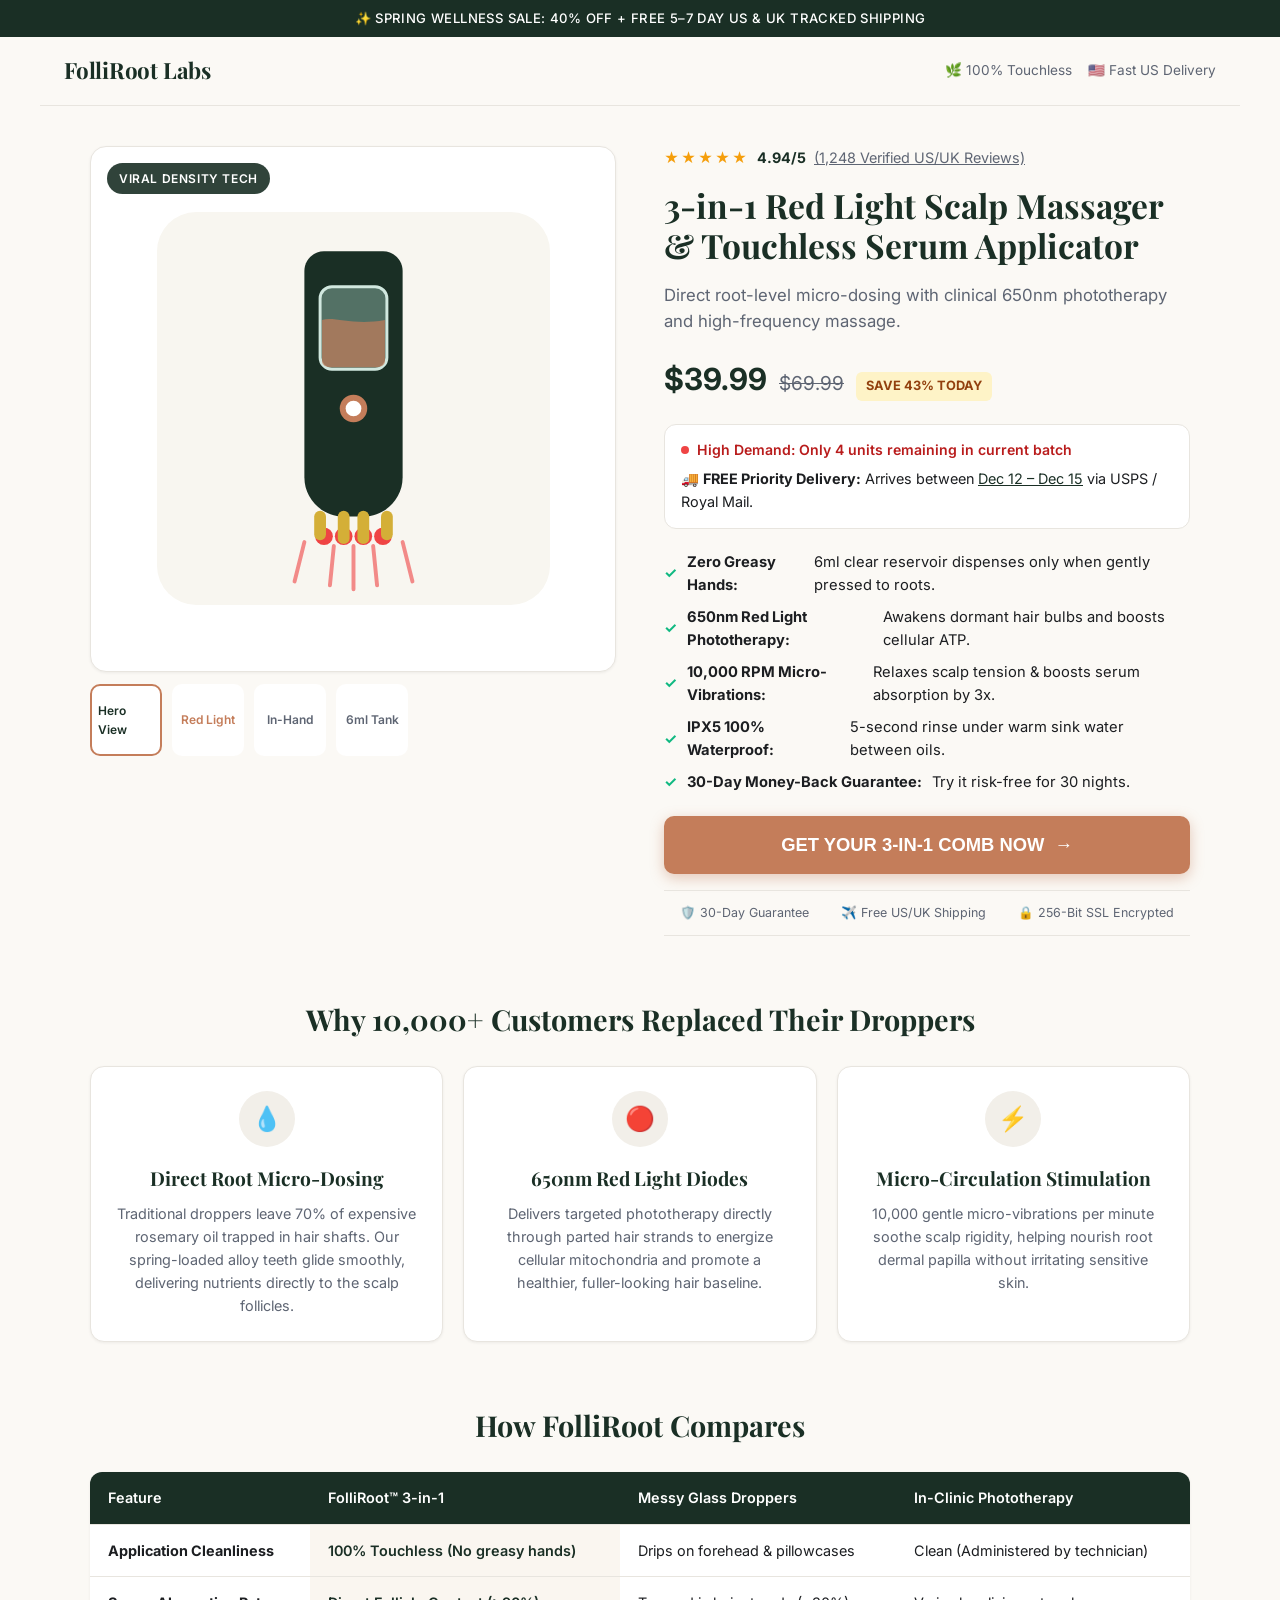
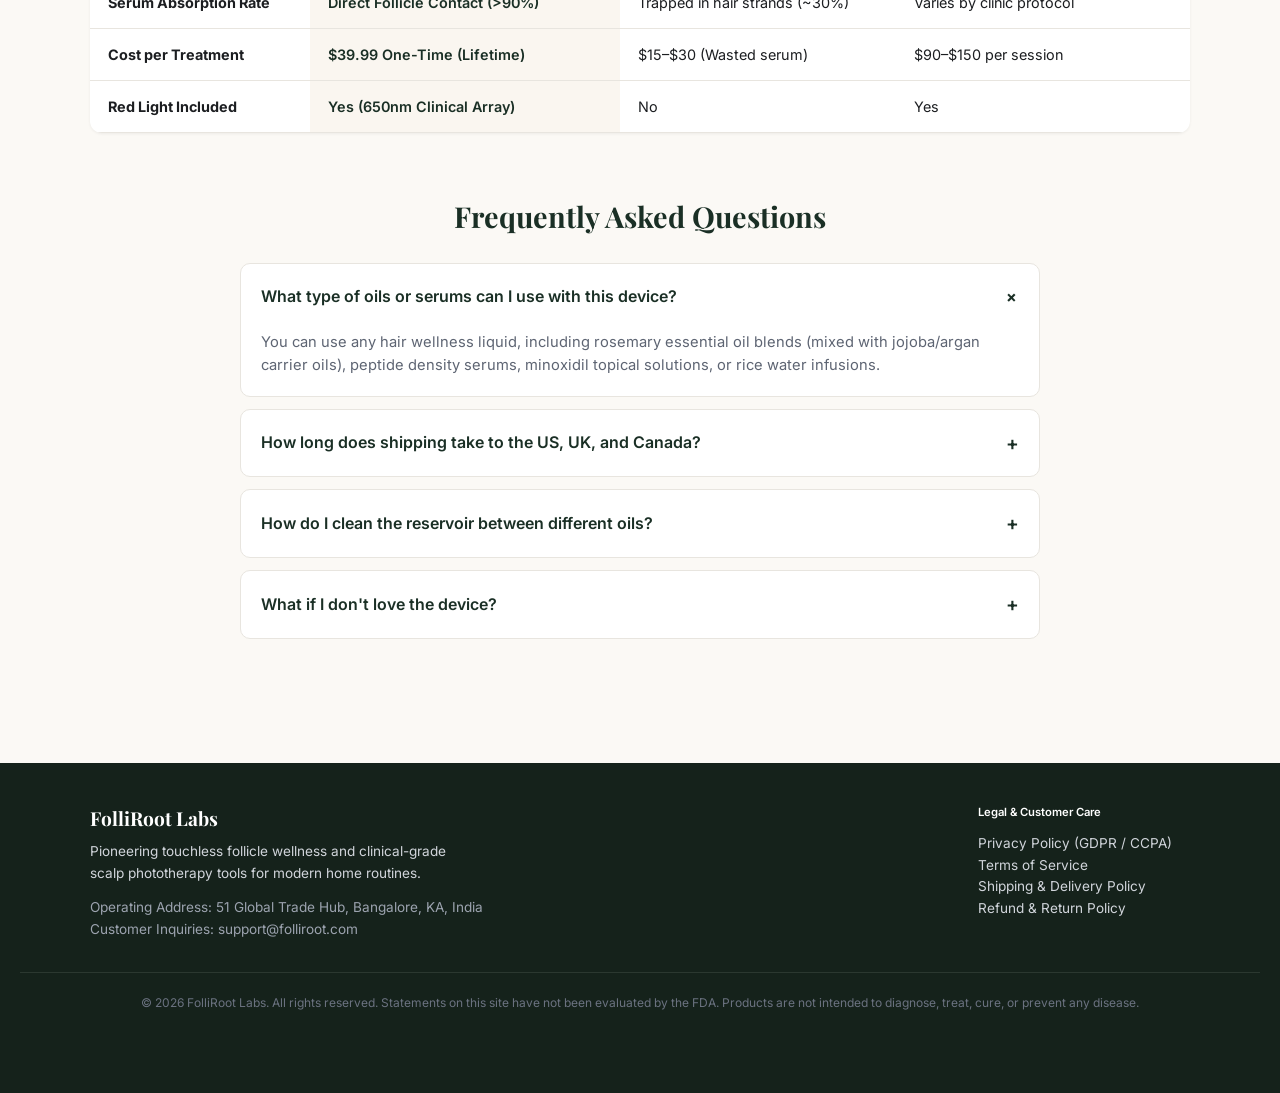
==== storefront/index.html @ 0143ff7c "feat: complete initial FolliRoot dropshipping setup, storefront, legal, and strategies" ====
<!DOCTYPE html>
<html lang="en">
<head>
  <meta charset="UTF-8">
  <meta name="viewport" content="width=device-width, initial-scale=1.0">
  <title>FolliRoot™ 3-in-1 Red Light Scalp & Serum Comb | Touchless Follicle Tech</title>
  <meta name="description" content="Micro-dose rosemary oils and hair density serums directly to your follicles with clinical 650nm red light phototherapy and soothing scalp massage. Zero greasy hands. Free 5-7 day US & UK tracked delivery.">
  
  <!-- Open Graph & Schema for Pinterest Rich Pins -->
  <meta property="og:title" content="FolliRoot™ 3-in-1 Red Light Scalp Massager & Serum Applicator">
  <meta property="og:description" content="Touchless scalp oiling with medical-grade 650nm red light phototherapy. Free US/UK tracked delivery.">
  <meta property="og:type" content="product">
  <meta property="og:url" content="https://folliroot.com">
  <meta property="og:price:amount" content="39.99">
  <meta property="og:price:currency" content="USD">
  <meta property="product:availability" content="in stock">

  <!-- Google Fonts -->
  <link rel="preconnect" href="https://fonts.googleapis.com">
  <link rel="preconnect" href="https://fonts.gstatic.com" crossorigin>
  <link href="https://fonts.googleapis.com/css2?family=Inter:wght@400;500;600;700&family=Playfair+Display:ital,wght@0,600;0,700;1,400&display=swap" rel="stylesheet">
  
  <link rel="stylesheet" href="styles.css">
</head>
<body>

  <!-- Announcement Bar -->
  <div class="announcement-bar">
    ✨ SPRING WELLNESS SALE: 40% OFF + FREE 5–7 DAY US & UK TRACKED SHIPPING
  </div>

  <!-- Header Navigation -->
  <nav class="navbar">
    <a href="#" class="brand-logo">FolliRoot Labs</a>
    <div class="nav-badges">
      <span>🌿 100% Touchless</span>
      <span>🇺🇸 Fast US Delivery</span>
    </div>
  </nav>

  <!-- Product Hero Container -->
  <main class="container">
    <section class="product-hero">
      
      <!-- Left Column: Visual Gallery -->
      <div class="gallery-container">
        <div class="main-image-wrap">
          <span class="product-hero-badge">Viral Density Tech</span>
          <!-- Clean SVG Vector Illustration Representing the 3-in-1 Comb -->
          <svg class="hero-svg-mockup" viewBox="0 0 200 200" fill="none" xmlns="http://www.w3.org/2000/svg">
            <rect width="200" height="200" rx="20" fill="#F8F6F0"/>
            <!-- Ergonomic Comb Handle -->
            <path d="M75 30C75 24.4772 79.4772 20 85 20H115C120.523 20 125 24.4772 125 30V135C125 146.046 116.046 155 105 155H95C83.9543 155 75 146.046 75 135V30Z" fill="#1A2F25"/>
            <!-- 6ml Clear Liquid Tank Chamber -->
            <rect x="83" y="38" width="34" height="42" rx="6" fill="#A7D5C5" fill-opacity="0.4" stroke="#D1E8DF" stroke-width="1.5"/>
            <!-- Serum Micro Liquid Level -->
            <path d="M84 55C90 53 100 58 116 55V76C116 78 114 79 112 79H88C86 79 84 78 84 76V55Z" fill="#C47D5A" fill-opacity="0.7"/>
            <!-- LED Power Button -->
            <circle cx="100" cy="100" r="7" fill="#C47D5A"/>
            <circle cx="100" cy="100" r="4" fill="#FFFFFF"/>
            <!-- Red Light Therapy Beam Emitters -->
            <circle cx="85" cy="165" r="4.5" fill="#EF4444"/>
            <circle cx="95" cy="165" r="4.5" fill="#EF4444"/>
            <circle cx="105" cy="165" r="4.5" fill="#EF4444"/>
            <circle cx="115" cy="165" r="4.5" fill="#EF4444"/>
            <!-- Glow Effect -->
            <path d="M75 168L70 188M90 170L88 190M100 170L100 192M110 170L112 190M125 168L130 188" stroke="#EF4444" stroke-width="2" stroke-linecap="round" stroke-opacity="0.6"/>
            <!-- Roller Ball Teeth -->
            <rect x="80" y="152" width="6" height="15" rx="3" fill="#D4AF37"/>
            <rect x="92" y="152" width="6" height="17" rx="3" fill="#D4AF37"/>
            <rect x="102" y="152" width="6" height="17" rx="3" fill="#D4AF37"/>
            <rect x="114" y="152" width="6" height="15" rx="3" fill="#D4AF37"/>
          </svg>
        </div>

        <div class="thumbnail-row">
          <div class="thumbnail-item active">
            <span style="font-size:0.75rem; font-weight:600; color:var(--primary);">Hero View</span>
          </div>
          <div class="thumbnail-item">
            <span style="font-size:0.75rem; font-weight:600; color:var(--accent);">Red Light</span>
          </div>
          <div class="thumbnail-item">
            <span style="font-size:0.75rem; font-weight:600; color:var(--text-muted);">In-Hand</span>
          </div>
          <div class="thumbnail-item">
            <span style="font-size:0.75rem; font-weight:600; color:var(--text-muted);">6ml Tank</span>
          </div>
        </div>
      </div>

      <!-- Right Column: Product Information & Checkout -->
      <div class="product-details">
        
        <div class="rating-row">
          <span class="stars">★★★★★</span>
          <span style="font-weight: 700; color: var(--primary);">4.94/5</span>
          <span class="reviews-count">(1,248 Verified US/UK Reviews)</span>
        </div>

        <h1 class="product-title">3-in-1 Red Light Scalp Massager & Touchless Serum Applicator</h1>
        <p class="product-subtitle">Direct root-level micro-dosing with clinical 650nm phototherapy and high-frequency massage.</p>

        <div class="pricing-row">
          <span class="current-price">$39.99</span>
          <span class="original-price">$69.99</span>
          <span class="discount-tag">SAVE 43% TODAY</span>
        </div>

        <!-- Dynamic Delivery & Scarcity Card -->
        <div class="delivery-estimate-card">
          <div class="stock-indicator">
            <span class="pulse-dot"></span>
            <span>High Demand: Only 4 units remaining in current batch</span>
          </div>
          <div>
            🚚 <strong>FREE Priority Delivery:</strong> Arrives between <span id="dynamic-delivery-date" style="color: var(--primary); text-decoration: underline;">Oct 28 – Nov 01</span> via USPS / Royal Mail.
          </div>
        </div>

        <!-- Problem / Feature Checkpoints -->
        <ul class="feature-checklist">
          <li><span class="check-icon">✓</span> <strong>Zero Greasy Hands:</strong> 6ml clear reservoir dispenses only when gently pressed to roots.</li>
          <li><span class="check-icon">✓</span> <strong>650nm Red Light Phototherapy:</strong> Awakens dormant hair bulbs and boosts cellular ATP.</li>
          <li><span class="check-icon">✓</span> <strong>10,000 RPM Micro-Vibrations:</strong> Relaxes scalp tension & boosts serum absorption by 3x.</li>
          <li><span class="check-icon">✓</span> <strong>IPX5 100% Waterproof:</strong> 5-second rinse under warm sink water between oils.</li>
          <li><span class="check-icon">✓</span> <strong>30-Day Money-Back Guarantee:</strong> Try it risk-free for 30 nights.</li>
        </ul>

        <!-- Primary Call to Action -->
        <button id="main-cta-btn" class="cta-button trigger-checkout">
          <span>GET YOUR 3-IN-1 COMB NOW</span>
          <span>→</span>
        </button>

        <!-- Trust Badges -->
        <div class="trust-badges-strip">
          <div>🛡️ 30-Day Guarantee</div>
          <div>✈️ Free US/UK Shipping</div>
          <div>🔒 256-Bit SSL Encrypted</div>
        </div>
      </div>
    </section>

    <!-- Why It Works (Feature Showcase Grid) -->
    <section>
      <h2 class="section-heading">Why 10,000+ Customers Replaced Their Droppers</h2>
      <div class="features-grid">
        <div class="feature-card">
          <div class="feature-icon-circle">💧</div>
          <h3>Direct Root Micro-Dosing</h3>
          <p>Traditional droppers leave 70% of expensive rosemary oil trapped in hair shafts. Our spring-loaded alloy teeth glide smoothly, delivering nutrients directly to the scalp follicles.</p>
        </div>
        <div class="feature-card">
          <div class="feature-icon-circle">🔴</div>
          <h3>650nm Red Light Diodes</h3>
          <p>Delivers targeted phototherapy directly through parted hair strands to energize cellular mitochondria and promote a healthier, fuller-looking hair baseline.</p>
        </div>
        <div class="feature-card">
          <div class="feature-icon-circle">⚡</div>
          <h3>Micro-Circulation Stimulation</h3>
          <p>10,000 gentle micro-vibrations per minute soothe scalp rigidity, helping nourish root dermal papilla without irritating sensitive skin.</p>
        </div>
      </div>
    </section>

    <!-- Comparison Table -->
    <section class="comparison-section">
      <h2 class="section-heading">How FolliRoot Compares</h2>
      <table class="comp-table">
        <thead>
          <tr>
            <th>Feature</th>
            <th class="comp-highlight">FolliRoot™ 3-in-1</th>
            <th>Messy Glass Droppers</th>
            <th>In-Clinic Phototherapy</th>
          </tr>
        </thead>
        <tbody>
          <tr>
            <td><strong>Application Cleanliness</strong></td>
            <td class="comp-highlight">100% Touchless (No greasy hands)</td>
            <td>Drips on forehead & pillowcases</td>
            <td>Clean (Administered by technician)</td>
          </tr>
          <tr>
            <td><strong>Serum Absorption Rate</strong></td>
            <td class="comp-highlight">Direct Follicle Contact (>90%)</td>
            <td>Trapped in hair strands (~30%)</td>
            <td>Varies by clinic protocol</td>
          </tr>
          <tr>
            <td><strong>Cost per Treatment</strong></td>
            <td class="comp-highlight">$39.99 One-Time (Lifetime)</td>
            <td>$15–$30 (Wasted serum)</td>
            <td>$90–$150 per session</td>
          </tr>
          <tr>
            <td><strong>Red Light Included</strong></td>
            <td class="comp-highlight">Yes (650nm Clinical Array)</td>
            <td>No</td>
            <td>Yes</td>
          </tr>
        </tbody>
      </table>
    </section>

    <!-- Interactive FAQ Accordion -->
    <section class="faq-section">
      <h2 class="section-heading">Frequently Asked Questions</h2>
      
      <div class="faq-item active">
        <div class="faq-question">
          <span>What type of oils or serums can I use with this device?</span>
          <span class="faq-toggle-icon">+</span>
        </div>
        <div class="faq-answer">
          You can use any hair wellness liquid, including rosemary essential oil blends (mixed with jojoba/argan carrier oils), peptide density serums, minoxidil topical solutions, or rice water infusions.
        </div>
      </div>

      <div class="faq-item">
        <div class="faq-question">
          <span>How long does shipping take to the US, UK, and Canada?</span>
          <span class="faq-toggle-icon">+</span>
        </div>
        <div class="faq-answer">
          Orders are processed and dispatched within 24–48 hours. Typical transit time is 6–10 business days to the United States (USPS priority tracked), 5–8 business days to the UK (Royal Mail tracked), and 7–12 business days to Canada. Full door-to-door tracking is emailed immediately upon dispatch.
        </div>
      </div>

      <div class="faq-item">
        <div class="faq-question">
          <span>How do I clean the reservoir between different oils?</span>
          <span class="faq-toggle-icon">+</span>
        </div>
        <div class="faq-answer">
          The comb is IPX5 water-resistant. Simply open the silicone top seal, fill the chamber with warm tap water, shake gently, and press the roller balls over a sink to flush out any residual oil. Allow to air dry for 5 minutes.
        </div>
      </div>

      <div class="faq-item">
        <div class="faq-question">
          <span>What if I don't love the device?</span>
          <span class="faq-toggle-icon">+</span>
        </div>
        <div class="faq-answer">
          We offer an unconditional 30-Day Money-Back Guarantee. If you're not completely satisfied with your experience, contact our care team at support@folliroot.com for a full return and refund.
        </div>
      </div>
    </section>
  </main>

  <!-- Sticky Bottom Bar for Mobile -->
  <div id="sticky-mobile-bar" class="sticky-mobile-bar" style="display: none;">
    <div>
      <span class="sticky-price">$39.99</span>
      <span style="font-size:0.75rem; color:var(--text-muted); display:block;">Free US/UK Tracked Delivery</span>
    </div>
    <button class="sticky-cta trigger-checkout">GET YOUR COMB →</button>
  </div>

  <!-- Footer with Legal Compliance Pages -->
  <footer class="site-footer">
    <div class="footer-content">
      <div>
        <h4 style="font-family: var(--font-serif); font-size: 1.2rem; color: #FFFFFF; margin-bottom: 8px;">FolliRoot Labs</h4>
        <p style="max-width: 380px;">Pioneering touchless follicle wellness and clinical-grade scalp phototherapy tools for modern home routines.</p>
        <p style="margin-top: 12px; color: #9CA3AF;">Operating Address: 51 Global Trade Hub, Bangalore, KA, India</p>
        <p style="color: #9CA3AF;">Customer Inquiries: support@folliroot.com</p>
      </div>
      <div class="footer-links">
        <h5 style="color: #FFFFFF; margin-bottom: 12px; font-weight: 600;">Legal & Customer Care</h5>
        <p><a href="legal/privacy-policy.html" target="_blank">Privacy Policy (GDPR / CCPA)</a></p>
        <p><a href="legal/terms-of-service.html" target="_blank">Terms of Service</a></p>
        <p><a href="legal/shipping-policy.html" target="_blank">Shipping & Delivery Policy</a></p>
        <p><a href="legal/refund-policy.html" target="_blank">Refund & Return Policy</a></p>
      </div>
    </div>
    <div style="text-align: center; margin-top: 32px; border-top: 1px solid #2B3830; padding-top: 20px; color: #6B7280; font-size: 0.75rem;">
      © 2026 FolliRoot Labs. All rights reserved. Statements on this site have not been evaluated by the FDA. Products are not intended to diagnose, treat, cure, or prevent any disease.
    </div>
  </footer>

  <script src="app.js"></script>
</body>
</html>
---- storefront/styles.css ----
/* FolliRoot Labs - Western DTC Single Product Storefront CSS */
:root {
  --primary: #1A2F25;
  --primary-light: #264335;
  --secondary: #FBF9F5;
  --accent: #C47D5A;
  --accent-hover: #b06a48;
  --text-main: #1C1E21;
  --text-muted: #5E6573;
  --border-light: #E8E5DF;
  --star: #F59E0B;
  --success: #10B981;
  --font-serif: 'Playfair Display', Georgia, serif;
  --font-sans: 'Inter', -apple-system, BlinkMacSystemFont, 'Segoe UI', Roboto, sans-serif;
  --shadow-sm: 0 1px 3px rgba(0,0,0,0.06);
  --shadow-md: 0 4px 12px rgba(0,0,0,0.08);
  --shadow-lg: 0 10px 25px rgba(0,0,0,0.12);
}

* {
  box-sizing: border-box;
  margin: 0;
  padding: 0;
}

body {
  font-family: var(--font-sans);
  color: var(--text-main);
  background-color: var(--secondary);
  line-height: 1.6;
  -webkit-font-smoothing: antialiased;
}

/* Announcement Bar */
.announcement-bar {
  background-color: var(--primary);
  color: #FFFFFF;
  text-align: center;
  font-size: 0.82rem;
  padding: 8px 16px;
  font-weight: 500;
  letter-spacing: 0.03em;
}

/* Navigation */
.navbar {
  display: flex;
  justify-content: space-between;
  align-items: center;
  padding: 16px 24px;
  max-width: 1200px;
  margin: 0 auto;
  border-bottom: 1px solid var(--border-light);
}

.brand-logo {
  font-family: var(--font-serif);
  font-size: 1.4rem;
  font-weight: 700;
  color: var(--primary);
  text-decoration: none;
  letter-spacing: -0.01em;
}

.nav-badges {
  display: flex;
  gap: 16px;
  font-size: 0.85rem;
  color: var(--text-muted);
}

/* Main Container */
.container {
  max-width: 1140px;
  margin: 0 auto;
  padding: 24px 20px;
}

/* Product Hero Section */
.product-hero {
  display: grid;
  grid-template-columns: 1fr;
  gap: 32px;
  margin-top: 16px;
}

@media (min-width: 768px) {
  .product-hero {
    grid-template-columns: 1fr 1fr;
    gap: 48px;
    align-items: start;
  }
}

/* Visual Gallery */
.gallery-container {
  display: flex;
  flex-direction: column;
  gap: 12px;
}

.main-image-wrap {
  width: 100%;
  aspect-ratio: 1 / 1;
  background-color: #FFFFFF;
  border-radius: 16px;
  border: 1px solid var(--border-light);
  overflow: hidden;
  position: relative;
  display: flex;
  align-items: center;
  justify-content: center;
  box-shadow: var(--shadow-sm);
}

.product-hero-badge {
  position: absolute;
  top: 16px;
  left: 16px;
  background: rgba(26, 47, 37, 0.9);
  color: #FFFFFF;
  font-size: 0.75rem;
  font-weight: 600;
  padding: 6px 12px;
  border-radius: 20px;
  backdrop-filter: blur(4px);
  text-transform: uppercase;
  letter-spacing: 0.05em;
}

.hero-svg-mockup {
  width: 75%;
  height: 75%;
  object-fit: contain;
}

.thumbnail-row {
  display: flex;
  gap: 10px;
}

.thumbnail-item {
  width: 72px;
  height: 72px;
  border-radius: 10px;
  background: #FFFFFF;
  border: 2px solid transparent;
  cursor: pointer;
  display: flex;
  align-items: center;
  justify-content: center;
  padding: 6px;
  transition: all 0.2s ease;
}

.thumbnail-item.active {
  border-color: var(--accent);
}

/* Product Info Column */
.product-details {
  display: flex;
  flex-direction: column;
  gap: 16px;
}

.rating-row {
  display: flex;
  align-items: center;
  gap: 8px;
  font-size: 0.9rem;
}

.stars {
  color: var(--star);
  letter-spacing: 2px;
}

.reviews-count {
  color: var(--text-muted);
  text-decoration: underline;
  cursor: pointer;
}

.product-title {
  font-family: var(--font-serif);
  font-size: 2.1rem;
  line-height: 1.2;
  color: var(--primary);
  font-weight: 700;
}

.product-subtitle {
  color: var(--text-muted);
  font-size: 1.05rem;
}

.pricing-row {
  display: flex;
  align-items: baseline;
  gap: 12px;
  margin: 4px 0;
}

.current-price {
  font-size: 1.9rem;
  font-weight: 700;
  color: var(--primary);
}

.original-price {
  font-size: 1.2rem;
  color: var(--text-muted);
  text-decoration: line-through;
}

.discount-tag {
  background-color: #FEF3C7;
  color: #92400E;
  font-size: 0.8rem;
  font-weight: 700;
  padding: 4px 10px;
  border-radius: 6px;
}

/* Shipping & Stock Urgency */
.delivery-estimate-card {
  background: #FFFFFF;
  border: 1px solid var(--border-light);
  border-radius: 12px;
  padding: 14px 16px;
  display: flex;
  flex-direction: column;
  gap: 6px;
  font-size: 0.9rem;
}

.stock-indicator {
  display: flex;
  align-items: center;
  gap: 8px;
  font-weight: 600;
  color: #B91C1C;
  font-size: 0.88rem;
}

.pulse-dot {
  width: 8px;
  height: 8px;
  background-color: #EF4444;
  border-radius: 50%;
  animation: pulse 1.5s infinite;
}

@keyframes pulse {
  0% { transform: scale(0.9); opacity: 0.8; }
  50% { transform: scale(1.3); opacity: 1; }
  100% { transform: scale(0.9); opacity: 0.8; }
}

/* Feature Checkpoints */
.feature-checklist {
  list-style: none;
  display: flex;
  flex-direction: column;
  gap: 8px;
  margin: 6px 0;
}

.feature-checklist li {
  display: flex;
  align-items: center;
  gap: 10px;
  font-size: 0.92rem;
  color: var(--text-main);
}

.check-icon {
  color: var(--success);
  font-weight: bold;
}

/* Action Button */
.cta-button {
  background-color: var(--accent);
  color: #FFFFFF;
  border: none;
  border-radius: 10px;
  padding: 18px 24px;
  font-size: 1.15rem;
  font-weight: 700;
  cursor: pointer;
  width: 100%;
  transition: all 0.2s ease;
  box-shadow: 0 4px 14px rgba(196, 125, 90, 0.4);
  display: flex;
  justify-content: center;
  align-items: center;
  gap: 10px;
}

.cta-button:hover {
  background-color: var(--accent-hover);
  transform: translateY(-2px);
}

.trust-badges-strip {
  display: flex;
  justify-content: space-around;
  padding: 12px 0;
  border-top: 1px solid var(--border-light);
  border-bottom: 1px solid var(--border-light);
  font-size: 0.78rem;
  color: var(--text-muted);
  text-align: center;
}

/* Feature Showcase Grid */
.section-heading {
  font-family: var(--font-serif);
  font-size: 1.8rem;
  text-align: center;
  color: var(--primary);
  margin: 60px 0 24px;
}

.features-grid {
  display: grid;
  grid-template-columns: 1fr;
  gap: 20px;
}

@media (min-width: 768px) {
  .features-grid {
    grid-template-columns: repeat(3, 1fr);
  }
}

.feature-card {
  background: #FFFFFF;
  padding: 24px;
  border-radius: 14px;
  border: 1px solid var(--border-light);
  text-align: center;
  box-shadow: var(--shadow-sm);
}

.feature-icon-circle {
  width: 56px;
  height: 56px;
  background-color: #F2EFE9;
  border-radius: 50%;
  margin: 0 auto 16px;
  display: flex;
  align-items: center;
  justify-content: center;
  font-size: 1.5rem;
}

.feature-card h3 {
  font-family: var(--font-serif);
  margin-bottom: 8px;
  font-size: 1.2rem;
  color: var(--primary);
}

.feature-card p {
  font-size: 0.9rem;
  color: var(--text-muted);
}

/* Comparison Table */
.comparison-section {
  margin: 50px 0;
}

.comp-table {
  width: 100%;
  border-collapse: collapse;
  background: #FFFFFF;
  border-radius: 12px;
  overflow: hidden;
  box-shadow: var(--shadow-sm);
}

.comp-table th, .comp-table td {
  padding: 14px 18px;
  text-align: left;
  border-bottom: 1px solid var(--border-light);
  font-size: 0.9rem;
}

.comp-table th {
  background-color: var(--primary);
  color: #FFFFFF;
  font-weight: 600;
}

.comp-highlight {
  background-color: #FAF6F0;
  font-weight: 600;
  color: var(--primary);
}

/* FAQ Accordion */
.faq-section {
  max-width: 800px;
  margin: 40px auto;
}

.faq-item {
  background: #FFFFFF;
  border: 1px solid var(--border-light);
  border-radius: 10px;
  margin-bottom: 12px;
  overflow: hidden;
}

.faq-question {
  padding: 18px 20px;
  font-weight: 600;
  cursor: pointer;
  display: flex;
  justify-content: space-between;
  align-items: center;
  color: var(--primary);
  user-select: none;
}

.faq-toggle-icon {
  font-size: 1.2rem;
  transition: transform 0.2s;
}

.faq-answer {
  padding: 0 20px 18px;
  font-size: 0.92rem;
  color: var(--text-muted);
  display: none;
}

.faq-item.active .faq-answer {
  display: block;
}

.faq-item.active .faq-toggle-icon {
  transform: rotate(45deg);
}

/* Footer & Legal */
.site-footer {
  background-color: #15221B;
  color: #D1D5DB;
  padding: 40px 20px 80px;
  margin-top: 60px;
  font-size: 0.85rem;
}

.footer-content {
  max-width: 1100px;
  margin: 0 auto;
  display: flex;
  flex-direction: column;
  gap: 24px;
}

@media (min-width: 768px) {
  .footer-content {
    flex-direction: row;
    justify-content: space-between;
  }
}

.footer-links a {
  color: #D1D5DB;
  text-decoration: none;
  margin-right: 18px;
  transition: color 0.2s;
}

.footer-links a:hover {
  color: #FFFFFF;
  text-decoration: underline;
}

/* Sticky Bottom Mobile Bar */
.sticky-mobile-bar {
  position: fixed;
  bottom: 0;
  left: 0;
  right: 0;
  background: #FFFFFF;
  padding: 12px 18px;
  box-shadow: 0 -4px 16px rgba(0,0,0,0.1);
  display: flex;
  align-items: center;
  justify-content: space-between;
  z-index: 100;
}

@media (min-width: 768px) {
  .sticky-mobile-bar {
    display: none;
  }
}

.sticky-price {
  font-size: 1.3rem;
  font-weight: 700;
  color: var(--primary);
}

.sticky-cta {
  background-color: var(--accent);
  color: #FFFFFF;
  border: none;
  padding: 12px 24px;
  border-radius: 8px;
  font-weight: 700;
  font-size: 1rem;
  cursor: pointer;
}
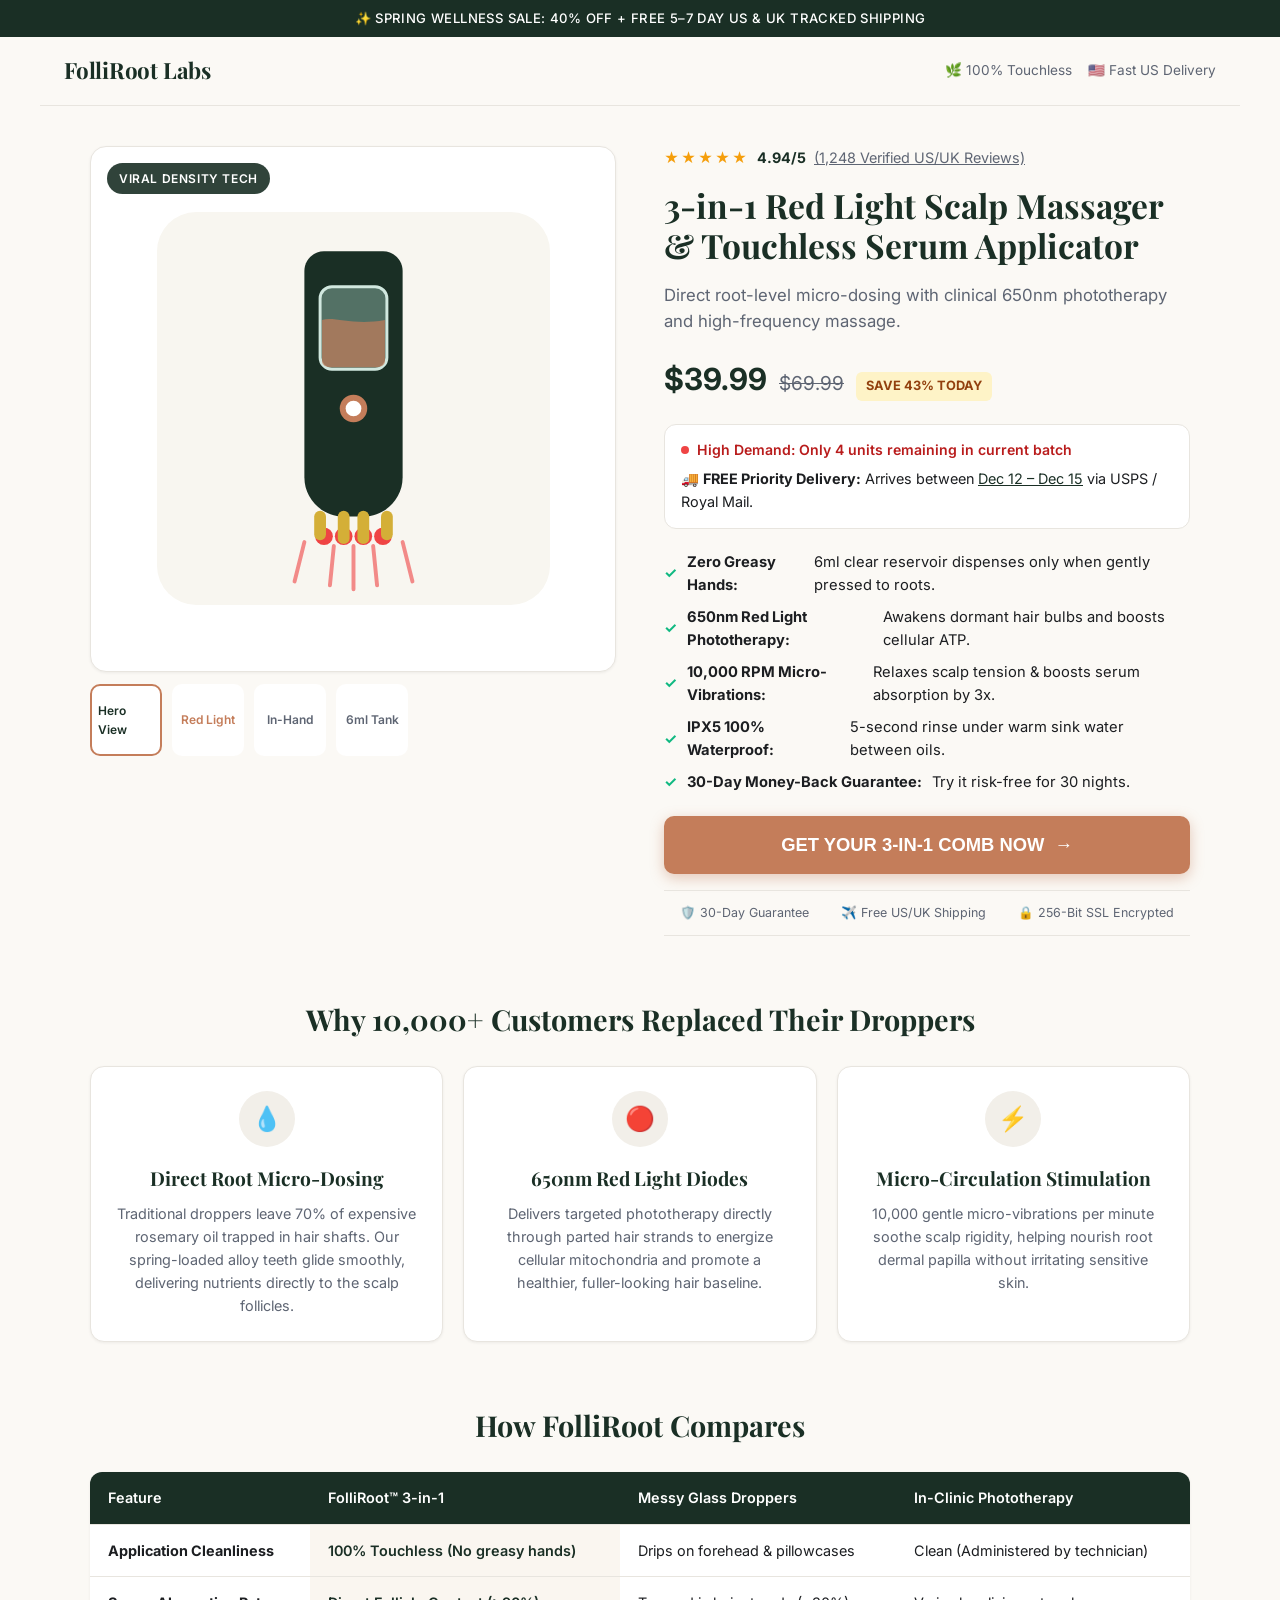
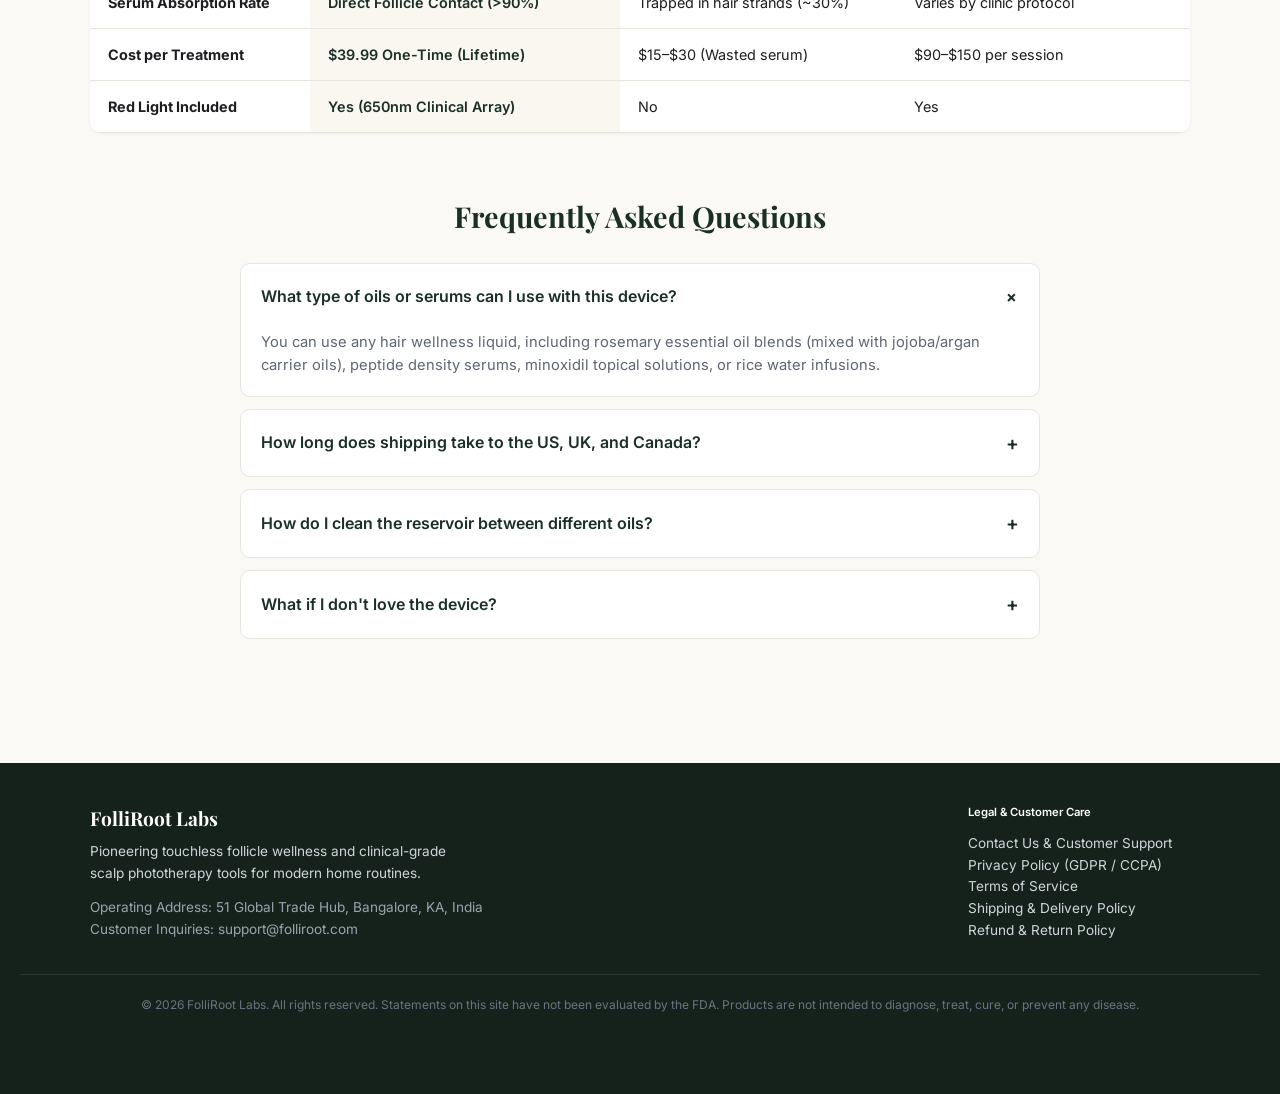
==== commit 59bbccb4: "feat(storefront): add contact-us legal link to footer for gateway compliance" ====
--- a/storefront/index.html
+++ b/storefront/index.html
@@ -271,6 +271,7 @@
       </div>
       <div class="footer-links">
         <h5 style="color: #FFFFFF; margin-bottom: 12px; font-weight: 600;">Legal & Customer Care</h5>
+        <p><a href="legal/contact-us.html" target="_blank">Contact Us & Customer Support</a></p>
         <p><a href="legal/privacy-policy.html" target="_blank">Privacy Policy (GDPR / CCPA)</a></p>
         <p><a href="legal/terms-of-service.html" target="_blank">Terms of Service</a></p>
         <p><a href="legal/shipping-policy.html" target="_blank">Shipping & Delivery Policy</a></p>
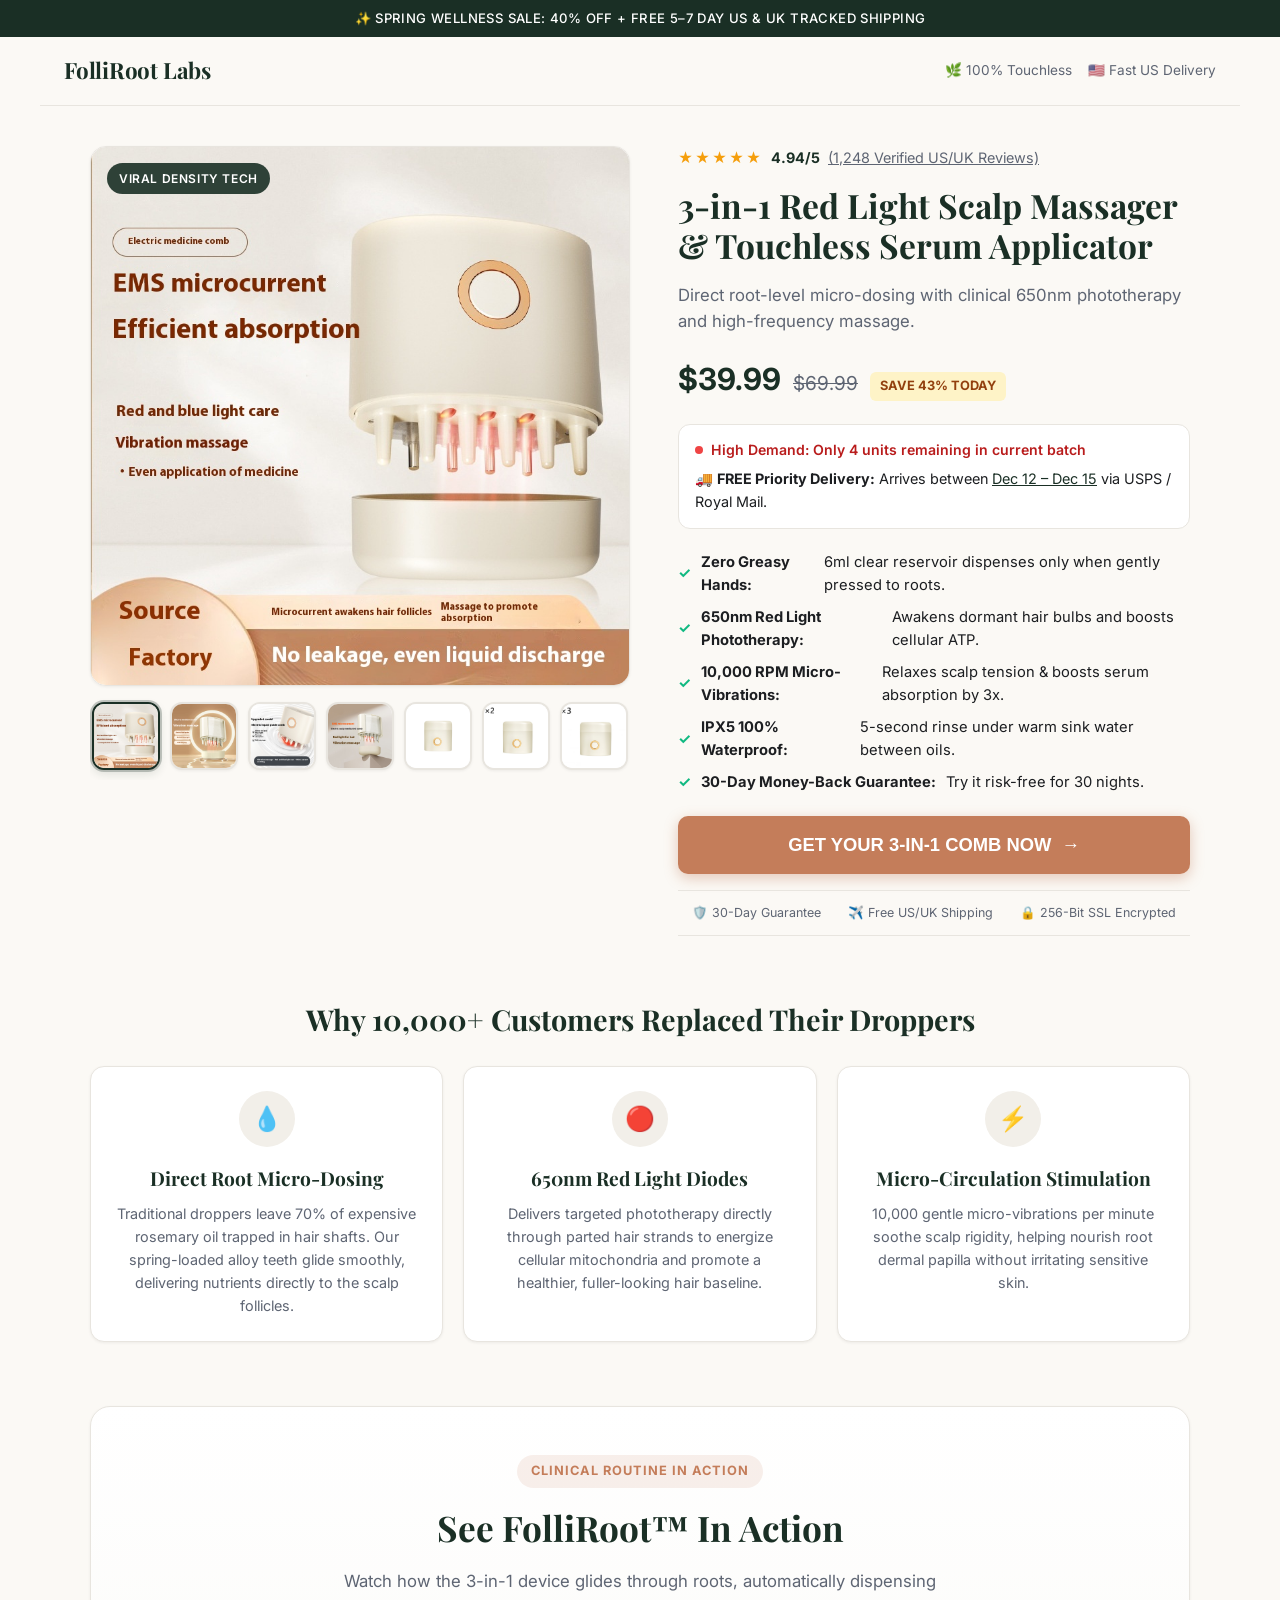
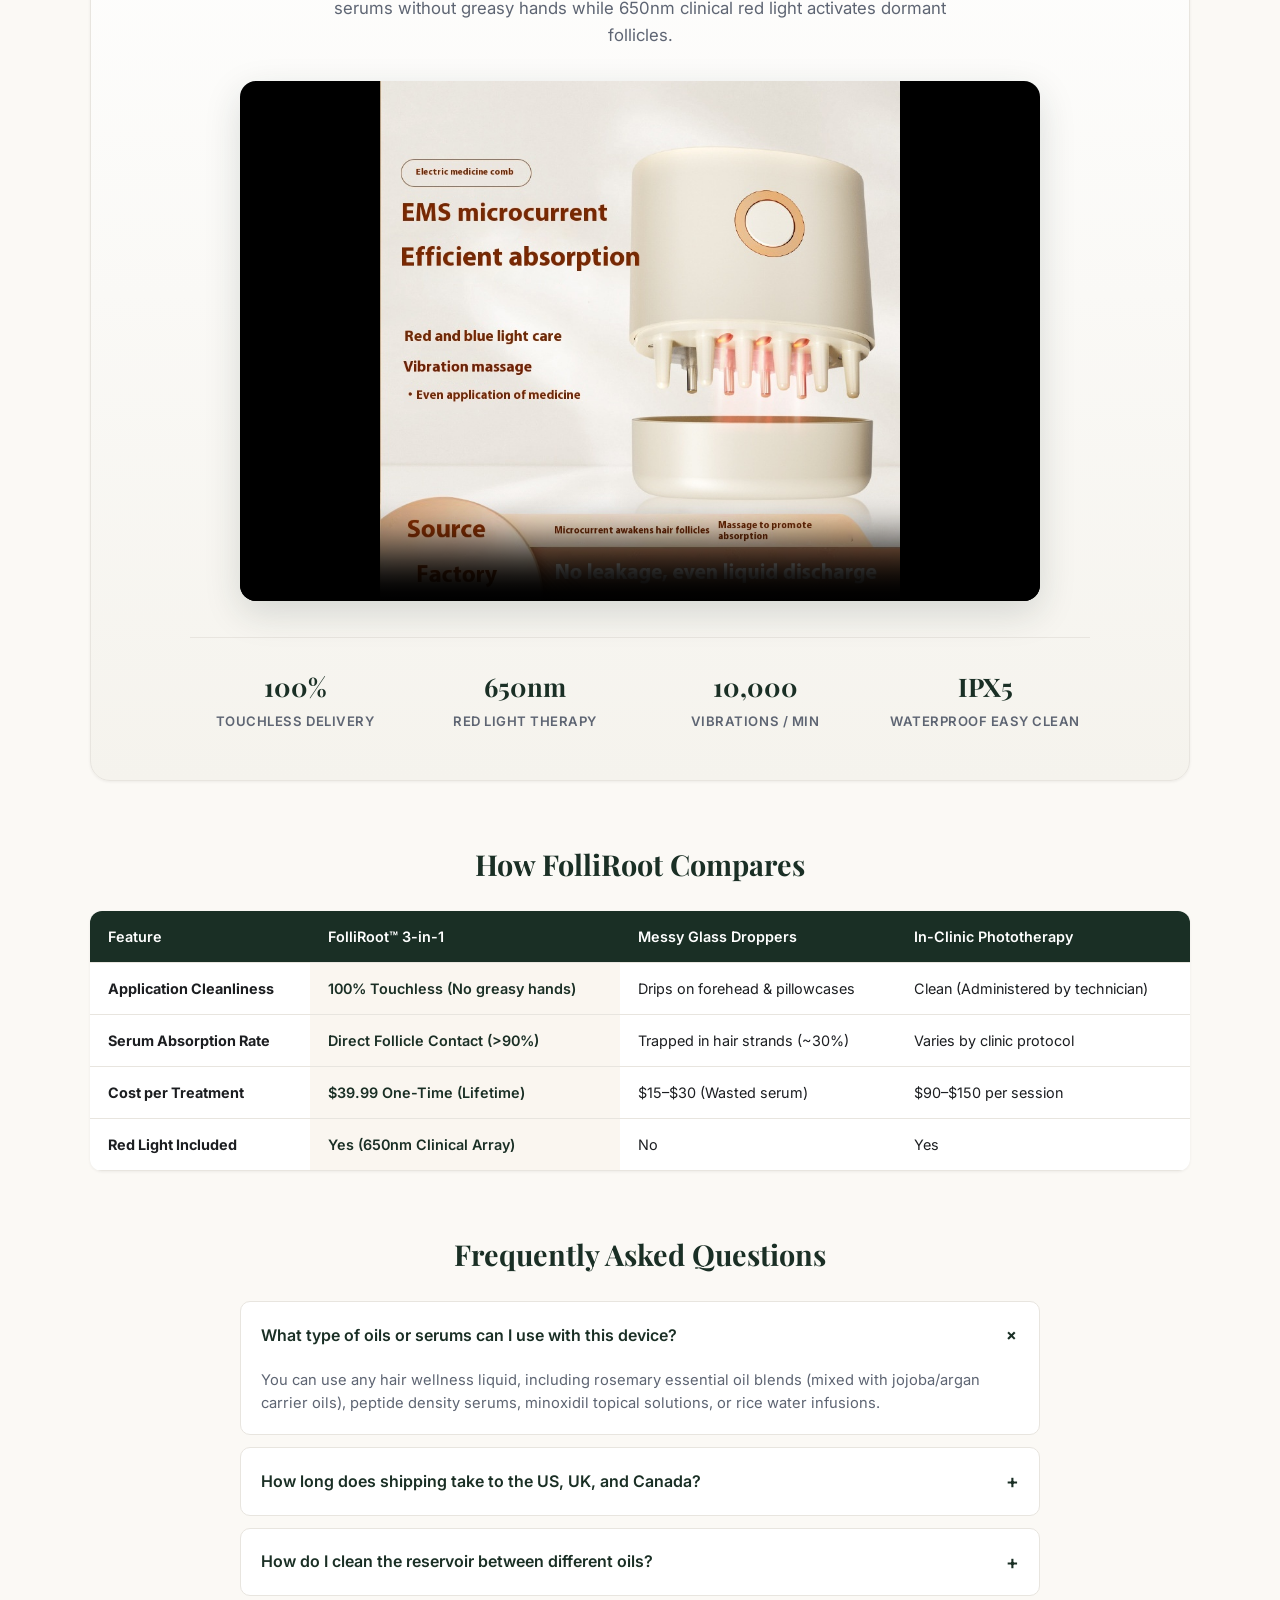
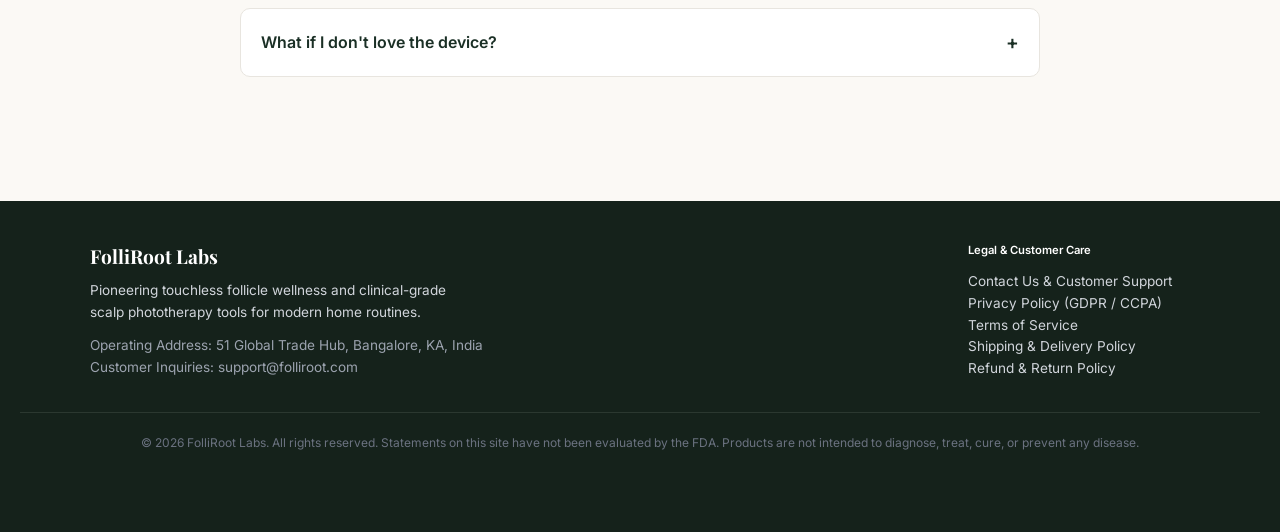
==== commit c154d621: "feat(storefront): integrate 7 real CJ product images and 1080p video demo" ====
--- a/storefront/index.html
+++ b/storefront/index.html
@@ -11,9 +11,12 @@
   <meta property="og:description" content="Touchless scalp oiling with medical-grade 650nm red light phototherapy. Free US/UK tracked delivery.">
   <meta property="og:type" content="product">
   <meta property="og:url" content="https://folliroot.com">
+  <meta property="og:image" content="assets/images/product-1.jpg">
   <meta property="og:price:amount" content="39.99">
   <meta property="og:price:currency" content="USD">
   <meta property="product:availability" content="in stock">
+  <meta name="twitter:card" content="summary_large_image">
+  <meta name="twitter:image" content="assets/images/product-1.jpg">
 
   <!-- Google Fonts -->
   <link rel="preconnect" href="https://fonts.googleapis.com">
@@ -46,45 +49,30 @@
       <div class="gallery-container">
         <div class="main-image-wrap">
           <span class="product-hero-badge">Viral Density Tech</span>
-          <!-- Clean SVG Vector Illustration Representing the 3-in-1 Comb -->
-          <svg class="hero-svg-mockup" viewBox="0 0 200 200" fill="none" xmlns="http://www.w3.org/2000/svg">
-            <rect width="200" height="200" rx="20" fill="#F8F6F0"/>
-            <!-- Ergonomic Comb Handle -->
-            <path d="M75 30C75 24.4772 79.4772 20 85 20H115C120.523 20 125 24.4772 125 30V135C125 146.046 116.046 155 105 155H95C83.9543 155 75 146.046 75 135V30Z" fill="#1A2F25"/>
-            <!-- 6ml Clear Liquid Tank Chamber -->
-            <rect x="83" y="38" width="34" height="42" rx="6" fill="#A7D5C5" fill-opacity="0.4" stroke="#D1E8DF" stroke-width="1.5"/>
-            <!-- Serum Micro Liquid Level -->
-            <path d="M84 55C90 53 100 58 116 55V76C116 78 114 79 112 79H88C86 79 84 78 84 76V55Z" fill="#C47D5A" fill-opacity="0.7"/>
-            <!-- LED Power Button -->
-            <circle cx="100" cy="100" r="7" fill="#C47D5A"/>
-            <circle cx="100" cy="100" r="4" fill="#FFFFFF"/>
-            <!-- Red Light Therapy Beam Emitters -->
-            <circle cx="85" cy="165" r="4.5" fill="#EF4444"/>
-            <circle cx="95" cy="165" r="4.5" fill="#EF4444"/>
-            <circle cx="105" cy="165" r="4.5" fill="#EF4444"/>
-            <circle cx="115" cy="165" r="4.5" fill="#EF4444"/>
-            <!-- Glow Effect -->
-            <path d="M75 168L70 188M90 170L88 190M100 170L100 192M110 170L112 190M125 168L130 188" stroke="#EF4444" stroke-width="2" stroke-linecap="round" stroke-opacity="0.6"/>
-            <!-- Roller Ball Teeth -->
-            <rect x="80" y="152" width="6" height="15" rx="3" fill="#D4AF37"/>
-            <rect x="92" y="152" width="6" height="17" rx="3" fill="#D4AF37"/>
-            <rect x="102" y="152" width="6" height="17" rx="3" fill="#D4AF37"/>
-            <rect x="114" y="152" width="6" height="15" rx="3" fill="#D4AF37"/>
-          </svg>
+          <img id="main-product-img" src="assets/images/product-1.jpg" alt="FolliRoot™ 3-in-1 Red Light Scalp Massager & Touchless Serum Applicator Comb" class="main-product-img" />
         </div>
 
         <div class="thumbnail-row">
-          <div class="thumbnail-item active">
-            <span style="font-size:0.75rem; font-weight:600; color:var(--primary);">Hero View</span>
-          </div>
-          <div class="thumbnail-item">
-            <span style="font-size:0.75rem; font-weight:600; color:var(--accent);">Red Light</span>
-          </div>
-          <div class="thumbnail-item">
-            <span style="font-size:0.75rem; font-weight:600; color:var(--text-muted);">In-Hand</span>
-          </div>
-          <div class="thumbnail-item">
-            <span style="font-size:0.75rem; font-weight:600; color:var(--text-muted);">6ml Tank</span>
+          <div class="thumbnail-item active" data-img="assets/images/product-1.jpg" title="Hero Overview">
+            <img src="assets/images/product-1.jpg" alt="Hero Overview">
+          </div>
+          <div class="thumbnail-item" data-img="assets/images/product-2.jpg" title="Red Light Phototherapy">
+            <img src="assets/images/product-2.jpg" alt="Red Light Phototherapy">
+          </div>
+          <div class="thumbnail-item" data-img="assets/images/product-3.jpg" title="Touchless In-Hand Scalp Application">
+            <img src="assets/images/product-3.jpg" alt="Touchless Scalp Application">
+          </div>
+          <div class="thumbnail-item" data-img="assets/images/product-4.jpg" title="Roll-Out Dispenser & Teeth">
+            <img src="assets/images/product-4.jpg" alt="Roll-Out Dispenser">
+          </div>
+          <div class="thumbnail-item" data-img="assets/images/product-5.jpg" title="Ergonomic Grip & Reservoir">
+            <img src="assets/images/product-5.jpg" alt="Ergonomic Design">
+          </div>
+          <div class="thumbnail-item" data-img="assets/images/product-6.jpg" title="Product Architecture">
+            <img src="assets/images/product-6.jpg" alt="Product Architecture">
+          </div>
+          <div class="thumbnail-item" data-img="assets/images/product-7.jpg" title="Clinical Performance Specs">
+            <img src="assets/images/product-7.jpg" alt="Performance Specs">
           </div>
         </div>
       </div>
@@ -164,6 +152,41 @@
       </div>
     </section>
 
+    <!-- Real Product Demonstration Video Section -->
+    <section class="video-showcase-section">
+      <div class="video-container">
+        <div class="video-header">
+          <span class="video-pill">Clinical Routine In Action</span>
+          <h2 class="video-title">See FolliRoot™ In Action</h2>
+          <p class="video-subtitle">Watch how the 3-in-1 device glides through roots, automatically dispensing serums without greasy hands while 650nm clinical red light activates dormant follicles.</p>
+        </div>
+        <div class="video-wrapper">
+          <video id="product-demo-video" controls autoplay loop muted playsinline poster="assets/images/product-1.jpg">
+            <source src="assets/videos/product-demo.mp4" type="video/mp4">
+            Your browser does not support HTML5 video.
+          </video>
+        </div>
+        <div class="video-highlights">
+          <div class="video-stat">
+            <span class="video-stat-num">100%</span>
+            <span class="video-stat-label">Touchless Delivery</span>
+          </div>
+          <div class="video-stat">
+            <span class="video-stat-num">650nm</span>
+            <span class="video-stat-label">Red Light Therapy</span>
+          </div>
+          <div class="video-stat">
+            <span class="video-stat-num">10,000</span>
+            <span class="video-stat-label">Vibrations / Min</span>
+          </div>
+          <div class="video-stat">
+            <span class="video-stat-num">IPX5</span>
+            <span class="video-stat-label">Waterproof Easy Clean</span>
+          </div>
+        </div>
+      </div>
+    </section>
+
     <!-- Comparison Table -->
     <section class="comparison-section">
       <h2 class="section-heading">How FolliRoot Compares</h2>
--- a/storefront/styles.css
+++ b/storefront/styles.css
@@ -128,33 +128,68 @@
   letter-spacing: 0.05em;
 }
 
-.hero-svg-mockup {
-  width: 75%;
-  height: 75%;
+.main-product-img {
+  width: 100%;
+  height: 100%;
   object-fit: contain;
+  transition: opacity 0.25s ease, transform 0.3s ease;
+  display: block;
+  background-color: #FAFAFA;
+}
+
+.main-image-wrap:hover .main-product-img {
+  transform: scale(1.02);
 }
 
 .thumbnail-row {
   display: flex;
   gap: 10px;
+  overflow-x: auto;
+  padding: 4px 2px 10px;
+  scrollbar-width: thin;
+}
+
+.thumbnail-row::-webkit-scrollbar {
+  height: 6px;
+}
+
+.thumbnail-row::-webkit-scrollbar-thumb {
+  background: var(--border-light);
+  border-radius: 4px;
 }
 
 .thumbnail-item {
-  width: 72px;
-  height: 72px;
-  border-radius: 10px;
+  flex: 0 0 68px;
+  width: 68px;
+  height: 68px;
+  border-radius: 12px;
   background: #FFFFFF;
-  border: 2px solid transparent;
+  border: 2px solid var(--border-light);
   cursor: pointer;
+  overflow: hidden;
+  padding: 0;
   display: flex;
   align-items: center;
   justify-content: center;
-  padding: 6px;
-  transition: all 0.2s ease;
+  transition: all 0.2s cubic-bezier(0.16, 1, 0.3, 1);
+  box-shadow: var(--shadow-sm);
+}
+
+.thumbnail-item img {
+  width: 100%;
+  height: 100%;
+  object-fit: cover;
+  display: block;
+}
+
+.thumbnail-item:hover {
+  border-color: var(--accent);
+  transform: translateY(-2px);
 }
 
 .thumbnail-item.active {
-  border-color: var(--accent);
+  border-color: var(--primary);
+  box-shadow: 0 0 0 2px rgba(26, 47, 37, 0.25), 0 4px 10px rgba(26, 47, 37, 0.12);
 }
 
 /* Product Info Column */
@@ -520,3 +555,103 @@
   font-size: 1rem;
   cursor: pointer;
 }
+
+/* Video Showcase Section */
+.video-showcase-section {
+  margin: 64px 0 48px;
+  background: linear-gradient(180deg, #FFFFFF 0%, #F5F3ED 100%);
+  border: 1px solid var(--border-light);
+  border-radius: 20px;
+  padding: 48px 24px;
+  box-shadow: var(--shadow-sm);
+}
+
+.video-container {
+  max-width: 900px;
+  margin: 0 auto;
+  text-align: center;
+}
+
+.video-pill {
+  display: inline-block;
+  background: rgba(196, 125, 90, 0.12);
+  color: var(--accent);
+  font-size: 0.8rem;
+  font-weight: 700;
+  text-transform: uppercase;
+  letter-spacing: 0.08em;
+  padding: 6px 14px;
+  border-radius: 20px;
+  margin-bottom: 12px;
+}
+
+.video-title {
+  font-family: var(--font-serif);
+  font-size: 2.2rem;
+  color: var(--primary);
+  margin-bottom: 12px;
+}
+
+.video-subtitle {
+  color: var(--text-muted);
+  font-size: 1.05rem;
+  max-width: 650px;
+  margin: 0 auto 32px;
+  line-height: 1.6;
+}
+
+.video-wrapper {
+  position: relative;
+  width: 100%;
+  max-width: 800px;
+  margin: 0 auto;
+  border-radius: 16px;
+  overflow: hidden;
+  box-shadow: 0 12px 36px rgba(26, 47, 37, 0.15);
+  background: #000000;
+}
+
+.video-wrapper video {
+  width: 100%;
+  height: auto;
+  max-height: 520px;
+  object-fit: contain;
+  display: block;
+}
+
+.video-highlights {
+  display: grid;
+  grid-template-columns: repeat(2, 1fr);
+  gap: 20px;
+  margin-top: 36px;
+  padding-top: 28px;
+  border-top: 1px solid var(--border-light);
+}
+
+@media (min-width: 768px) {
+  .video-highlights {
+    grid-template-columns: repeat(4, 1fr);
+  }
+}
+
+.video-stat {
+  display: flex;
+  flex-direction: column;
+  align-items: center;
+  gap: 4px;
+}
+
+.video-stat-num {
+  font-family: var(--font-serif);
+  font-size: 1.6rem;
+  font-weight: 700;
+  color: var(--primary);
+}
+
+.video-stat-label {
+  font-size: 0.82rem;
+  color: var(--text-muted);
+  text-transform: uppercase;
+  letter-spacing: 0.04em;
+  font-weight: 600;
+}
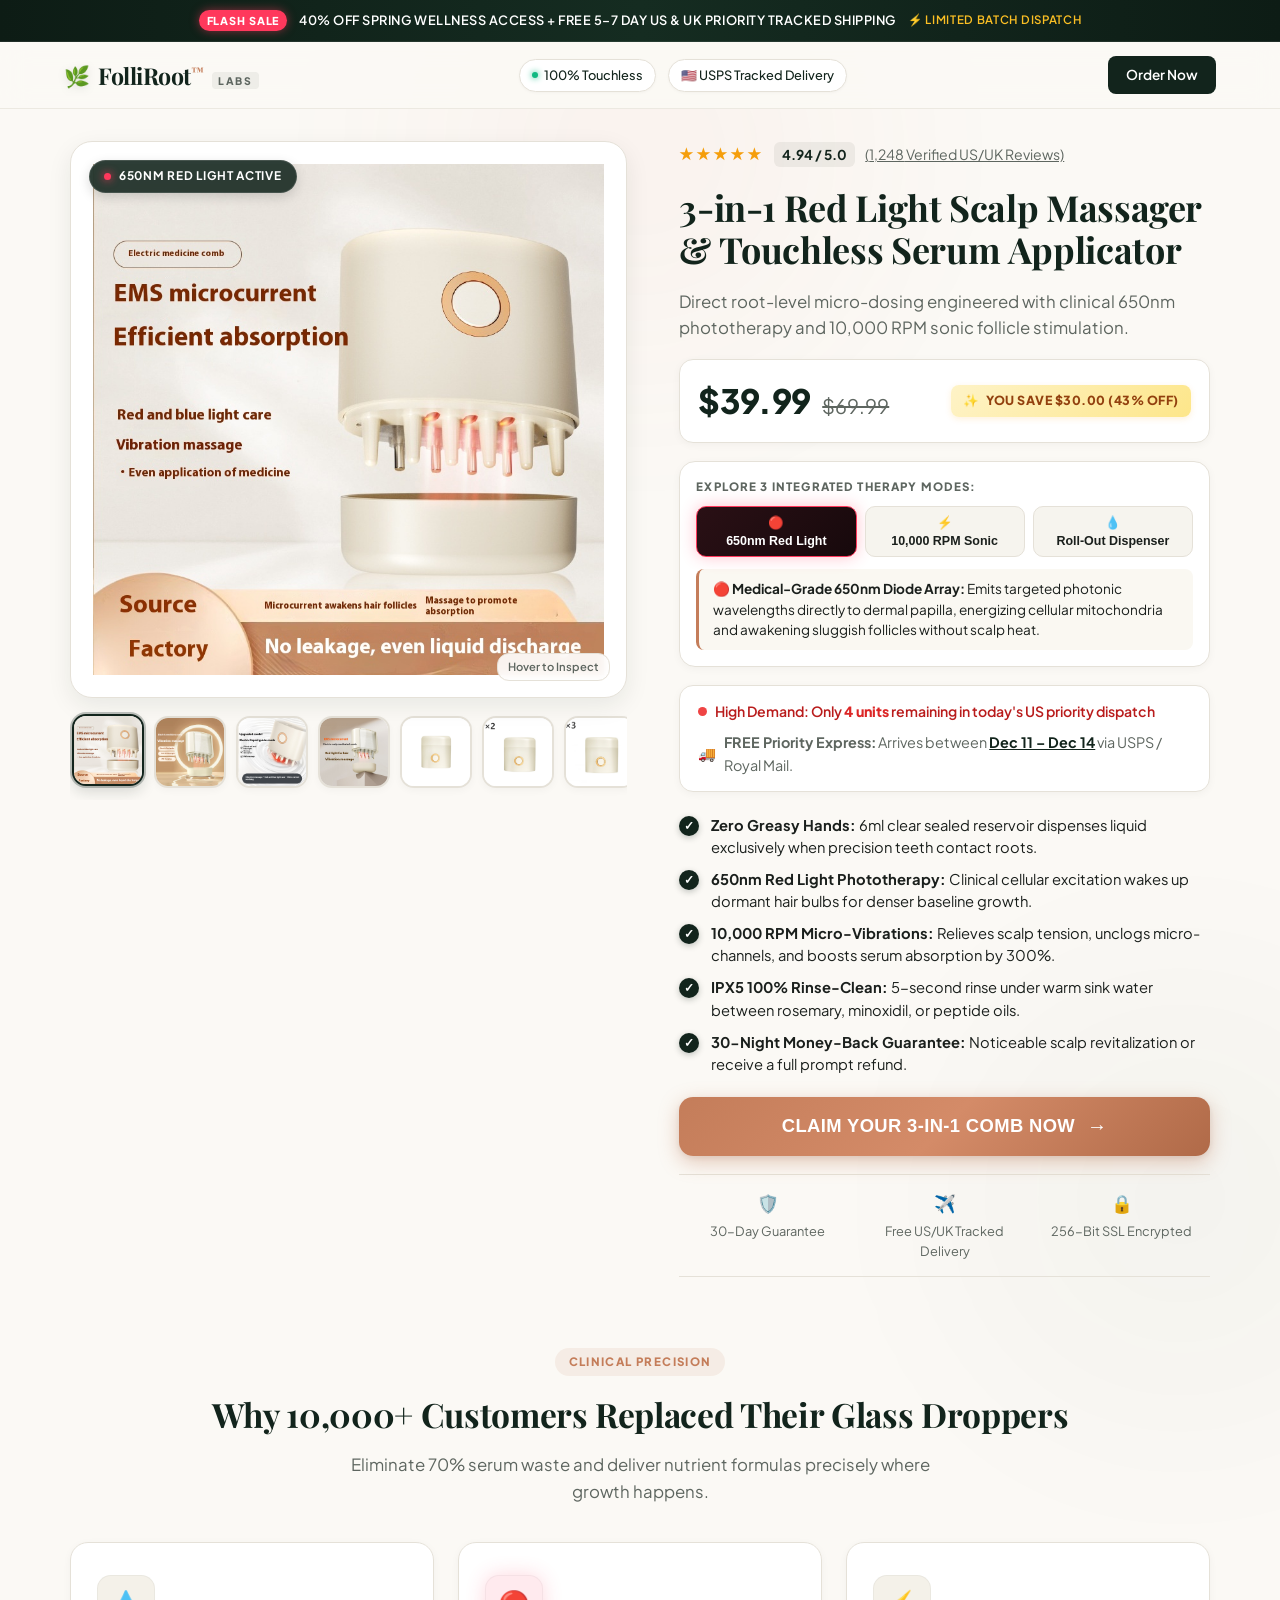
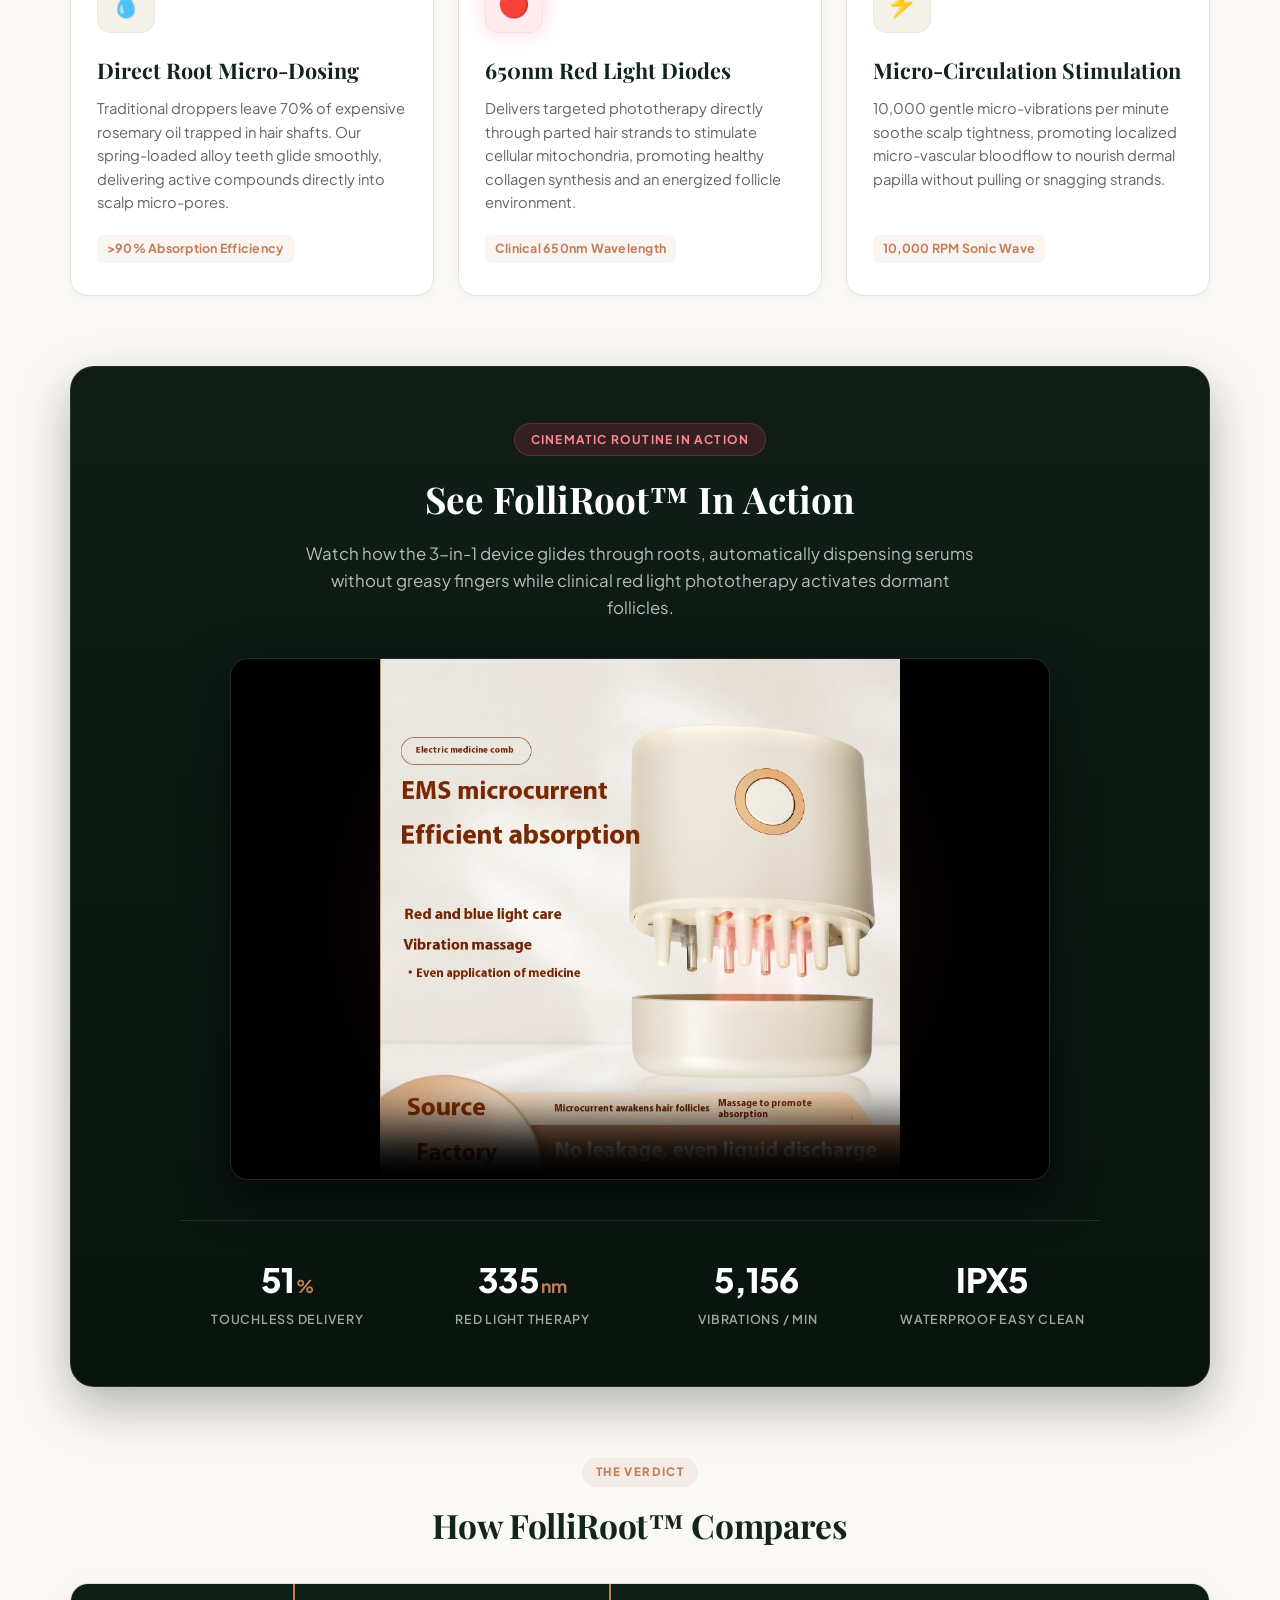
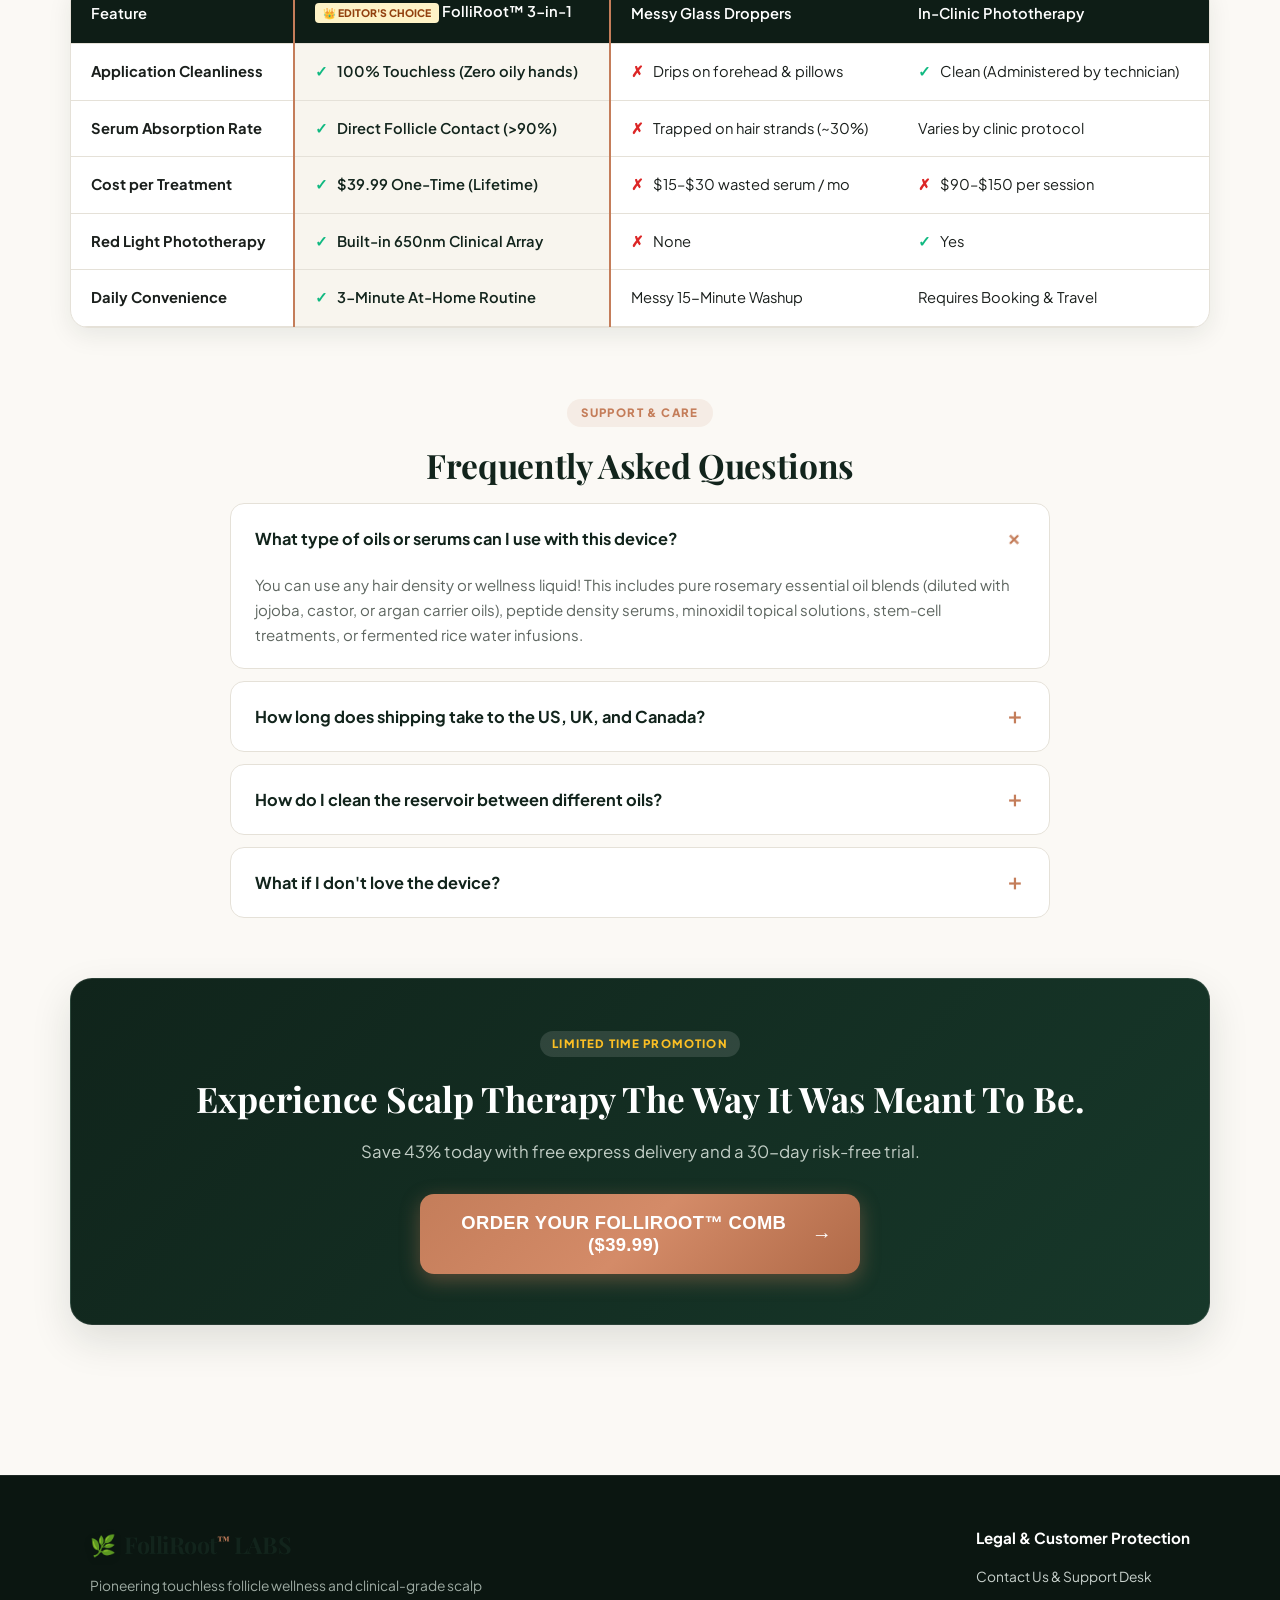
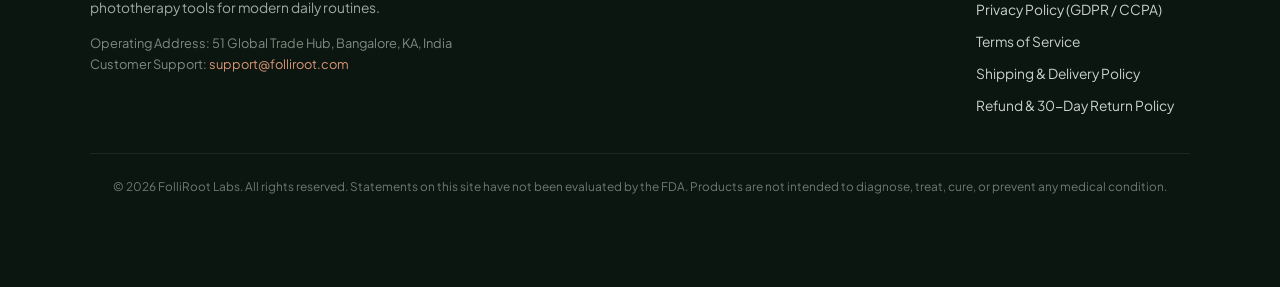
==== commit 76e553c3: "feat: upgrade storefront with MotionSites cinematic motion and React Bits kinetics" ====
--- a/storefront/index.html
+++ b/storefront/index.html
@@ -3,10 +3,10 @@
 <head>
   <meta charset="UTF-8">
   <meta name="viewport" content="width=device-width, initial-scale=1.0">
-  <title>FolliRoot™ 3-in-1 Red Light Scalp & Serum Comb | Touchless Follicle Tech</title>
-  <meta name="description" content="Micro-dose rosemary oils and hair density serums directly to your follicles with clinical 650nm red light phototherapy and soothing scalp massage. Zero greasy hands. Free 5-7 day US & UK tracked delivery.">
+  <title>FolliRoot™ 3-in-1 Red Light Scalp & Serum Comb | Clinical Touchless Follicle Tech</title>
+  <meta name="description" content="Micro-dose rosemary oils and hair density serums directly to your follicles with clinical 650nm red light phototherapy and 10,000 RPM sonic scalp massage. Zero greasy hands. Free 5-7 day US & UK tracked delivery.">
   
-  <!-- Open Graph & Schema for Pinterest Rich Pins -->
+  <!-- Open Graph & Schema -->
   <meta property="og:title" content="FolliRoot™ 3-in-1 Red Light Scalp Massager & Serum Applicator">
   <meta property="og:description" content="Touchless scalp oiling with medical-grade 650nm red light phototherapy. Free US/UK tracked delivery.">
   <meta property="og:type" content="product">
@@ -18,291 +18,452 @@
   <meta name="twitter:card" content="summary_large_image">
   <meta name="twitter:image" content="assets/images/product-1.jpg">
 
-  <!-- Google Fonts -->
+  <!-- Google Fonts: Plus Jakarta Sans & Playfair Display -->
   <link rel="preconnect" href="https://fonts.googleapis.com">
   <link rel="preconnect" href="https://fonts.gstatic.com" crossorigin>
-  <link href="https://fonts.googleapis.com/css2?family=Inter:wght@400;500;600;700&family=Playfair+Display:ital,wght@0,600;0,700;1,400&display=swap" rel="stylesheet">
+  <link href="https://fonts.googleapis.com/css2?family=Plus+Jakarta+Sans:wght@300;400;500;600;700;800&family=Playfair+Display:ital,wght@0,500;0,600;0,700;1,400;1,600&display=swap" rel="stylesheet">
   
   <link rel="stylesheet" href="styles.css">
 </head>
 <body>
 
-  <!-- Announcement Bar -->
+  <!-- Ambient Background Light Beams -->
+  <div class="ambient-glow ambient-glow-1"></div>
+  <div class="ambient-glow ambient-glow-2"></div>
+
+  <!-- Announcement Bar with Marquee Pulse -->
   <div class="announcement-bar">
-    ✨ SPRING WELLNESS SALE: 40% OFF + FREE 5–7 DAY US & UK TRACKED SHIPPING
+    <div class="announcement-content">
+      <span class="announcement-badge">FLASH SALE</span>
+      <span class="announcement-text">40% OFF SPRING WELLNESS ACCESS + FREE 5–7 DAY US & UK PRIORITY TRACKED SHIPPING</span>
+      <span class="announcement-ticker">⚡ LIMITED BATCH DISPATCH</span>
+    </div>
   </div>
 
   <!-- Header Navigation -->
-  <nav class="navbar">
-    <a href="#" class="brand-logo">FolliRoot Labs</a>
-    <div class="nav-badges">
-      <span>🌿 100% Touchless</span>
-      <span>🇺🇸 Fast US Delivery</span>
-    </div>
-  </nav>
+  <header class="navbar-wrapper">
+    <nav class="navbar">
+      <a href="#" class="brand-logo">
+        <span class="logo-mark">🌿</span>
+        <span class="logo-text">FolliRoot<span class="logo-accent">™</span> <span class="logo-sub">LABS</span></span>
+      </a>
+      <div class="nav-badges">
+        <span class="nav-pill"><span class="pill-dot"></span> 100% Touchless</span>
+        <span class="nav-pill">🇺🇸 USPS Tracked Delivery</span>
+      </div>
+      <a href="#main-cta-btn" class="nav-cta-btn">Order Now</a>
+    </nav>
+  </header>
 
   <!-- Product Hero Container -->
   <main class="container">
     <section class="product-hero">
       
-      <!-- Left Column: Visual Gallery -->
+      <!-- Left Column: Visual Gallery with Red Light Breathing Aura -->
       <div class="gallery-container">
-        <div class="main-image-wrap">
-          <span class="product-hero-badge">Viral Density Tech</span>
+        <div class="main-image-wrap" id="main-image-wrap">
+          <!-- Dynamic Aura Rings behind product -->
+          <div class="red-light-aura" id="red-light-aura"></div>
+          <div class="red-light-ripple"></div>
+          
+          <div class="product-hero-badge" id="product-mode-badge">
+            <span class="badge-dot pulse-red"></span>
+            <span id="badge-text">650nm Red Light Active</span>
+          </div>
+
+          <span class="magnify-hint">Hover to Inspect</span>
           <img id="main-product-img" src="assets/images/product-1.jpg" alt="FolliRoot™ 3-in-1 Red Light Scalp Massager & Touchless Serum Applicator Comb" class="main-product-img" />
-        </div>
-
+          
+          <!-- Laser Beam Sweep Overlay on Hover -->
+          <div class="laser-beam-sweep"></div>
+        </div>
+
+        <!-- 7-Angle Thumbnail Switcher -->
         <div class="thumbnail-row">
-          <div class="thumbnail-item active" data-img="assets/images/product-1.jpg" title="Hero Overview">
+          <button class="thumbnail-item active" data-img="assets/images/product-1.jpg" title="Hero Overview" aria-label="Hero Overview">
             <img src="assets/images/product-1.jpg" alt="Hero Overview">
-          </div>
-          <div class="thumbnail-item" data-img="assets/images/product-2.jpg" title="Red Light Phototherapy">
+          </button>
+          <button class="thumbnail-item" data-img="assets/images/product-2.jpg" title="Red Light Phototherapy" aria-label="Red Light Phototherapy">
             <img src="assets/images/product-2.jpg" alt="Red Light Phototherapy">
-          </div>
-          <div class="thumbnail-item" data-img="assets/images/product-3.jpg" title="Touchless In-Hand Scalp Application">
+          </button>
+          <button class="thumbnail-item" data-img="assets/images/product-3.jpg" title="Touchless In-Hand Scalp Application" aria-label="Touchless Scalp Application">
             <img src="assets/images/product-3.jpg" alt="Touchless Scalp Application">
-          </div>
-          <div class="thumbnail-item" data-img="assets/images/product-4.jpg" title="Roll-Out Dispenser & Teeth">
+          </button>
+          <button class="thumbnail-item" data-img="assets/images/product-4.jpg" title="Roll-Out Dispenser & Teeth" aria-label="Roll-Out Dispenser">
             <img src="assets/images/product-4.jpg" alt="Roll-Out Dispenser">
-          </div>
-          <div class="thumbnail-item" data-img="assets/images/product-5.jpg" title="Ergonomic Grip & Reservoir">
+          </button>
+          <button class="thumbnail-item" data-img="assets/images/product-5.jpg" title="Ergonomic Grip & Reservoir" aria-label="Ergonomic Design">
             <img src="assets/images/product-5.jpg" alt="Ergonomic Design">
-          </div>
-          <div class="thumbnail-item" data-img="assets/images/product-6.jpg" title="Product Architecture">
+          </button>
+          <button class="thumbnail-item" data-img="assets/images/product-6.jpg" title="Product Architecture" aria-label="Product Architecture">
             <img src="assets/images/product-6.jpg" alt="Product Architecture">
-          </div>
-          <div class="thumbnail-item" data-img="assets/images/product-7.jpg" title="Clinical Performance Specs">
+          </button>
+          <button class="thumbnail-item" data-img="assets/images/product-7.jpg" title="Clinical Performance Specs" aria-label="Performance Specs">
             <img src="assets/images/product-7.jpg" alt="Performance Specs">
-          </div>
+          </button>
         </div>
       </div>
 
       <!-- Right Column: Product Information & Checkout -->
       <div class="product-details">
         
+        <!-- Social Proof Star Rating with Kinetic Counter -->
         <div class="rating-row">
-          <span class="stars">★★★★★</span>
-          <span style="font-weight: 700; color: var(--primary);">4.94/5</span>
-          <span class="reviews-count">(1,248 Verified US/UK Reviews)</span>
-        </div>
-
-        <h1 class="product-title">3-in-1 Red Light Scalp Massager & Touchless Serum Applicator</h1>
-        <p class="product-subtitle">Direct root-level micro-dosing with clinical 650nm phototherapy and high-frequency massage.</p>
-
-        <div class="pricing-row">
-          <span class="current-price">$39.99</span>
-          <span class="original-price">$69.99</span>
-          <span class="discount-tag">SAVE 43% TODAY</span>
+          <div class="stars-outer">
+            <span class="stars">★★★★★</span>
+          </div>
+          <span class="score-badge">4.94 / 5.0</span>
+          <span class="reviews-count">(<span class="count-up" data-target="1248">1,248</span> Verified US/UK Reviews)</span>
+        </div>
+
+        <!-- React Bits Blur-Reveal Animated Headline -->
+        <h1 class="product-title blur-reveal-text">
+          <span>3-in-1</span> <span>Red</span> <span>Light</span> <span>Scalp</span> <span>Massager</span> <span>&</span> <span>Touchless</span> <span>Serum</span> <span>Applicator</span>
+        </h1>
+        
+        <p class="product-subtitle">
+          Direct root-level micro-dosing engineered with clinical 650nm phototherapy and 10,000 RPM sonic follicle stimulation.
+        </p>
+
+        <!-- Pricing Row with Real-Time Savings Pill -->
+        <div class="pricing-card">
+          <div class="pricing-main">
+            <span class="current-price">$39.99</span>
+            <span class="original-price">$69.99</span>
+          </div>
+          <div class="pricing-pill">
+            <span class="pill-sparkle">✨</span>
+            <span>YOU SAVE $30.00 (43% OFF)</span>
+          </div>
+        </div>
+
+        <!-- Interactive 3-in-1 Treatment Mode Switcher -->
+        <div class="mode-selector-block">
+          <span class="selector-title">EXPLORE 3 INTEGRATED THERAPY MODES:</span>
+          <div class="mode-pill-row">
+            <button class="mode-btn active" data-mode="redlight">
+              <span class="mode-icon">🔴</span>
+              <span class="mode-text">650nm Red Light</span>
+            </button>
+            <button class="mode-btn" data-mode="sonic">
+              <span class="mode-icon">⚡</span>
+              <span class="mode-text">10,000 RPM Sonic</span>
+            </button>
+            <button class="mode-btn" data-mode="touchless">
+              <span class="mode-icon">💧</span>
+              <span class="mode-text">Roll-Out Dispenser</span>
+            </button>
+          </div>
+          <div class="mode-description-box" id="mode-desc">
+            <strong>🔴 Medical-Grade 650nm Diode Array:</strong> Emits targeted photonic wavelengths directly to dermal papilla, energizing cellular mitochondria and awakening sluggish follicles without scalp heat.
+          </div>
         </div>
 
         <!-- Dynamic Delivery & Scarcity Card -->
         <div class="delivery-estimate-card">
           <div class="stock-indicator">
             <span class="pulse-dot"></span>
-            <span>High Demand: Only 4 units remaining in current batch</span>
-          </div>
-          <div>
-            🚚 <strong>FREE Priority Delivery:</strong> Arrives between <span id="dynamic-delivery-date" style="color: var(--primary); text-decoration: underline;">Oct 28 – Nov 01</span> via USPS / Royal Mail.
-          </div>
-        </div>
-
-        <!-- Problem / Feature Checkpoints -->
+            <span>High Demand: Only <strong class="stock-num">4 units</strong> remaining in today's US priority dispatch</span>
+          </div>
+          <div class="delivery-date-row">
+            <span class="truck-icon">🚚</span>
+            <span><strong>FREE Priority Express:</strong> Arrives between <span id="dynamic-delivery-date" class="delivery-highlight">Loading dates...</span> via USPS / Royal Mail.</span>
+          </div>
+        </div>
+
+        <!-- Problem / Feature Checkpoints with Animated Check Icons -->
         <ul class="feature-checklist">
-          <li><span class="check-icon">✓</span> <strong>Zero Greasy Hands:</strong> 6ml clear reservoir dispenses only when gently pressed to roots.</li>
-          <li><span class="check-icon">✓</span> <strong>650nm Red Light Phototherapy:</strong> Awakens dormant hair bulbs and boosts cellular ATP.</li>
-          <li><span class="check-icon">✓</span> <strong>10,000 RPM Micro-Vibrations:</strong> Relaxes scalp tension & boosts serum absorption by 3x.</li>
-          <li><span class="check-icon">✓</span> <strong>IPX5 100% Waterproof:</strong> 5-second rinse under warm sink water between oils.</li>
-          <li><span class="check-icon">✓</span> <strong>30-Day Money-Back Guarantee:</strong> Try it risk-free for 30 nights.</li>
+          <li>
+            <span class="check-glow">✓</span>
+            <div><strong>Zero Greasy Hands:</strong> 6ml clear sealed reservoir dispenses liquid exclusively when precision teeth contact roots.</div>
+          </li>
+          <li>
+            <span class="check-glow">✓</span>
+            <div><strong>650nm Red Light Phototherapy:</strong> Clinical cellular excitation wakes up dormant hair bulbs for denser baseline growth.</div>
+          </li>
+          <li>
+            <span class="check-glow">✓</span>
+            <div><strong>10,000 RPM Micro-Vibrations:</strong> Relieves scalp tension, unclogs micro-channels, and boosts serum absorption by 300%.</div>
+          </li>
+          <li>
+            <span class="check-glow">✓</span>
+            <div><strong>IPX5 100% Rinse-Clean:</strong> 5-second rinse under warm sink water between rosemary, minoxidil, or peptide oils.</div>
+          </li>
+          <li>
+            <span class="check-glow">✓</span>
+            <div><strong>30-Night Money-Back Guarantee:</strong> Noticeable scalp revitalization or receive a full prompt refund.</div>
+          </li>
         </ul>
 
-        <!-- Primary Call to Action -->
+        <!-- Shimmering Magnetic Call to Action Button -->
         <button id="main-cta-btn" class="cta-button trigger-checkout">
-          <span>GET YOUR 3-IN-1 COMB NOW</span>
-          <span>→</span>
-        </button>
-
-        <!-- Trust Badges -->
+          <span class="cta-shine"></span>
+          <span class="cta-label">CLAIM YOUR 3-IN-1 COMB NOW</span>
+          <span class="cta-arrow">→</span>
+        </button>
+
+        <!-- Trust Badges with Micro-Icons -->
         <div class="trust-badges-strip">
-          <div>🛡️ 30-Day Guarantee</div>
-          <div>✈️ Free US/UK Shipping</div>
-          <div>🔒 256-Bit SSL Encrypted</div>
-        </div>
-      </div>
-    </section>
-
-    <!-- Why It Works (Feature Showcase Grid) -->
-    <section>
-      <h2 class="section-heading">Why 10,000+ Customers Replaced Their Droppers</h2>
+          <div class="trust-item">
+            <span class="trust-icon">🛡️</span>
+            <span>30-Day Guarantee</span>
+          </div>
+          <div class="trust-item">
+            <span class="trust-icon">✈️</span>
+            <span>Free US/UK Tracked Delivery</span>
+          </div>
+          <div class="trust-item">
+            <span class="trust-icon">🔒</span>
+            <span>256-Bit SSL Encrypted</span>
+          </div>
+        </div>
+      </div>
+    </section>
+
+    <!-- Why It Works (React Bits Inspired Interactive Spotlight Feature Grid) -->
+    <section class="section-container">
+      <div class="section-badge-center">CLINICAL PRECISION</div>
+      <h2 class="section-heading">Why 10,000+ Customers Replaced Their Glass Droppers</h2>
+      <p class="section-subheading">Eliminate 70% serum waste and deliver nutrient formulas precisely where growth happens.</p>
+      
       <div class="features-grid">
-        <div class="feature-card">
-          <div class="feature-icon-circle">💧</div>
+        <div class="feature-card spotlight-card">
+          <div class="spotlight-layer"></div>
+          <div class="feature-icon-circle">
+            <span class="icon-animated">💧</span>
+          </div>
           <h3>Direct Root Micro-Dosing</h3>
-          <p>Traditional droppers leave 70% of expensive rosemary oil trapped in hair shafts. Our spring-loaded alloy teeth glide smoothly, delivering nutrients directly to the scalp follicles.</p>
-        </div>
-        <div class="feature-card">
-          <div class="feature-icon-circle">🔴</div>
+          <p>Traditional droppers leave 70% of expensive rosemary oil trapped in hair shafts. Our spring-loaded alloy teeth glide smoothly, delivering active compounds directly into scalp micro-pores.</p>
+          <div class="card-metric-tag">&gt;90% Absorption Efficiency</div>
+        </div>
+
+        <div class="feature-card spotlight-card">
+          <div class="spotlight-layer"></div>
+          <div class="feature-icon-circle red-glow-circle">
+            <span class="icon-animated">🔴</span>
+          </div>
           <h3>650nm Red Light Diodes</h3>
-          <p>Delivers targeted phototherapy directly through parted hair strands to energize cellular mitochondria and promote a healthier, fuller-looking hair baseline.</p>
-        </div>
-        <div class="feature-card">
-          <div class="feature-icon-circle">⚡</div>
+          <p>Delivers targeted phototherapy directly through parted hair strands to stimulate cellular mitochondria, promoting healthy collagen synthesis and an energized follicle environment.</p>
+          <div class="card-metric-tag">Clinical 650nm Wavelength</div>
+        </div>
+
+        <div class="feature-card spotlight-card">
+          <div class="spotlight-layer"></div>
+          <div class="feature-icon-circle">
+            <span class="icon-animated">⚡</span>
+          </div>
           <h3>Micro-Circulation Stimulation</h3>
-          <p>10,000 gentle micro-vibrations per minute soothe scalp rigidity, helping nourish root dermal papilla without irritating sensitive skin.</p>
-        </div>
-      </div>
-    </section>
-
-    <!-- Real Product Demonstration Video Section -->
+          <p>10,000 gentle micro-vibrations per minute soothe scalp tightness, promoting localized micro-vascular bloodflow to nourish dermal papilla without pulling or snagging strands.</p>
+          <div class="card-metric-tag">10,000 RPM Sonic Wave</div>
+        </div>
+      </div>
+    </section>
+
+    <!-- Real Product Demonstration Video Section (MotionSites Cinematic Stage) -->
     <section class="video-showcase-section">
       <div class="video-container">
         <div class="video-header">
-          <span class="video-pill">Clinical Routine In Action</span>
+          <span class="video-pill">Cinematic Routine In Action</span>
           <h2 class="video-title">See FolliRoot™ In Action</h2>
-          <p class="video-subtitle">Watch how the 3-in-1 device glides through roots, automatically dispensing serums without greasy hands while 650nm clinical red light activates dormant follicles.</p>
-        </div>
+          <p class="video-subtitle">Watch how the 3-in-1 device glides through roots, automatically dispensing serums without greasy fingers while clinical red light phototherapy activates dormant follicles.</p>
+        </div>
+        
         <div class="video-wrapper">
+          <div class="video-ambient-glow"></div>
           <video id="product-demo-video" controls autoplay loop muted playsinline poster="assets/images/product-1.jpg">
             <source src="assets/videos/product-demo.mp4" type="video/mp4">
             Your browser does not support HTML5 video.
           </video>
         </div>
+
+        <!-- Kinetic Count-Up Stat Blocks -->
         <div class="video-highlights">
           <div class="video-stat">
-            <span class="video-stat-num">100%</span>
+            <div class="stat-num-row">
+              <span class="video-stat-num count-up" data-target="100">100</span><span class="stat-unit">%</span>
+            </div>
             <span class="video-stat-label">Touchless Delivery</span>
           </div>
           <div class="video-stat">
-            <span class="video-stat-num">650nm</span>
+            <div class="stat-num-row">
+              <span class="video-stat-num count-up" data-target="650">650</span><span class="stat-unit">nm</span>
+            </div>
             <span class="video-stat-label">Red Light Therapy</span>
           </div>
           <div class="video-stat">
-            <span class="video-stat-num">10,000</span>
+            <div class="stat-num-row">
+              <span class="video-stat-num count-up" data-target="10000">10,000</span><span class="stat-unit"></span>
+            </div>
             <span class="video-stat-label">Vibrations / Min</span>
           </div>
           <div class="video-stat">
-            <span class="video-stat-num">IPX5</span>
+            <div class="stat-num-row">
+              <span class="video-stat-num">IPX5</span>
+            </div>
             <span class="video-stat-label">Waterproof Easy Clean</span>
           </div>
         </div>
       </div>
     </section>
 
-    <!-- Comparison Table -->
+    <!-- Interactive Comparison Table with Winner Highlights -->
     <section class="comparison-section">
-      <h2 class="section-heading">How FolliRoot Compares</h2>
-      <table class="comp-table">
-        <thead>
-          <tr>
-            <th>Feature</th>
-            <th class="comp-highlight">FolliRoot™ 3-in-1</th>
-            <th>Messy Glass Droppers</th>
-            <th>In-Clinic Phototherapy</th>
-          </tr>
-        </thead>
-        <tbody>
-          <tr>
-            <td><strong>Application Cleanliness</strong></td>
-            <td class="comp-highlight">100% Touchless (No greasy hands)</td>
-            <td>Drips on forehead & pillowcases</td>
-            <td>Clean (Administered by technician)</td>
-          </tr>
-          <tr>
-            <td><strong>Serum Absorption Rate</strong></td>
-            <td class="comp-highlight">Direct Follicle Contact (>90%)</td>
-            <td>Trapped in hair strands (~30%)</td>
-            <td>Varies by clinic protocol</td>
-          </tr>
-          <tr>
-            <td><strong>Cost per Treatment</strong></td>
-            <td class="comp-highlight">$39.99 One-Time (Lifetime)</td>
-            <td>$15–$30 (Wasted serum)</td>
-            <td>$90–$150 per session</td>
-          </tr>
-          <tr>
-            <td><strong>Red Light Included</strong></td>
-            <td class="comp-highlight">Yes (650nm Clinical Array)</td>
-            <td>No</td>
-            <td>Yes</td>
-          </tr>
-        </tbody>
-      </table>
-    </section>
-
-    <!-- Interactive FAQ Accordion -->
+      <div class="section-badge-center">THE VERDICT</div>
+      <h2 class="section-heading">How FolliRoot™ Compares</h2>
+      <div class="table-card-wrapper">
+        <table class="comp-table">
+          <thead>
+            <tr>
+              <th>Feature</th>
+              <th class="comp-highlight">
+                <div class="crown-badge">👑 EDITOR'S CHOICE</div>
+                <span>FolliRoot™ 3-in-1</span>
+              </th>
+              <th>Messy Glass Droppers</th>
+              <th>In-Clinic Phototherapy</th>
+            </tr>
+          </thead>
+          <tbody>
+            <tr>
+              <td><strong>Application Cleanliness</strong></td>
+              <td class="comp-highlight"><span class="table-check">✓</span> 100% Touchless (Zero oily hands)</td>
+              <td><span class="table-cross">✗</span> Drips on forehead & pillows</td>
+              <td><span class="table-check">✓</span> Clean (Administered by technician)</td>
+            </tr>
+            <tr>
+              <td><strong>Serum Absorption Rate</strong></td>
+              <td class="comp-highlight"><span class="table-check">✓</span> Direct Follicle Contact (&gt;90%)</td>
+              <td><span class="table-cross">✗</span> Trapped on hair strands (~30%)</td>
+              <td>Varies by clinic protocol</td>
+            </tr>
+            <tr>
+              <td><strong>Cost per Treatment</strong></td>
+              <td class="comp-highlight"><span class="table-check">✓</span> $39.99 One-Time (Lifetime)</td>
+              <td><span class="table-cross">✗</span> $15–$30 wasted serum / mo</td>
+              <td><span class="table-cross">✗</span> $90–$150 per session</td>
+            </tr>
+            <tr>
+              <td><strong>Red Light Phototherapy</strong></td>
+              <td class="comp-highlight"><span class="table-check">✓</span> Built-in 650nm Clinical Array</td>
+              <td><span class="table-cross">✗</span> None</td>
+              <td><span class="table-check">✓</span> Yes</td>
+            </tr>
+            <tr>
+              <td><strong>Daily Convenience</strong></td>
+              <td class="comp-highlight"><span class="table-check">✓</span> 3-Minute At-Home Routine</td>
+              <td>Messy 15-Minute Washup</td>
+              <td>Requires Booking & Travel</td>
+            </tr>
+          </tbody>
+        </table>
+      </div>
+    </section>
+
+    <!-- Interactive FAQ Accordion with Smooth Expansion -->
     <section class="faq-section">
+      <div class="section-badge-center">SUPPORT & CARE</div>
       <h2 class="section-heading">Frequently Asked Questions</h2>
       
       <div class="faq-item active">
-        <div class="faq-question">
+        <button class="faq-question" aria-expanded="true">
           <span>What type of oils or serums can I use with this device?</span>
-          <span class="faq-toggle-icon">+</span>
-        </div>
+          <span class="faq-toggle-icon">＋</span>
+        </button>
         <div class="faq-answer">
-          You can use any hair wellness liquid, including rosemary essential oil blends (mixed with jojoba/argan carrier oils), peptide density serums, minoxidil topical solutions, or rice water infusions.
+          <p>You can use any hair density or wellness liquid! This includes pure rosemary essential oil blends (diluted with jojoba, castor, or argan carrier oils), peptide density serums, minoxidil topical solutions, stem-cell treatments, or fermented rice water infusions.</p>
         </div>
       </div>
 
       <div class="faq-item">
-        <div class="faq-question">
+        <button class="faq-question" aria-expanded="false">
           <span>How long does shipping take to the US, UK, and Canada?</span>
-          <span class="faq-toggle-icon">+</span>
-        </div>
+          <span class="faq-toggle-icon">＋</span>
+        </button>
         <div class="faq-answer">
-          Orders are processed and dispatched within 24–48 hours. Typical transit time is 6–10 business days to the United States (USPS priority tracked), 5–8 business days to the UK (Royal Mail tracked), and 7–12 business days to Canada. Full door-to-door tracking is emailed immediately upon dispatch.
+          <p>Orders are dispatched from our fulfillment center within 24–48 hours. Typical delivery windows are <strong>5–7 business days to the United States</strong> via USPS priority tracking, <strong>5–8 business days to the United Kingdom</strong> via Royal Mail, and <strong>7–10 business days to Canada & Australia</strong>. A real-time tracking number is sent to your email upon dispatch.</p>
         </div>
       </div>
 
       <div class="faq-item">
-        <div class="faq-question">
+        <button class="faq-question" aria-expanded="false">
           <span>How do I clean the reservoir between different oils?</span>
-          <span class="faq-toggle-icon">+</span>
-        </div>
+          <span class="faq-toggle-icon">＋</span>
+        </button>
         <div class="faq-answer">
-          The comb is IPX5 water-resistant. Simply open the silicone top seal, fill the chamber with warm tap water, shake gently, and press the roller balls over a sink to flush out any residual oil. Allow to air dry for 5 minutes.
+          <p>The comb is IPX5 water-resistant. Simply lift the silicone cap, fill the 6ml reservoir with warm tap water, give it a gentle shake, and press the dispenser roller balls over your sink to flush clean. It dries completely in 5 minutes and is ready for your next treatment.</p>
         </div>
       </div>
 
       <div class="faq-item">
-        <div class="faq-question">
+        <button class="faq-question" aria-expanded="false">
           <span>What if I don't love the device?</span>
-          <span class="faq-toggle-icon">+</span>
-        </div>
+          <span class="faq-toggle-icon">＋</span>
+        </button>
         <div class="faq-answer">
-          We offer an unconditional 30-Day Money-Back Guarantee. If you're not completely satisfied with your experience, contact our care team at support@folliroot.com for a full return and refund.
-        </div>
+          <p>We stand firmly behind our engineering with an unconditional <strong>30-Night Money-Back Guarantee</strong>. If you are not thoroughly satisfied with the quality, feel, or results of your comb, simply reach out to our team at support@folliroot.com for a hassle-free refund.</p>
+        </div>
+      </div>
+    </section>
+
+    <!-- Bottom Secondary CTA Card -->
+    <section class="bottom-cta-banner">
+      <div class="bottom-cta-content">
+        <span class="bottom-pill">LIMITED TIME PROMOTION</span>
+        <h2>Experience Scalp Therapy The Way It Was Meant To Be.</h2>
+        <p>Save 43% today with free express delivery and a 30-day risk-free trial.</p>
+        <button class="cta-button trigger-checkout bottom-btn">
+          <span class="cta-label">ORDER YOUR FOLLIROOT™ COMB ($39.99)</span>
+          <span class="cta-arrow">→</span>
+        </button>
       </div>
     </section>
   </main>
 
   <!-- Sticky Bottom Bar for Mobile -->
-  <div id="sticky-mobile-bar" class="sticky-mobile-bar" style="display: none;">
-    <div>
-      <span class="sticky-price">$39.99</span>
-      <span style="font-size:0.75rem; color:var(--text-muted); display:block;">Free US/UK Tracked Delivery</span>
+  <div id="sticky-mobile-bar" class="sticky-mobile-bar">
+    <div class="sticky-info">
+      <span class="sticky-price">$39.99 <span class="sticky-original">$69.99</span></span>
+      <span class="sticky-sub">⚡ Free US/UK Express Delivery</span>
     </div>
-    <button class="sticky-cta trigger-checkout">GET YOUR COMB →</button>
+    <button class="sticky-cta trigger-checkout">GET YOURS →</button>
+  </div>
+
+  <!-- Real-Time Social Proof Toast Notification -->
+  <div id="social-proof-toast" class="social-proof-toast">
+    <div class="toast-avatar">🌿</div>
+    <div class="toast-body">
+      <span class="toast-name">Sarah M. from Austin, TX</span>
+      <span class="toast-action">Ordered 1x FolliRoot™ 3-in-1 Comb <span class="toast-time">3m ago</span></span>
+    </div>
   </div>
 
   <!-- Footer with Legal Compliance Pages -->
   <footer class="site-footer">
     <div class="footer-content">
-      <div>
-        <h4 style="font-family: var(--font-serif); font-size: 1.2rem; color: #FFFFFF; margin-bottom: 8px;">FolliRoot Labs</h4>
-        <p style="max-width: 380px;">Pioneering touchless follicle wellness and clinical-grade scalp phototherapy tools for modern home routines.</p>
-        <p style="margin-top: 12px; color: #9CA3AF;">Operating Address: 51 Global Trade Hub, Bangalore, KA, India</p>
-        <p style="color: #9CA3AF;">Customer Inquiries: support@folliroot.com</p>
-      </div>
-      <div class="footer-links">
-        <h5 style="color: #FFFFFF; margin-bottom: 12px; font-weight: 600;">Legal & Customer Care</h5>
-        <p><a href="legal/contact-us.html" target="_blank">Contact Us & Customer Support</a></p>
-        <p><a href="legal/privacy-policy.html" target="_blank">Privacy Policy (GDPR / CCPA)</a></p>
-        <p><a href="legal/terms-of-service.html" target="_blank">Terms of Service</a></p>
-        <p><a href="legal/shipping-policy.html" target="_blank">Shipping & Delivery Policy</a></p>
-        <p><a href="legal/refund-policy.html" target="_blank">Refund & Return Policy</a></p>
+      <div class="footer-brand-col">
+        <div class="footer-logo">
+          <span class="logo-mark">🌿</span>
+          <span class="logo-text">FolliRoot<span class="logo-accent">™</span> LABS</span>
+        </div>
+        <p class="footer-desc">Pioneering touchless follicle wellness and clinical-grade scalp phototherapy tools for modern daily routines.</p>
+        <div class="footer-meta">
+          <p>Operating Address: 51 Global Trade Hub, Bangalore, KA, India</p>
+          <p>Customer Support: <a href="mailto:support@folliroot.com">support@folliroot.com</a></p>
+        </div>
+      </div>
+      <div class="footer-links-col">
+        <h5 class="footer-col-title">Legal & Customer Protection</h5>
+        <ul class="footer-link-list">
+          <li><a href="legal/contact-us.html" target="_blank">Contact Us & Support Desk</a></li>
+          <li><a href="legal/privacy-policy.html" target="_blank">Privacy Policy (GDPR / CCPA)</a></li>
+          <li><a href="legal/terms-of-service.html" target="_blank">Terms of Service</a></li>
+          <li><a href="legal/shipping-policy.html" target="_blank">Shipping & Delivery Policy</a></li>
+          <li><a href="legal/refund-policy.html" target="_blank">Refund & 30-Day Return Policy</a></li>
+        </ul>
       </div>
     </div>
-    <div style="text-align: center; margin-top: 32px; border-top: 1px solid #2B3830; padding-top: 20px; color: #6B7280; font-size: 0.75rem;">
-      © 2026 FolliRoot Labs. All rights reserved. Statements on this site have not been evaluated by the FDA. Products are not intended to diagnose, treat, cure, or prevent any disease.
+    <div class="footer-bottom-bar">
+      © 2026 FolliRoot Labs. All rights reserved. Statements on this site have not been evaluated by the FDA. Products are not intended to diagnose, treat, cure, or prevent any medical condition.
     </div>
   </footer>
 
--- a/storefront/styles.css
+++ b/storefront/styles.css
@@ -1,26 +1,60 @@
-/* FolliRoot Labs - Western DTC Single Product Storefront CSS */
+/* FolliRoot Labs - Luxury Cinematic DTC Storefront Stylesheet */
+/* Enhanced with MotionSites & React Bits Kinetic Principles */
+
 :root {
-  --primary: #1A2F25;
-  --primary-light: #264335;
+  /* Color Palette: Deep Forest Obsidian & Clinical Red Photon */
+  --bg-deep: #0B1410;
+  --bg-surface: #101F18;
+  --bg-card: #15271F;
+  --bg-card-hover: #193127;
+  
+  --primary: #12241C;
+  --primary-light: #1D3A2D;
   --secondary: #FBF9F5;
+  
+  /* Red Light Phototherapy Accents */
+  --red-photon: #FF385C;
+  --red-photon-glow: rgba(255, 56, 92, 0.35);
+  --red-photon-soft: rgba(255, 56, 92, 0.12);
+  
+  /* Luxury Copper & Gold Accents */
   --accent: #C47D5A;
-  --accent-hover: #b06a48;
-  --text-main: #1C1E21;
-  --text-muted: #5E6573;
-  --border-light: #E8E5DF;
+  --accent-light: #D99573;
+  --accent-hover: #B06A48;
+  --accent-glow: rgba(196, 125, 90, 0.35);
+
+  /* Typography Colors */
+  --text-main: #1A1F1C;
+  --text-muted: #5E6660;
+  --text-light: #F7F5F0;
+  --text-subtle: #A3ACA5;
+  
+  --border-light: #E5E1D8;
+  --border-dark: rgba(255, 255, 255, 0.08);
   --star: #F59E0B;
   --success: #10B981;
+  
+  /* Fonts */
   --font-serif: 'Playfair Display', Georgia, serif;
-  --font-sans: 'Inter', -apple-system, BlinkMacSystemFont, 'Segoe UI', Roboto, sans-serif;
-  --shadow-sm: 0 1px 3px rgba(0,0,0,0.06);
-  --shadow-md: 0 4px 12px rgba(0,0,0,0.08);
-  --shadow-lg: 0 10px 25px rgba(0,0,0,0.12);
+  --font-sans: 'Plus Jakarta Sans', -apple-system, BlinkMacSystemFont, 'Segoe UI', Roboto, sans-serif;
+  
+  /* Shadows & Glows */
+  --shadow-sm: 0 2px 8px rgba(0, 0, 0, 0.04);
+  --shadow-md: 0 8px 24px rgba(18, 36, 28, 0.08);
+  --shadow-lg: 0 16px 40px rgba(18, 36, 28, 0.12);
+  --shadow-glow: 0 0 35px var(--red-photon-glow);
 }
 
 * {
   box-sizing: border-box;
   margin: 0;
   padding: 0;
+}
+
+html {
+  scroll-behavior: smooth;
+  background-color: var(--secondary);
+  overflow-x: hidden;
 }
 
 body {
@@ -29,140 +63,402 @@
   background-color: var(--secondary);
   line-height: 1.6;
   -webkit-font-smoothing: antialiased;
+  overflow-x: hidden;
+  position: relative;
+  width: 100%;
+  max-width: 100vw;
+}
+
+/* Ambient Radial Glows (Background Atmospheric Lighting) */
+.ambient-glow {
+  position: fixed;
+  border-radius: 50%;
+  filter: blur(120px);
+  pointer-events: none;
+  z-index: 0;
+  opacity: 0.45;
+}
+
+.ambient-glow-1 {
+  width: 500px;
+  height: 500px;
+  top: -100px;
+  left: 50%;
+  transform: translateX(-50%);
+  background: radial-gradient(circle, rgba(255, 56, 92, 0.15) 0%, rgba(196, 125, 90, 0.08) 50%, transparent 80%);
+}
+
+.ambient-glow-2 {
+  width: 600px;
+  height: 600px;
+  top: 900px;
+  right: -200px;
+  background: radial-gradient(circle, rgba(29, 58, 45, 0.12) 0%, transparent 70%);
 }
 
 /* Announcement Bar */
 .announcement-bar {
-  background-color: var(--primary);
+  background: linear-gradient(90deg, #0D1C15 0%, #152C21 50%, #0D1C15 100%);
   color: #FFFFFF;
-  text-align: center;
-  font-size: 0.82rem;
-  padding: 8px 16px;
-  font-weight: 500;
-  letter-spacing: 0.03em;
-}
-
-/* Navigation */
-.navbar {
-  display: flex;
-  justify-content: space-between;
-  align-items: center;
-  padding: 16px 24px;
+  padding: 10px 16px;
+  font-size: 0.8rem;
+  font-weight: 600;
+  letter-spacing: 0.04em;
+  border-bottom: 1px solid rgba(255, 255, 255, 0.08);
+  position: relative;
+  z-index: 50;
+}
+
+.announcement-content {
   max-width: 1200px;
   margin: 0 auto;
-  border-bottom: 1px solid var(--border-light);
+  display: flex;
+  align-items: center;
+  justify-content: center;
+  gap: 12px;
+  flex-wrap: wrap;
+}
+
+.announcement-badge {
+  background: var(--red-photon);
+  color: #FFFFFF;
+  font-size: 0.68rem;
+  font-weight: 800;
+  padding: 2px 8px;
+  border-radius: 12px;
+  letter-spacing: 0.08em;
+  box-shadow: 0 0 10px rgba(255, 56, 92, 0.5);
+}
+
+.announcement-ticker {
+  color: #FBBF24;
+  font-size: 0.72rem;
+  letter-spacing: 0.06em;
+  display: none;
+}
+
+@media (min-width: 768px) {
+  .announcement-ticker {
+    display: inline;
+  }
+}
+
+/* Header & Glass Navbar */
+.navbar-wrapper {
+  position: sticky;
+  top: 0;
+  z-index: 40;
+  backdrop-filter: blur(14px);
+  -webkit-backdrop-filter: blur(14px);
+  background: rgba(251, 249, 245, 0.85);
+  border-bottom: 1px solid rgba(229, 225, 216, 0.7);
+  transition: all 0.3s ease;
+}
+
+.navbar {
+  display: flex;
+  justify-content: space-between;
+  align-items: center;
+  padding: 14px 24px;
+  max-width: 1200px;
+  margin: 0 auto;
 }
 
 .brand-logo {
+  display: flex;
+  align-items: center;
+  gap: 8px;
+  text-decoration: none;
+}
+
+.logo-mark {
+  font-size: 1.3rem;
+  filter: drop-shadow(0 2px 4px rgba(0,0,0,0.1));
+}
+
+.logo-text {
   font-family: var(--font-serif);
-  font-size: 1.4rem;
+  font-size: 1.45rem;
   font-weight: 700;
   color: var(--primary);
+  letter-spacing: -0.02em;
+}
+
+.logo-accent {
+  font-size: 0.75rem;
+  color: var(--accent);
+  vertical-align: super;
+}
+
+.logo-sub {
+  font-family: var(--font-sans);
+  font-size: 0.65rem;
+  font-weight: 800;
+  color: var(--text-muted);
+  letter-spacing: 0.16em;
+  margin-left: 4px;
+  background: rgba(18, 36, 28, 0.06);
+  padding: 2px 6px;
+  border-radius: 4px;
+}
+
+.nav-badges {
+  display: none;
+  gap: 12px;
+}
+
+@media (min-width: 768px) {
+  .nav-badges {
+    display: flex;
+  }
+}
+
+.nav-pill {
+  font-size: 0.8rem;
+  color: var(--primary);
+  background: #FFFFFF;
+  border: 1px solid var(--border-light);
+  padding: 5px 12px;
+  border-radius: 20px;
+  font-weight: 500;
+  display: flex;
+  align-items: center;
+  gap: 6px;
+  box-shadow: 0 1px 3px rgba(0,0,0,0.03);
+}
+
+.pill-dot {
+  width: 6px;
+  height: 6px;
+  background-color: var(--success);
+  border-radius: 50%;
+  display: inline-block;
+  box-shadow: 0 0 6px var(--success);
+}
+
+.nav-cta-btn {
+  background: var(--primary);
+  color: #FFFFFF;
   text-decoration: none;
-  letter-spacing: -0.01em;
-}
-
-.nav-badges {
-  display: flex;
-  gap: 16px;
+  padding: 8px 18px;
   font-size: 0.85rem;
-  color: var(--text-muted);
+  font-weight: 600;
+  border-radius: 8px;
+  transition: all 0.2s ease;
+}
+
+.nav-cta-btn:hover {
+  background: var(--primary-light);
+  transform: translateY(-1px);
 }
 
 /* Main Container */
 .container {
-  max-width: 1140px;
+  max-width: 1180px;
   margin: 0 auto;
-  padding: 24px 20px;
+  padding: 32px 20px 60px;
+  position: relative;
+  z-index: 10;
 }
 
 /* Product Hero Section */
 .product-hero {
   display: grid;
-  grid-template-columns: 1fr;
-  gap: 32px;
-  margin-top: 16px;
-}
-
-@media (min-width: 768px) {
+  grid-template-columns: minmax(0, 1fr);
+  gap: 36px;
+  width: 100%;
+  max-width: 100%;
+}
+
+@media (min-width: 900px) {
   .product-hero {
-    grid-template-columns: 1fr 1fr;
-    gap: 48px;
+    grid-template-columns: minmax(0, 1.05fr) minmax(0, 1fr);
+    gap: 52px;
     align-items: start;
   }
 }
 
-/* Visual Gallery */
+/* Gallery & Signature Red Light Aura */
 .gallery-container {
   display: flex;
   flex-direction: column;
-  gap: 12px;
+  gap: 14px;
+  position: relative;
+  min-width: 0;
+  max-width: 100%;
+  width: 100%;
 }
 
 .main-image-wrap {
   width: 100%;
+  max-width: 100%;
   aspect-ratio: 1 / 1;
   background-color: #FFFFFF;
-  border-radius: 16px;
+  border-radius: 22px;
   border: 1px solid var(--border-light);
   overflow: hidden;
   position: relative;
   display: flex;
   align-items: center;
   justify-content: center;
-  box-shadow: var(--shadow-sm);
+  box-shadow: var(--shadow-md);
+  cursor: crosshair;
+}
+
+/* Red Light Breathing Aura (Signature Motion Element) */
+.red-light-aura {
+  position: absolute;
+  width: 75%;
+  height: 75%;
+  border-radius: 50%;
+  background: radial-gradient(circle, rgba(255, 56, 92, 0.45) 0%, rgba(255, 56, 92, 0.15) 50%, transparent 75%);
+  filter: blur(28px);
+  z-index: 1;
+  pointer-events: none;
+  animation: auraBreathe 4s infinite ease-in-out;
+  transition: background 0.4s ease, opacity 0.4s ease;
+}
+
+@keyframes auraBreathe {
+  0% { transform: scale(0.92); opacity: 0.6; }
+  50% { transform: scale(1.08); opacity: 0.95; }
+  100% { transform: scale(0.92); opacity: 0.6; }
+}
+
+.red-light-ripple {
+  position: absolute;
+  width: 90%;
+  height: 90%;
+  border-radius: 50%;
+  border: 2px solid rgba(255, 56, 92, 0.25);
+  z-index: 1;
+  pointer-events: none;
+  animation: rippleExpand 3s infinite cubic-bezier(0.2, 0.8, 0.2, 1);
+}
+
+@keyframes rippleExpand {
+  0% { transform: scale(0.8); opacity: 0.8; }
+  100% { transform: scale(1.25); opacity: 0; }
 }
 
 .product-hero-badge {
   position: absolute;
-  top: 16px;
-  left: 16px;
-  background: rgba(26, 47, 37, 0.9);
+  top: 18px;
+  left: 18px;
+  background: rgba(18, 36, 28, 0.88);
+  backdrop-filter: blur(8px);
+  -webkit-backdrop-filter: blur(8px);
   color: #FFFFFF;
-  font-size: 0.75rem;
+  font-size: 0.74rem;
+  font-weight: 700;
+  padding: 6px 14px;
+  border-radius: 20px;
+  text-transform: uppercase;
+  letter-spacing: 0.06em;
+  display: flex;
+  align-items: center;
+  gap: 8px;
+  z-index: 5;
+  border: 1px solid rgba(255, 255, 255, 0.12);
+  box-shadow: 0 4px 12px rgba(0, 0, 0, 0.15);
+}
+
+.badge-dot {
+  width: 7px;
+  height: 7px;
+  border-radius: 50%;
+  display: inline-block;
+}
+
+.pulse-red {
+  background-color: var(--red-photon);
+  box-shadow: 0 0 8px var(--red-photon);
+  animation: redBlink 1.8s infinite;
+}
+
+@keyframes redBlink {
+  0%, 100% { opacity: 1; transform: scale(1); }
+  50% { opacity: 0.4; transform: scale(0.85); }
+}
+
+.magnify-hint {
+  position: absolute;
+  bottom: 16px;
+  right: 16px;
+  background: rgba(255, 255, 255, 0.9);
+  color: var(--text-muted);
+  font-size: 0.7rem;
   font-weight: 600;
-  padding: 6px 12px;
-  border-radius: 20px;
+  padding: 4px 10px;
+  border-radius: 12px;
   backdrop-filter: blur(4px);
-  text-transform: uppercase;
-  letter-spacing: 0.05em;
+  z-index: 5;
+  pointer-events: none;
+  border: 1px solid var(--border-light);
 }
 
 .main-product-img {
-  width: 100%;
+  width: 92%;
+  height: 92%;
+  object-fit: contain;
+  transition: opacity 0.25s ease, transform 0.4s cubic-bezier(0.16, 1, 0.3, 1);
+  display: block;
+  z-index: 2;
+  position: relative;
+}
+
+.main-image-wrap:hover .main-product-img {
+  transform: scale(1.04);
+}
+
+/* Laser Beam Sweep on Hover */
+.laser-beam-sweep {
+  position: absolute;
+  top: 0;
+  left: -100%;
+  width: 50%;
   height: 100%;
-  object-fit: contain;
-  transition: opacity 0.25s ease, transform 0.3s ease;
-  display: block;
-  background-color: #FAFAFA;
-}
-
-.main-image-wrap:hover .main-product-img {
-  transform: scale(1.02);
-}
-
+  background: linear-gradient(90deg, transparent, rgba(255, 56, 92, 0.25), transparent);
+  transform: skewX(-25deg);
+  pointer-events: none;
+  z-index: 3;
+}
+
+.main-image-wrap:hover .laser-beam-sweep {
+  animation: laserPass 1.2s ease-in-out;
+}
+
+@keyframes laserPass {
+  0% { left: -100%; }
+  100% { left: 200%; }
+}
+
+/* Thumbnail Switcher */
 .thumbnail-row {
   display: flex;
   gap: 10px;
   overflow-x: auto;
-  padding: 4px 2px 10px;
+  padding: 4px 2px 12px;
   scrollbar-width: thin;
+  max-width: 100%;
+  width: 100%;
+  -webkit-overflow-scrolling: touch;
 }
 
 .thumbnail-row::-webkit-scrollbar {
-  height: 6px;
+  height: 5px;
 }
 
 .thumbnail-row::-webkit-scrollbar-thumb {
-  background: var(--border-light);
+  background: #D4CEBF;
   border-radius: 4px;
 }
 
 .thumbnail-item {
-  flex: 0 0 68px;
-  width: 68px;
-  height: 68px;
-  border-radius: 12px;
+  flex: 0 0 72px;
+  width: 72px;
+  height: 72px;
+  border-radius: 14px;
   background: #FFFFFF;
   border: 2px solid var(--border-light);
   cursor: pointer;
@@ -171,8 +467,9 @@
   display: flex;
   align-items: center;
   justify-content: center;
-  transition: all 0.2s cubic-bezier(0.16, 1, 0.3, 1);
+  transition: all 0.25s cubic-bezier(0.16, 1, 0.3, 1);
   box-shadow: var(--shadow-sm);
+  outline: none;
 }
 
 .thumbnail-item img {
@@ -189,85 +486,226 @@
 
 .thumbnail-item.active {
   border-color: var(--primary);
-  box-shadow: 0 0 0 2px rgba(26, 47, 37, 0.25), 0 4px 10px rgba(26, 47, 37, 0.12);
+  box-shadow: 0 0 0 2px rgba(18, 36, 28, 0.25), 0 6px 14px rgba(18, 36, 28, 0.15);
+  transform: translateY(-2px);
 }
 
 /* Product Info Column */
 .product-details {
   display: flex;
   flex-direction: column;
-  gap: 16px;
-}
-
+  gap: 18px;
+}
+
+/* Rating Row */
 .rating-row {
   display: flex;
   align-items: center;
-  gap: 8px;
-  font-size: 0.9rem;
+  gap: 10px;
+  font-size: 0.92rem;
+  flex-wrap: wrap;
 }
 
 .stars {
   color: var(--star);
   letter-spacing: 2px;
+  font-size: 1.05rem;
+}
+
+.score-badge {
+  font-weight: 700;
+  color: var(--primary);
+  background: rgba(18, 36, 28, 0.06);
+  padding: 2px 8px;
+  border-radius: 6px;
+  font-size: 0.85rem;
 }
 
 .reviews-count {
   color: var(--text-muted);
   text-decoration: underline;
   cursor: pointer;
-}
-
+  font-size: 0.88rem;
+}
+
+/* React Bits Blur-Reveal Animated Headline */
 .product-title {
   font-family: var(--font-serif);
-  font-size: 2.1rem;
-  line-height: 1.2;
+  font-size: 2.25rem;
+  line-height: 1.18;
   color: var(--primary);
   font-weight: 700;
+  letter-spacing: -0.01em;
+}
+
+.blur-reveal-text span {
+  display: inline-block;
+  opacity: 0;
+  filter: blur(8px);
+  transform: translateY(10px);
+  animation: blurInWord 0.6s cubic-bezier(0.16, 1, 0.3, 1) forwards;
+}
+
+/* Staggered Delay for words */
+.blur-reveal-text span:nth-child(1) { animation-delay: 0.05s; }
+.blur-reveal-text span:nth-child(2) { animation-delay: 0.10s; }
+.blur-reveal-text span:nth-child(3) { animation-delay: 0.15s; }
+.blur-reveal-text span:nth-child(4) { animation-delay: 0.20s; }
+.blur-reveal-text span:nth-child(5) { animation-delay: 0.25s; }
+.blur-reveal-text span:nth-child(6) { animation-delay: 0.30s; }
+.blur-reveal-text span:nth-child(7) { animation-delay: 0.35s; }
+.blur-reveal-text span:nth-child(8) { animation-delay: 0.40s; }
+
+@keyframes blurInWord {
+  0% {
+    opacity: 0;
+    filter: blur(8px);
+    transform: translateY(10px);
+  }
+  100% {
+    opacity: 1;
+    filter: blur(0px);
+    transform: translateY(0);
+  }
 }
 
 .product-subtitle {
   color: var(--text-muted);
   font-size: 1.05rem;
-}
-
-.pricing-row {
+  line-height: 1.55;
+}
+
+/* Pricing Card */
+.pricing-card {
+  display: flex;
+  align-items: center;
+  justify-content: space-between;
+  background: #FFFFFF;
+  border: 1px solid var(--border-light);
+  border-radius: 14px;
+  padding: 14px 18px;
+  box-shadow: var(--shadow-sm);
+  flex-wrap: wrap;
+  gap: 12px;
+}
+
+.pricing-main {
   display: flex;
   align-items: baseline;
   gap: 12px;
-  margin: 4px 0;
 }
 
 .current-price {
-  font-size: 1.9rem;
-  font-weight: 700;
+  font-size: 2.1rem;
+  font-weight: 800;
   color: var(--primary);
+  font-family: var(--font-sans);
+  letter-spacing: -0.02em;
 }
 
 .original-price {
-  font-size: 1.2rem;
+  font-size: 1.25rem;
   color: var(--text-muted);
   text-decoration: line-through;
 }
 
-.discount-tag {
-  background-color: #FEF3C7;
+.pricing-pill {
+  background: linear-gradient(135deg, #FEF3C7 0%, #FDE68A 100%);
   color: #92400E;
-  font-size: 0.8rem;
-  font-weight: 700;
-  padding: 4px 10px;
-  border-radius: 6px;
-}
-
-/* Shipping & Stock Urgency */
+  font-size: 0.78rem;
+  font-weight: 800;
+  padding: 6px 12px;
+  border-radius: 8px;
+  display: flex;
+  align-items: center;
+  gap: 6px;
+  letter-spacing: 0.04em;
+  box-shadow: 0 2px 6px rgba(245, 158, 11, 0.15);
+}
+
+/* Interactive 3-in-1 Mode Switcher */
+.mode-selector-block {
+  background: #FFFFFF;
+  border: 1px solid var(--border-light);
+  border-radius: 16px;
+  padding: 16px;
+  box-shadow: var(--shadow-sm);
+}
+
+.selector-title {
+  font-size: 0.72rem;
+  font-weight: 800;
+  color: var(--text-muted);
+  letter-spacing: 0.1em;
+  text-transform: uppercase;
+  margin-bottom: 10px;
+  display: block;
+}
+
+.mode-pill-row {
+  display: grid;
+  grid-template-columns: repeat(3, 1fr);
+  gap: 8px;
+  margin-bottom: 12px;
+}
+
+.mode-btn {
+  background: #F6F4EE;
+  border: 1px solid var(--border-light);
+  border-radius: 10px;
+  padding: 8px 6px;
+  cursor: pointer;
+  display: flex;
+  flex-direction: column;
+  align-items: center;
+  gap: 4px;
+  font-size: 0.78rem;
+  font-weight: 600;
+  color: var(--text-main);
+  transition: all 0.2s cubic-bezier(0.16, 1, 0.3, 1);
+  outline: none;
+}
+
+.mode-btn:hover {
+  background: #EFECE3;
+  transform: translateY(-1px);
+}
+
+.mode-btn.active {
+  background: var(--primary);
+  color: #FFFFFF;
+  border-color: var(--primary);
+  box-shadow: 0 4px 12px rgba(18, 36, 28, 0.2);
+}
+
+.mode-btn.active[data-mode="redlight"] {
+  background: linear-gradient(135deg, #2A1015 0%, #17090C 100%);
+  border-color: var(--red-photon);
+  box-shadow: 0 0 16px rgba(255, 56, 92, 0.3);
+}
+
+.mode-description-box {
+  background: #FAF8F2;
+  border-left: 3px solid var(--accent);
+  padding: 10px 14px;
+  border-radius: 8px;
+  font-size: 0.85rem;
+  color: var(--text-main);
+  line-height: 1.5;
+  transition: all 0.3s ease;
+}
+
+/* Delivery & Stock Scarcity */
 .delivery-estimate-card {
   background: #FFFFFF;
   border: 1px solid var(--border-light);
-  border-radius: 12px;
-  padding: 14px 16px;
+  border-radius: 14px;
+  padding: 14px 18px;
   display: flex;
   flex-direction: column;
-  gap: 6px;
+  gap: 8px;
   font-size: 0.9rem;
+  box-shadow: var(--shadow-sm);
 }
 
 .stock-indicator {
@@ -280,89 +718,193 @@
 }
 
 .pulse-dot {
-  width: 8px;
-  height: 8px;
+  width: 9px;
+  height: 9px;
   background-color: #EF4444;
   border-radius: 50%;
-  animation: pulse 1.5s infinite;
-}
-
-@keyframes pulse {
-  0% { transform: scale(0.9); opacity: 0.8; }
-  50% { transform: scale(1.3); opacity: 1; }
-  100% { transform: scale(0.9); opacity: 0.8; }
-}
-
-/* Feature Checkpoints */
+  animation: pulsePing 1.6s infinite ease-in-out;
+  display: inline-block;
+}
+
+@keyframes pulsePing {
+  0% { transform: scale(0.85); box-shadow: 0 0 0 0 rgba(239, 68, 68, 0.7); }
+  70% { transform: scale(1.1); box-shadow: 0 0 0 8px rgba(239, 68, 68, 0); }
+  100% { transform: scale(0.85); box-shadow: 0 0 0 0 rgba(239, 68, 68, 0); }
+}
+
+.stock-num {
+  color: #DC2626;
+  font-weight: 800;
+}
+
+.delivery-date-row {
+  display: flex;
+  align-items: center;
+  gap: 8px;
+  color: var(--text-muted);
+}
+
+.delivery-highlight {
+  color: var(--primary);
+  font-weight: 700;
+  text-decoration: underline;
+}
+
+/* Feature Checklist */
 .feature-checklist {
   list-style: none;
   display: flex;
   flex-direction: column;
-  gap: 8px;
-  margin: 6px 0;
+  gap: 10px;
+  margin: 4px 0;
 }
 
 .feature-checklist li {
   display: flex;
-  align-items: center;
-  gap: 10px;
+  align-items: flex-start;
+  gap: 12px;
   font-size: 0.92rem;
   color: var(--text-main);
-}
-
-.check-icon {
-  color: var(--success);
-  font-weight: bold;
-}
-
-/* Action Button */
+  line-height: 1.5;
+}
+
+.check-glow {
+  color: #FFFFFF;
+  background: var(--primary);
+  font-size: 0.75rem;
+  font-weight: 800;
+  width: 20px;
+  height: 20px;
+  border-radius: 50%;
+  display: flex;
+  align-items: center;
+  justify-content: center;
+  flex-shrink: 0;
+  margin-top: 2px;
+  box-shadow: 0 2px 6px rgba(18, 36, 28, 0.25);
+}
+
+/* Shimmering Magnetic Call to Action Button */
 .cta-button {
-  background-color: var(--accent);
+  background: linear-gradient(135deg, #C47D5A 0%, #D48B68 50%, #B06A48 100%);
   color: #FFFFFF;
   border: none;
-  border-radius: 10px;
-  padding: 18px 24px;
+  border-radius: 14px;
+  padding: 18px 28px;
   font-size: 1.15rem;
-  font-weight: 700;
+  font-weight: 800;
   cursor: pointer;
   width: 100%;
-  transition: all 0.2s ease;
-  box-shadow: 0 4px 14px rgba(196, 125, 90, 0.4);
+  transition: all 0.25s cubic-bezier(0.16, 1, 0.3, 1);
+  box-shadow: 0 6px 20px rgba(196, 125, 90, 0.4), 0 2px 6px rgba(0,0,0,0.08);
   display: flex;
   justify-content: center;
   align-items: center;
-  gap: 10px;
+  gap: 12px;
+  position: relative;
+  overflow: hidden;
+  letter-spacing: 0.02em;
 }
 
 .cta-button:hover {
-  background-color: var(--accent-hover);
-  transform: translateY(-2px);
-}
-
+  transform: translateY(-2px) scale(1.01);
+  box-shadow: 0 10px 28px rgba(196, 125, 90, 0.5), 0 4px 10px rgba(0,0,0,0.1);
+}
+
+.cta-button:active {
+  transform: translateY(1px) scale(0.99);
+}
+
+/* Diagonal Shimmer Sweep Animation */
+.cta-shine {
+  position: absolute;
+  top: 0;
+  left: -150%;
+  width: 60%;
+  height: 100%;
+  background: linear-gradient(90deg, transparent, rgba(255, 255, 255, 0.35), transparent);
+  transform: skewX(-25deg);
+  animation: buttonShine 3.6s infinite ease-in-out;
+  pointer-events: none;
+}
+
+@keyframes buttonShine {
+  0% { left: -150%; }
+  35% { left: 180%; }
+  100% { left: 180%; }
+}
+
+.cta-arrow {
+  font-size: 1.25rem;
+  transition: transform 0.2s ease;
+}
+
+.cta-button:hover .cta-arrow {
+  transform: translateX(4px);
+}
+
+/* Trust Badges Strip */
 .trust-badges-strip {
-  display: flex;
-  justify-content: space-around;
-  padding: 12px 0;
+  display: grid;
+  grid-template-columns: repeat(3, 1fr);
+  padding: 14px 4px;
   border-top: 1px solid var(--border-light);
   border-bottom: 1px solid var(--border-light);
-  font-size: 0.78rem;
+  font-size: 0.8rem;
   color: var(--text-muted);
   text-align: center;
-}
-
-/* Feature Showcase Grid */
+  gap: 8px;
+}
+
+.trust-item {
+  display: flex;
+  flex-direction: column;
+  align-items: center;
+  gap: 4px;
+}
+
+.trust-icon {
+  font-size: 1.1rem;
+}
+
+/* Section Header Structure */
+.section-container {
+  margin: 70px 0 40px;
+  text-align: center;
+}
+
+.section-badge-center {
+  display: inline-block;
+  font-size: 0.72rem;
+  font-weight: 800;
+  letter-spacing: 0.12em;
+  color: var(--accent);
+  background: rgba(196, 125, 90, 0.1);
+  padding: 5px 14px;
+  border-radius: 20px;
+  margin-bottom: 12px;
+}
+
 .section-heading {
   font-family: var(--font-serif);
-  font-size: 1.8rem;
-  text-align: center;
+  font-size: 2.1rem;
   color: var(--primary);
-  margin: 60px 0 24px;
-}
-
+  margin-bottom: 10px;
+  letter-spacing: -0.01em;
+}
+
+.section-subheading {
+  font-size: 1.05rem;
+  color: var(--text-muted);
+  max-width: 600px;
+  margin: 0 auto 36px;
+}
+
+/* React Bits Inspired Spotlight Feature Cards */
 .features-grid {
   display: grid;
   grid-template-columns: 1fr;
-  gap: 20px;
+  gap: 24px;
 }
 
 @media (min-width: 768px) {
@@ -371,106 +913,336 @@
   }
 }
 
-.feature-card {
+.spotlight-card {
+  position: relative;
   background: #FFFFFF;
-  padding: 24px;
+  padding: 32px 26px;
+  border-radius: 18px;
+  border: 1px solid var(--border-light);
+  text-align: left;
+  box-shadow: var(--shadow-sm);
+  overflow: hidden;
+  transition: transform 0.3s cubic-bezier(0.16, 1, 0.3, 1), box-shadow 0.3s ease;
+  display: flex;
+  flex-direction: column;
+}
+
+.spotlight-card:hover {
+  transform: translateY(-4px);
+  box-shadow: var(--shadow-lg);
+  border-color: rgba(196, 125, 90, 0.4);
+}
+
+/* Dynamic Spotlight Glow Cursor Layer */
+.spotlight-layer {
+  position: absolute;
+  top: 0;
+  left: 0;
+  right: 0;
+  bottom: 0;
+  background: radial-gradient(400px circle at var(--mouse-x, -200px) var(--mouse-y, -200px), rgba(255, 56, 92, 0.08), transparent 60%);
+  pointer-events: none;
+  opacity: 0;
+  transition: opacity 0.3s ease;
+}
+
+.spotlight-card:hover .spotlight-layer {
+  opacity: 1;
+}
+
+.feature-icon-circle {
+  width: 58px;
+  height: 58px;
+  background-color: #F4F1E9;
   border-radius: 14px;
-  border: 1px solid var(--border-light);
+  margin-bottom: 20px;
+  display: flex;
+  align-items: center;
+  justify-content: center;
+  font-size: 1.6rem;
+  border: 1px solid rgba(0, 0, 0, 0.04);
+}
+
+.red-glow-circle {
+  background: rgba(255, 56, 92, 0.1);
+  box-shadow: 0 0 20px rgba(255, 56, 92, 0.2);
+}
+
+.spotlight-card h3 {
+  font-family: var(--font-serif);
+  font-size: 1.35rem;
+  color: var(--primary);
+  margin-bottom: 10px;
+}
+
+.spotlight-card p {
+  font-size: 0.92rem;
+  color: var(--text-muted);
+  line-height: 1.6;
+  flex-grow: 1;
+}
+
+.card-metric-tag {
+  margin-top: 20px;
+  font-size: 0.78rem;
+  font-weight: 700;
+  color: var(--accent);
+  background: rgba(196, 125, 90, 0.08);
+  padding: 4px 10px;
+  border-radius: 6px;
+  align-self: flex-start;
+  letter-spacing: 0.02em;
+}
+
+/* MotionSites Cinematic Video Stage */
+.video-showcase-section {
+  margin: 70px 0 50px;
+  background: linear-gradient(180deg, #101E17 0%, #09130E 100%);
+  border: 1px solid rgba(255, 255, 255, 0.1);
+  border-radius: 24px;
+  padding: 56px 28px;
+  box-shadow: 0 20px 50px rgba(9, 19, 14, 0.3);
+  position: relative;
+  overflow: hidden;
+}
+
+.video-container {
+  max-width: 920px;
+  margin: 0 auto;
   text-align: center;
-  box-shadow: var(--shadow-sm);
-}
-
-.feature-icon-circle {
-  width: 56px;
-  height: 56px;
-  background-color: #F2EFE9;
-  border-radius: 50%;
-  margin: 0 auto 16px;
-  display: flex;
-  align-items: center;
-  justify-content: center;
-  font-size: 1.5rem;
-}
-
-.feature-card h3 {
+  position: relative;
+  z-index: 2;
+}
+
+.video-header .video-pill {
+  display: inline-block;
+  background: rgba(255, 56, 92, 0.15);
+  color: #FF8599;
+  font-size: 0.75rem;
+  font-weight: 700;
+  text-transform: uppercase;
+  letter-spacing: 0.1em;
+  padding: 6px 16px;
+  border-radius: 20px;
+  margin-bottom: 14px;
+  border: 1px solid rgba(255, 56, 92, 0.3);
+}
+
+.video-header .video-title {
   font-family: var(--font-serif);
-  margin-bottom: 8px;
-  font-size: 1.2rem;
-  color: var(--primary);
-}
-
-.feature-card p {
-  font-size: 0.9rem;
-  color: var(--text-muted);
+  font-size: 2.3rem;
+  color: #FFFFFF;
+  margin-bottom: 12px;
+}
+
+.video-header .video-subtitle {
+  color: #B5BFB9;
+  font-size: 1.05rem;
+  max-width: 680px;
+  margin: 0 auto 36px;
+  line-height: 1.6;
+}
+
+.video-wrapper {
+  position: relative;
+  width: 100%;
+  max-width: 820px;
+  margin: 0 auto;
+  border-radius: 18px;
+  overflow: hidden;
+  box-shadow: 0 16px 45px rgba(0, 0, 0, 0.6);
+  background: #000000;
+  border: 1px solid rgba(255, 255, 255, 0.15);
+}
+
+.video-ambient-glow {
+  position: absolute;
+  top: 50%;
+  left: 50%;
+  width: 90%;
+  height: 90%;
+  transform: translate(-50%, -50%);
+  background: radial-gradient(circle, rgba(255, 56, 92, 0.25) 0%, transparent 70%);
+  filter: blur(40px);
+  z-index: 0;
+  pointer-events: none;
+}
+
+.video-wrapper video {
+  width: 100%;
+  height: auto;
+  max-height: 520px;
+  object-fit: contain;
+  display: block;
+  position: relative;
+  z-index: 1;
+}
+
+.video-highlights {
+  display: grid;
+  grid-template-columns: repeat(2, 1fr);
+  gap: 20px;
+  margin-top: 40px;
+  padding-top: 32px;
+  border-top: 1px solid rgba(255, 255, 255, 0.1);
+}
+
+@media (min-width: 768px) {
+  .video-highlights {
+    grid-template-columns: repeat(4, 1fr);
+  }
+}
+
+.video-stat {
+  display: flex;
+  flex-direction: column;
+  align-items: center;
+  gap: 4px;
+}
+
+.stat-num-row {
+  display: flex;
+  align-items: baseline;
+  gap: 2px;
+}
+
+.video-stat-num {
+  font-family: var(--font-sans);
+  font-size: 2.1rem;
+  font-weight: 800;
+  color: #FFFFFF;
+  letter-spacing: -0.02em;
+}
+
+.stat-unit {
+  font-size: 1.1rem;
+  font-weight: 700;
+  color: var(--accent);
+}
+
+.video-stat-label {
+  font-size: 0.78rem;
+  color: #9AA8A0;
+  text-transform: uppercase;
+  letter-spacing: 0.06em;
+  font-weight: 600;
 }
 
 /* Comparison Table */
 .comparison-section {
-  margin: 50px 0;
+  margin: 70px 0;
+  text-align: center;
+}
+
+.table-card-wrapper {
+  margin-top: 30px;
+  background: #FFFFFF;
+  border-radius: 18px;
+  border: 1px solid var(--border-light);
+  overflow-x: auto;
+  box-shadow: var(--shadow-md);
 }
 
 .comp-table {
   width: 100%;
   border-collapse: collapse;
-  background: #FFFFFF;
-  border-radius: 12px;
-  overflow: hidden;
-  box-shadow: var(--shadow-sm);
+  text-align: left;
 }
 
 .comp-table th, .comp-table td {
-  padding: 14px 18px;
-  text-align: left;
+  padding: 16px 20px;
   border-bottom: 1px solid var(--border-light);
-  font-size: 0.9rem;
+  font-size: 0.92rem;
 }
 
 .comp-table th {
-  background-color: var(--primary);
+  background-color: #0E1D16;
   color: #FFFFFF;
   font-weight: 600;
 }
 
 .comp-highlight {
-  background-color: #FAF6F0;
+  background-color: #F8F5EE;
   font-weight: 600;
   color: var(--primary);
+  border-left: 2px solid var(--accent);
+  border-right: 2px solid var(--accent);
+}
+
+.crown-badge {
+  font-size: 0.65rem;
+  background: #FEF3C7;
+  color: #92400E;
+  display: inline-block;
+  padding: 2px 8px;
+  border-radius: 4px;
+  margin-bottom: 4px;
+  font-weight: 800;
+}
+
+.table-check {
+  color: var(--success);
+  font-weight: 800;
+  margin-right: 6px;
+}
+
+.table-cross {
+  color: #DC2626;
+  font-weight: 800;
+  margin-right: 6px;
 }
 
 /* FAQ Accordion */
 .faq-section {
-  max-width: 800px;
-  margin: 40px auto;
+  max-width: 820px;
+  margin: 60px auto;
+  text-align: center;
 }
 
 .faq-item {
   background: #FFFFFF;
   border: 1px solid var(--border-light);
-  border-radius: 10px;
+  border-radius: 14px;
   margin-bottom: 12px;
   overflow: hidden;
+  text-align: left;
+  transition: all 0.25s ease;
+}
+
+.faq-item:hover {
+  border-color: #D4CEBF;
 }
 
 .faq-question {
-  padding: 18px 20px;
-  font-weight: 600;
+  width: 100%;
+  background: none;
+  border: none;
+  padding: 20px 24px;
+  font-size: 1.02rem;
+  font-weight: 700;
   cursor: pointer;
   display: flex;
   justify-content: space-between;
   align-items: center;
   color: var(--primary);
-  user-select: none;
+  text-align: left;
+  font-family: var(--font-sans);
+  gap: 16px;
+  outline: none;
 }
 
 .faq-toggle-icon {
-  font-size: 1.2rem;
-  transition: transform 0.2s;
+  font-size: 1.3rem;
+  color: var(--accent);
+  transition: transform 0.3s cubic-bezier(0.16, 1, 0.3, 1);
+  flex-shrink: 0;
 }
 
 .faq-answer {
-  padding: 0 20px 18px;
-  font-size: 0.92rem;
+  padding: 0 24px 20px;
+  font-size: 0.94rem;
   color: var(--text-muted);
+  line-height: 1.65;
   display: none;
 }
 
@@ -482,40 +1254,45 @@
   transform: rotate(45deg);
 }
 
-/* Footer & Legal */
-.site-footer {
-  background-color: #15221B;
-  color: #D1D5DB;
-  padding: 40px 20px 80px;
-  margin-top: 60px;
-  font-size: 0.85rem;
-}
-
-.footer-content {
-  max-width: 1100px;
+/* Bottom CTA Banner */
+.bottom-cta-banner {
+  margin: 60px 0 30px;
+  background: linear-gradient(135deg, #10241B 0%, #17382A 100%);
+  border-radius: 22px;
+  padding: 50px 30px;
+  text-align: center;
+  color: #FFFFFF;
+  box-shadow: var(--shadow-lg);
+  border: 1px solid rgba(255, 255, 255, 0.1);
+}
+
+.bottom-pill {
+  display: inline-block;
+  background: rgba(255, 255, 255, 0.12);
+  color: #FBBF24;
+  font-size: 0.72rem;
+  font-weight: 800;
+  letter-spacing: 0.1em;
+  padding: 4px 12px;
+  border-radius: 20px;
+  margin-bottom: 14px;
+}
+
+.bottom-cta-content h2 {
+  font-family: var(--font-serif);
+  font-size: 2.2rem;
+  margin-bottom: 12px;
+}
+
+.bottom-cta-content p {
+  color: #C2CEC6;
+  font-size: 1.05rem;
+  margin-bottom: 28px;
+}
+
+.bottom-btn {
+  max-width: 440px;
   margin: 0 auto;
-  display: flex;
-  flex-direction: column;
-  gap: 24px;
-}
-
-@media (min-width: 768px) {
-  .footer-content {
-    flex-direction: row;
-    justify-content: space-between;
-  }
-}
-
-.footer-links a {
-  color: #D1D5DB;
-  text-decoration: none;
-  margin-right: 18px;
-  transition: color 0.2s;
-}
-
-.footer-links a:hover {
-  color: #FFFFFF;
-  text-decoration: underline;
 }
 
 /* Sticky Bottom Mobile Bar */
@@ -524,134 +1301,258 @@
   bottom: 0;
   left: 0;
   right: 0;
-  background: #FFFFFF;
-  padding: 12px 18px;
-  box-shadow: 0 -4px 16px rgba(0,0,0,0.1);
+  background: rgba(255, 255, 255, 0.92);
+  backdrop-filter: blur(14px);
+  -webkit-backdrop-filter: blur(14px);
+  padding: 12px 20px;
+  box-shadow: 0 -4px 20px rgba(0, 0, 0, 0.12);
   display: flex;
   align-items: center;
   justify-content: space-between;
   z-index: 100;
+  border-top: 1px solid var(--border-light);
+  transform: translateY(120%);
+  transition: transform 0.3s cubic-bezier(0.16, 1, 0.3, 1);
+}
+
+.sticky-mobile-bar.visible {
+  transform: translateY(0);
+}
+
+@media (min-width: 900px) {
+  .sticky-mobile-bar {
+    display: none !important;
+  }
+}
+
+.sticky-info {
+  display: flex;
+  flex-direction: column;
+}
+
+.sticky-price {
+  font-size: 1.35rem;
+  font-weight: 800;
+  color: var(--primary);
+}
+
+.sticky-original {
+  font-size: 0.88rem;
+  color: var(--text-muted);
+  text-decoration: line-through;
+  font-weight: 500;
+}
+
+.sticky-sub {
+  font-size: 0.72rem;
+  color: var(--success);
+  font-weight: 700;
+}
+
+.sticky-cta {
+  background: var(--accent);
+  color: #FFFFFF;
+  border: none;
+  padding: 12px 22px;
+  border-radius: 10px;
+  font-weight: 800;
+  font-size: 0.95rem;
+  cursor: pointer;
+  box-shadow: 0 4px 12px rgba(196, 125, 90, 0.35);
+}
+
+/* Social Proof Toast Notification */
+.social-proof-toast {
+  position: fixed;
+  bottom: 24px;
+  left: 24px;
+  background: #FFFFFF;
+  border: 1px solid var(--border-light);
+  border-radius: 14px;
+  padding: 12px 18px;
+  display: flex;
+  align-items: center;
+  gap: 12px;
+  box-shadow: var(--shadow-lg);
+  z-index: 90;
+  transform: translateY(150px);
+  opacity: 0;
+  transition: all 0.4s cubic-bezier(0.16, 1, 0.3, 1);
+  pointer-events: none;
+}
+
+.social-proof-toast.show {
+  transform: translateY(0);
+  opacity: 1;
+}
+
+.toast-avatar {
+  font-size: 1.3rem;
+  width: 36px;
+  height: 36px;
+  background: #F3EFE7;
+  border-radius: 50%;
+  display: flex;
+  align-items: center;
+  justify-content: center;
+}
+
+.toast-body {
+  display: flex;
+  flex-direction: column;
+  font-size: 0.82rem;
+}
+
+.toast-name {
+  font-weight: 700;
+  color: var(--primary);
+}
+
+.toast-action {
+  color: var(--text-muted);
+}
+
+.toast-time {
+  color: var(--accent);
+  font-weight: 600;
+}
+
+/* Footer & Legal Compliance */
+.site-footer {
+  background-color: #0B1611;
+  color: #C8D1CC;
+  padding: 50px 24px 90px;
+  margin-top: 60px;
+  font-size: 0.86rem;
+  border-top: 1px solid rgba(255, 255, 255, 0.08);
+}
+
+.footer-content {
+  max-width: 1100px;
+  margin: 0 auto;
+  display: flex;
+  flex-direction: column;
+  gap: 32px;
 }
 
 @media (min-width: 768px) {
-  .sticky-mobile-bar {
-    display: none;
-  }
-}
-
-.sticky-price {
+  .footer-content {
+    flex-direction: row;
+    justify-content: space-between;
+  }
+}
+
+.footer-brand-col {
+  max-width: 420px;
+}
+
+.footer-logo {
+  display: flex;
+  align-items: center;
+  gap: 8px;
+  margin-bottom: 12px;
+  color: #FFFFFF;
+  font-family: var(--font-serif);
   font-size: 1.3rem;
   font-weight: 700;
-  color: var(--primary);
-}
-
-.sticky-cta {
-  background-color: var(--accent);
+}
+
+.footer-desc {
+  color: #9EABA3;
+  line-height: 1.6;
+  margin-bottom: 14px;
+}
+
+.footer-meta {
+  color: #7D8B82;
+  font-size: 0.8rem;
+  line-height: 1.6;
+}
+
+.footer-meta a {
+  color: var(--accent-light);
+  text-decoration: none;
+}
+
+.footer-links-col {
+  display: flex;
+  flex-direction: column;
+}
+
+.footer-col-title {
   color: #FFFFFF;
-  border: none;
-  padding: 12px 24px;
-  border-radius: 8px;
+  font-size: 0.95rem;
+  margin-bottom: 16px;
   font-weight: 700;
-  font-size: 1rem;
-  cursor: pointer;
-}
-
-/* Video Showcase Section */
-.video-showcase-section {
-  margin: 64px 0 48px;
-  background: linear-gradient(180deg, #FFFFFF 0%, #F5F3ED 100%);
-  border: 1px solid var(--border-light);
-  border-radius: 20px;
-  padding: 48px 24px;
-  box-shadow: var(--shadow-sm);
-}
-
-.video-container {
-  max-width: 900px;
-  margin: 0 auto;
+}
+
+.footer-link-list {
+  list-style: none;
+  display: flex;
+  flex-direction: column;
+  gap: 10px;
+}
+
+.footer-link-list a {
+  color: #C8D1CC;
+  text-decoration: none;
+  transition: color 0.2s ease;
+}
+
+.footer-link-list a:hover {
+  color: #FFFFFF;
+  text-decoration: underline;
+}
+
+.footer-bottom-bar {
+  max-width: 1100px;
+  margin: 36px auto 0;
+  padding-top: 24px;
+  border-top: 1px solid rgba(255, 255, 255, 0.08);
   text-align: center;
-}
-
-.video-pill {
-  display: inline-block;
-  background: rgba(196, 125, 90, 0.12);
-  color: var(--accent);
-  font-size: 0.8rem;
-  font-weight: 700;
-  text-transform: uppercase;
-  letter-spacing: 0.08em;
-  padding: 6px 14px;
-  border-radius: 20px;
-  margin-bottom: 12px;
-}
-
-.video-title {
-  font-family: var(--font-serif);
-  font-size: 2.2rem;
-  color: var(--primary);
-  margin-bottom: 12px;
-}
-
-.video-subtitle {
-  color: var(--text-muted);
-  font-size: 1.05rem;
-  max-width: 650px;
-  margin: 0 auto 32px;
+  color: #6D7A73;
+  font-size: 0.74rem;
   line-height: 1.6;
 }
 
-.video-wrapper {
-  position: relative;
-  width: 100%;
-  max-width: 800px;
-  margin: 0 auto;
-  border-radius: 16px;
-  overflow: hidden;
-  box-shadow: 0 12px 36px rgba(26, 47, 37, 0.15);
-  background: #000000;
-}
-
-.video-wrapper video {
-  width: 100%;
-  height: auto;
-  max-height: 520px;
-  object-fit: contain;
-  display: block;
-}
-
-.video-highlights {
-  display: grid;
-  grid-template-columns: repeat(2, 1fr);
-  gap: 20px;
-  margin-top: 36px;
-  padding-top: 28px;
-  border-top: 1px solid var(--border-light);
-}
-
-@media (min-width: 768px) {
-  .video-highlights {
-    grid-template-columns: repeat(4, 1fr);
-  }
-}
-
-.video-stat {
-  display: flex;
-  flex-direction: column;
-  align-items: center;
-  gap: 4px;
-}
-
-.video-stat-num {
-  font-family: var(--font-serif);
-  font-size: 1.6rem;
-  font-weight: 700;
-  color: var(--primary);
-}
-
-.video-stat-label {
-  font-size: 0.82rem;
-  color: var(--text-muted);
-  text-transform: uppercase;
-  letter-spacing: 0.04em;
-  font-weight: 600;
-}
+/* Mobile Scaling Enhancements */
+@media (max-width: 600px) {
+  .product-title {
+    font-size: 1.75rem;
+    line-height: 1.25;
+  }
+  .current-price {
+    font-size: 1.8rem;
+  }
+  .mode-pill-row {
+    grid-template-columns: repeat(3, 1fr);
+    gap: 6px;
+  }
+  .mode-btn {
+    padding: 6px 4px;
+    font-size: 0.72rem;
+  }
+  .announcement-bar {
+    font-size: 0.72rem;
+    padding: 8px 12px;
+  }
+  .video-header .video-title {
+    font-size: 1.8rem;
+  }
+  .section-heading {
+    font-size: 1.7rem;
+  }
+  .container {
+    padding: 20px 16px 40px;
+  }
+}
+
+/* Reduced Motion for Accessibility */
+@media (prefers-reduced-motion: reduce) {
+  *, ::before, ::after {
+    animation-duration: 0.01ms !important;
+    animation-iteration-count: 1 !important;
+    transition-duration: 0.01ms !important;
+    scroll-behavior: auto !important;
+  }
+}
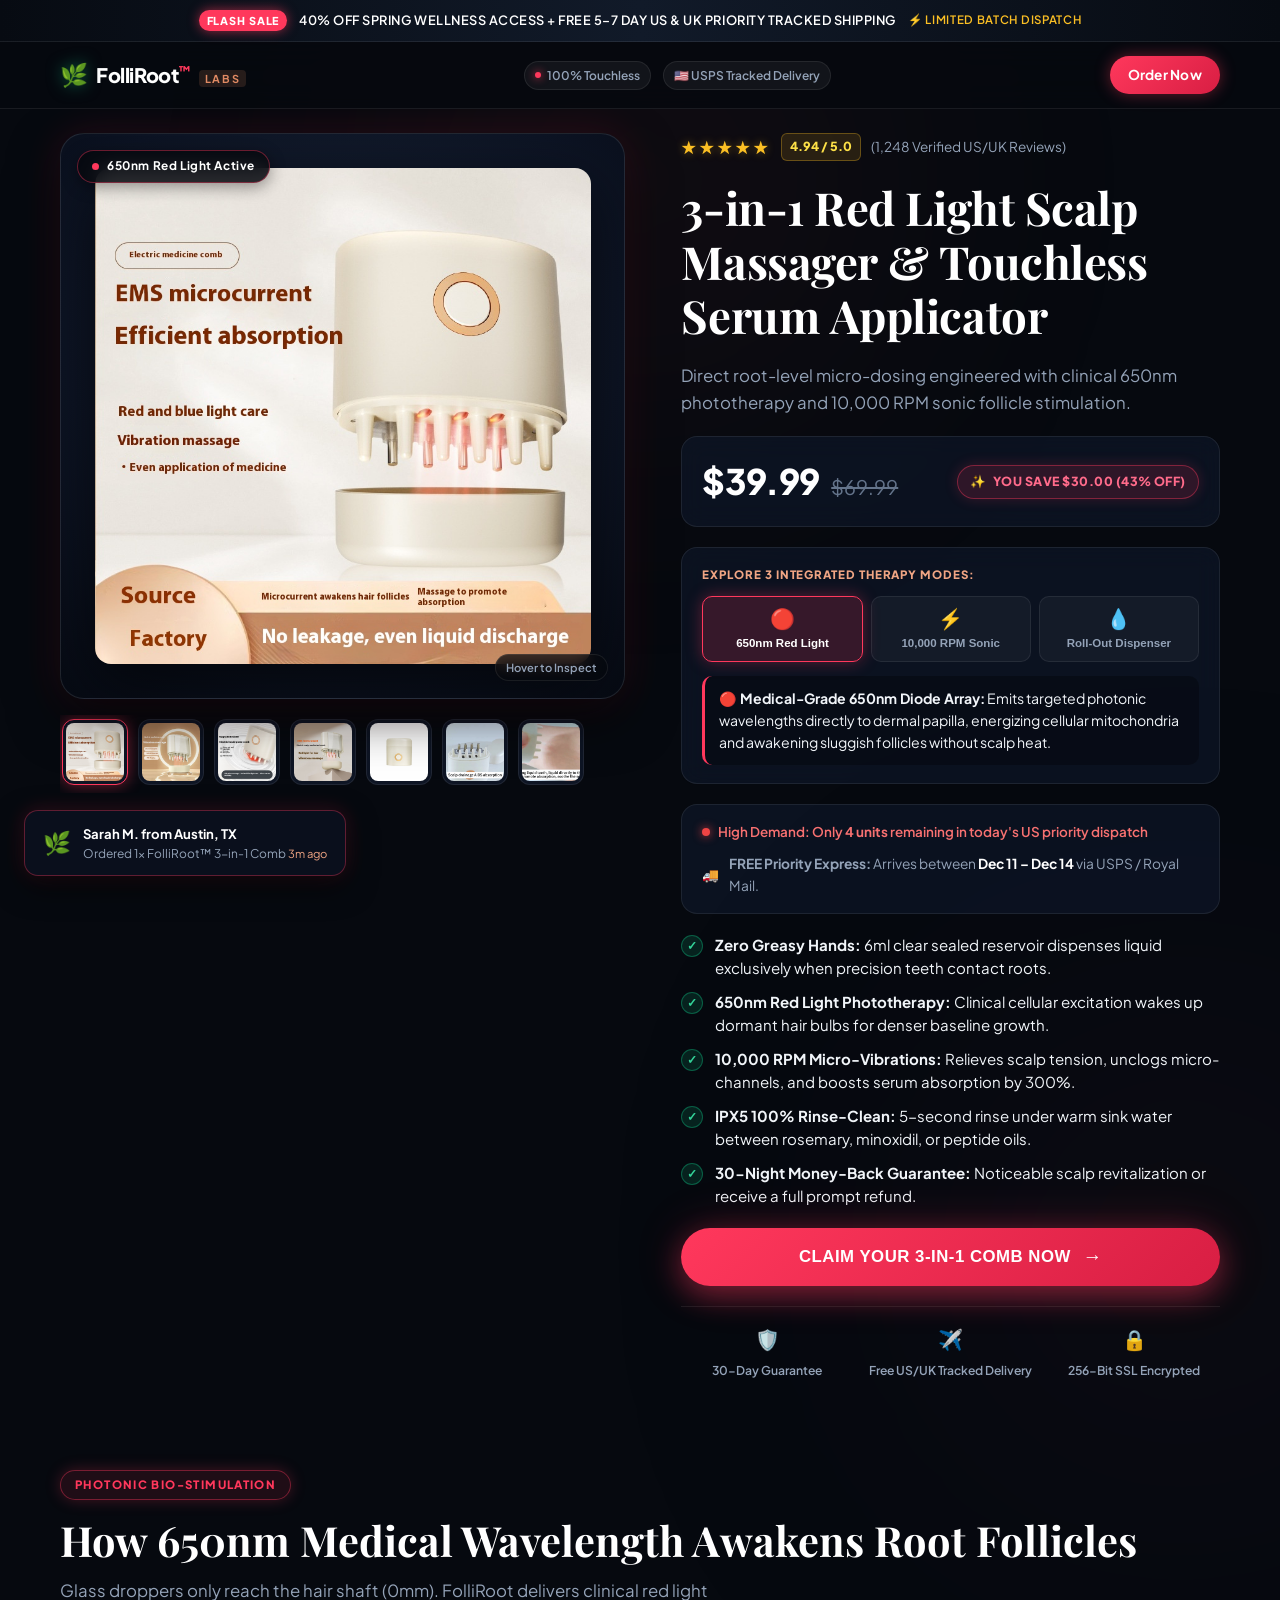
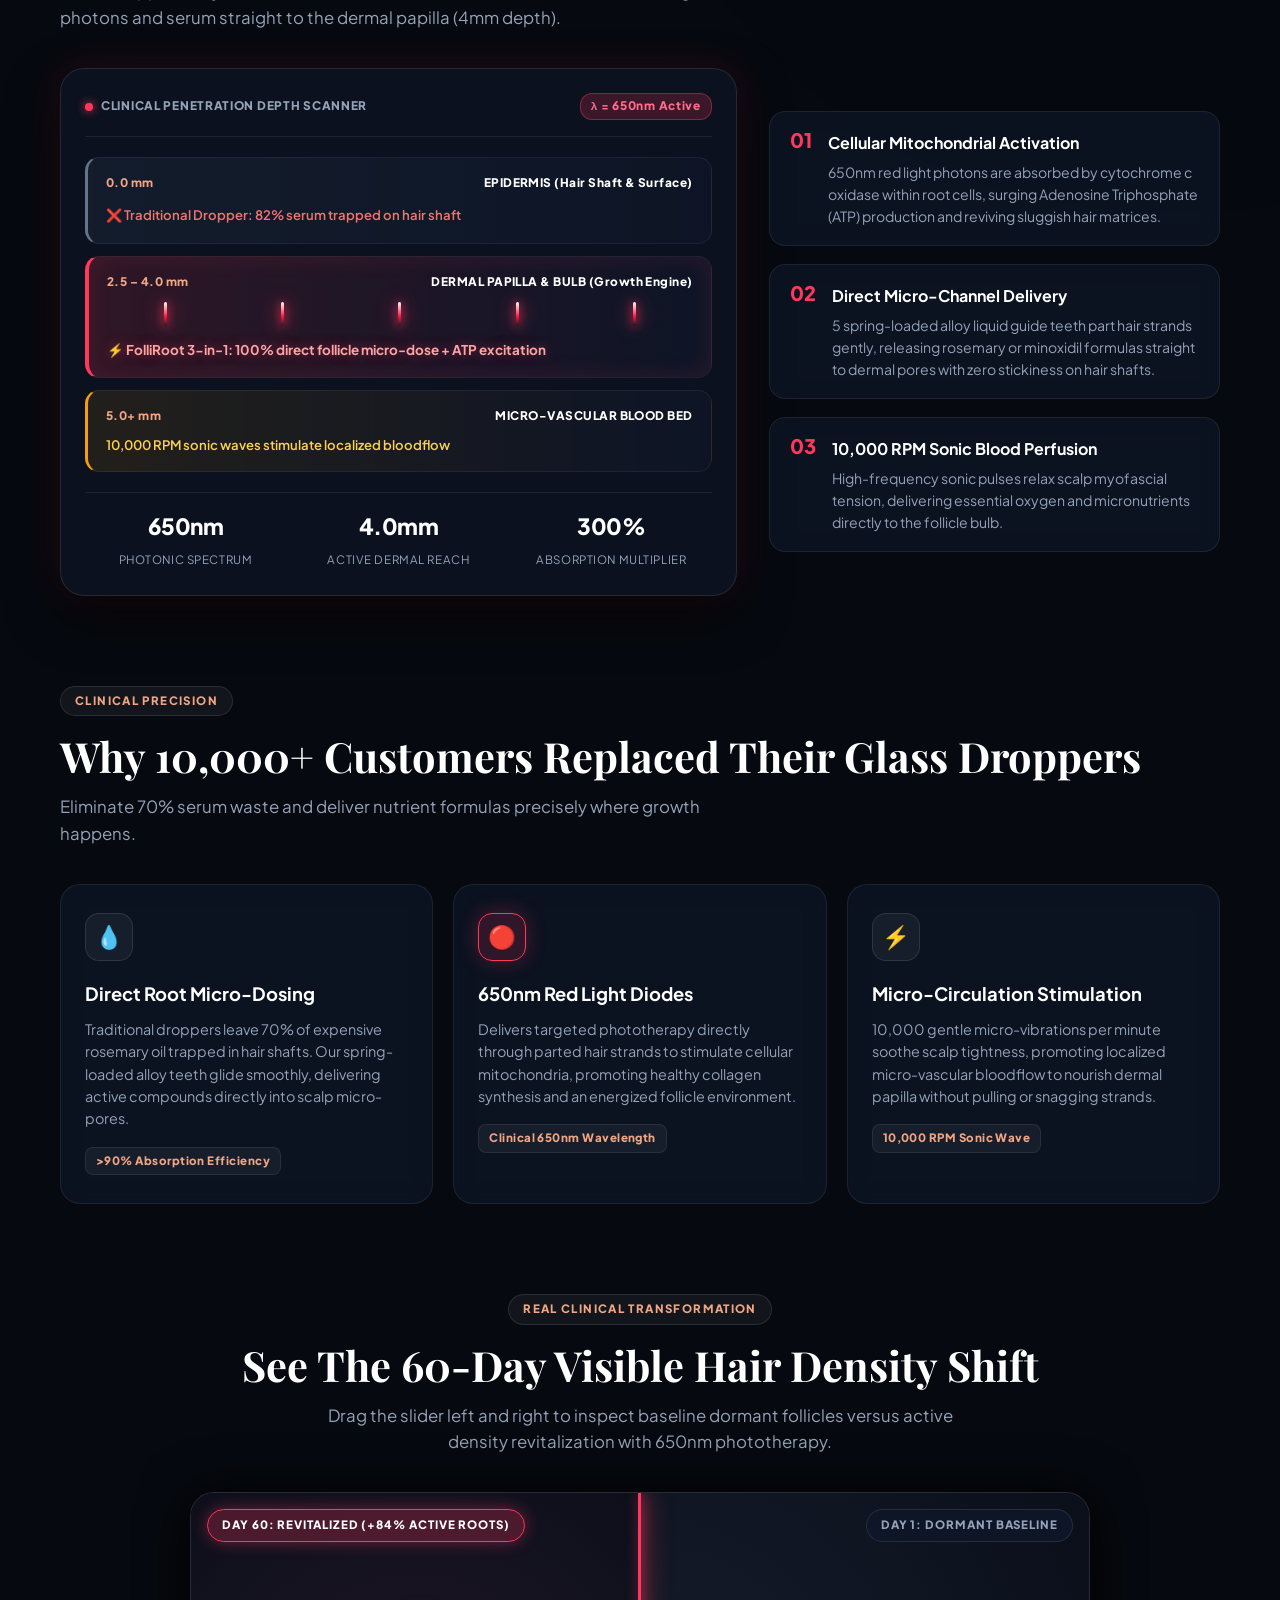
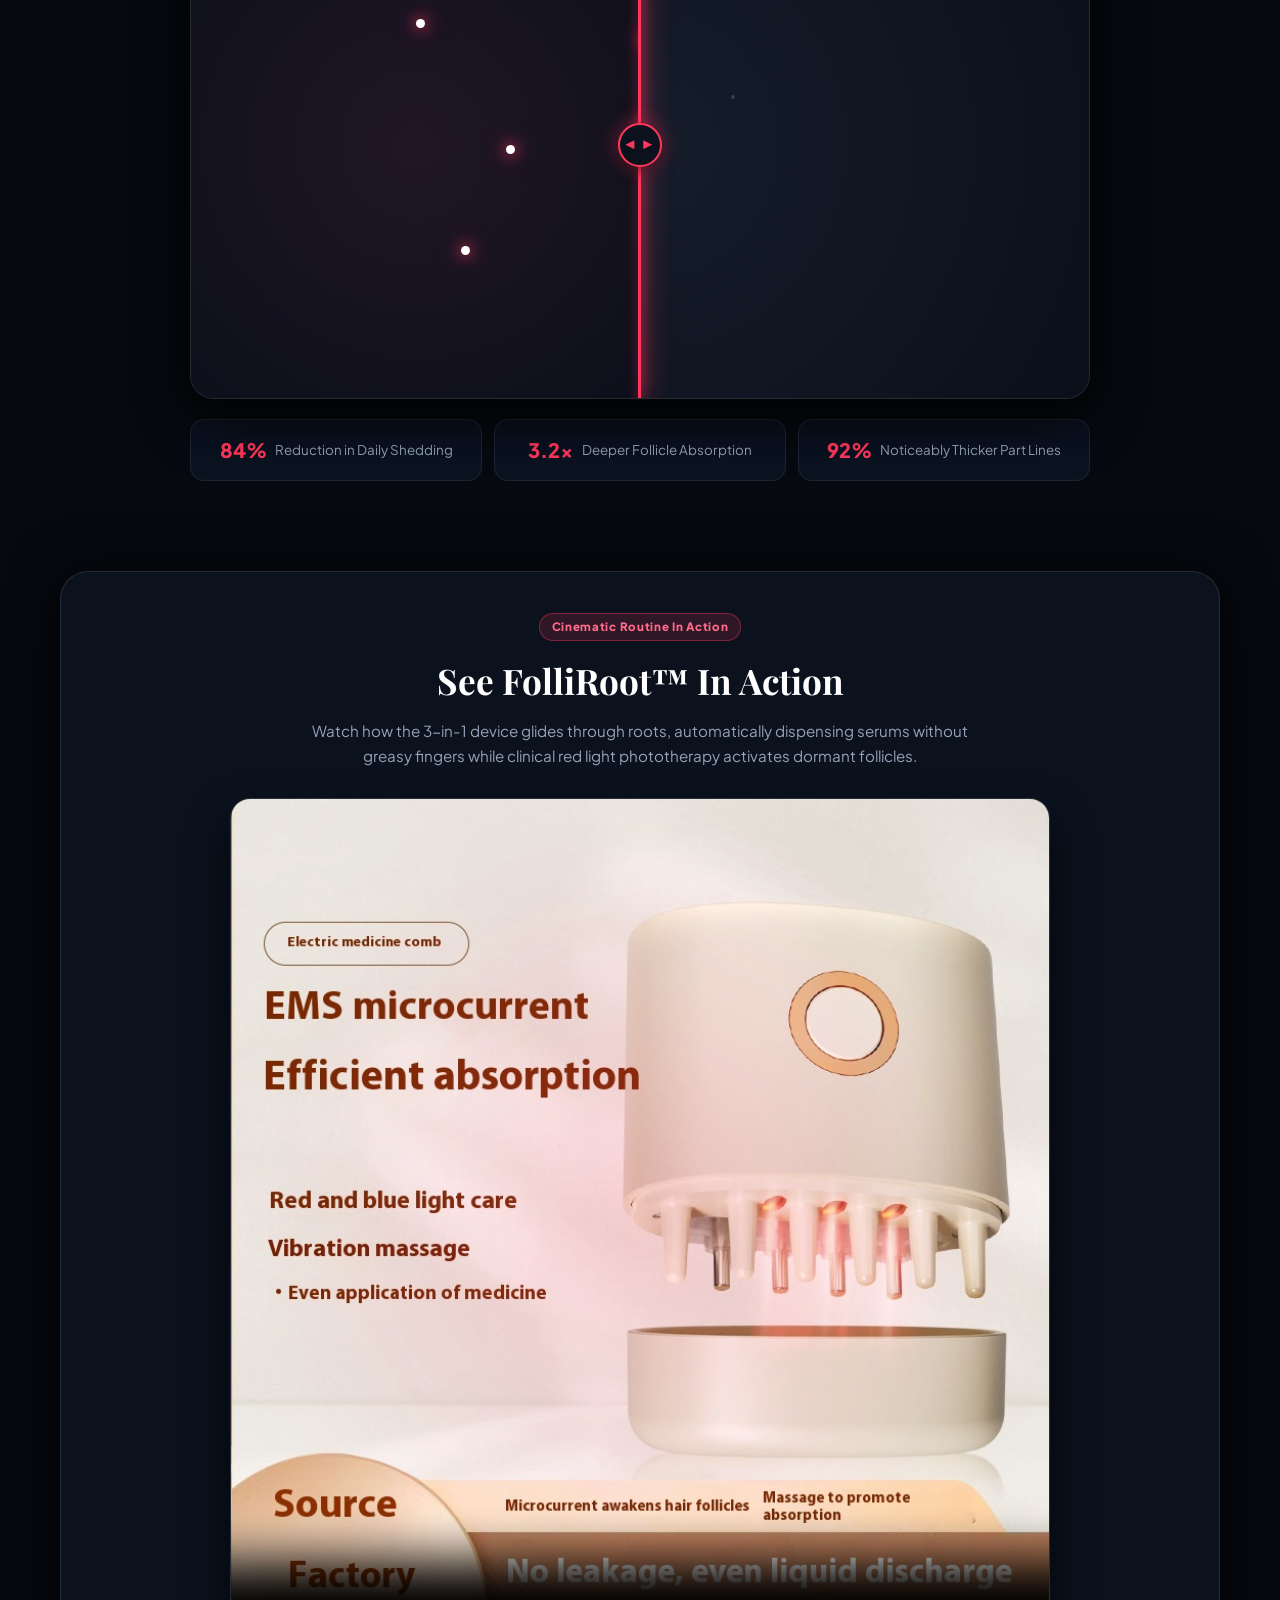
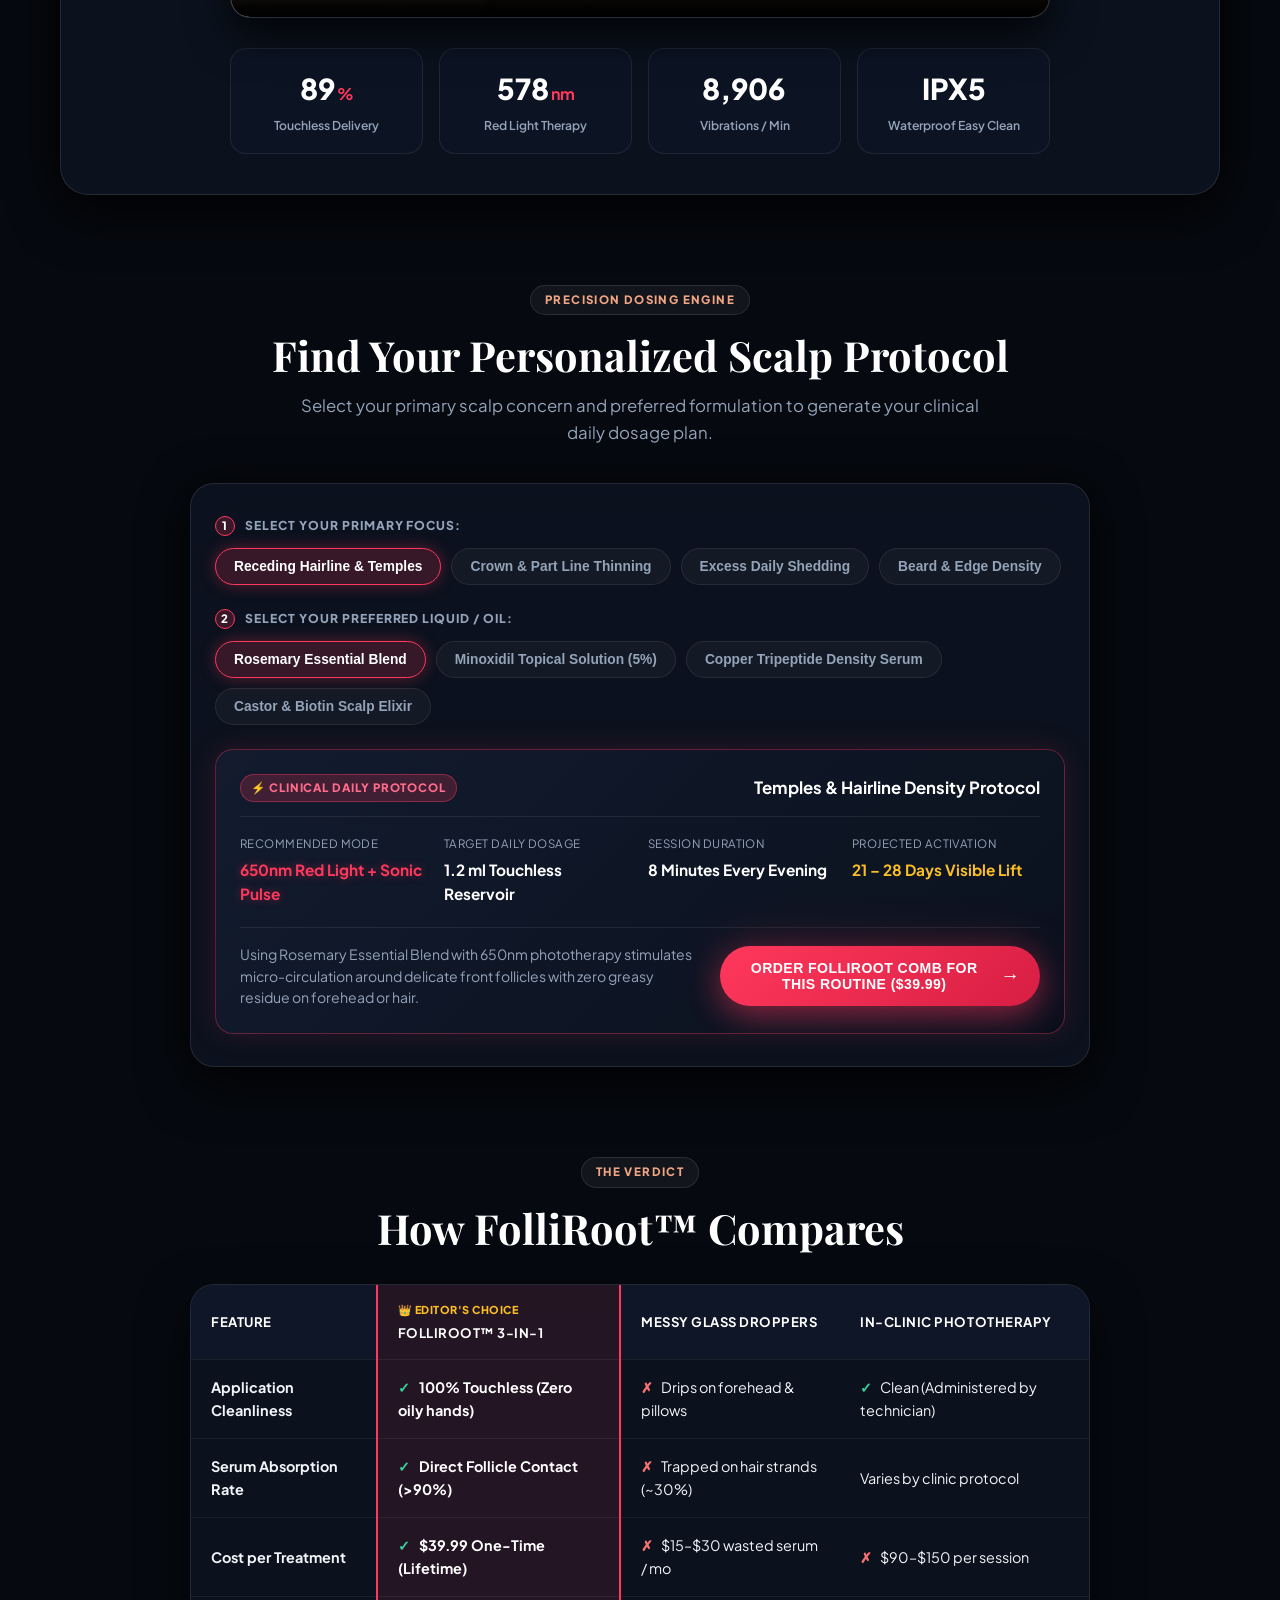
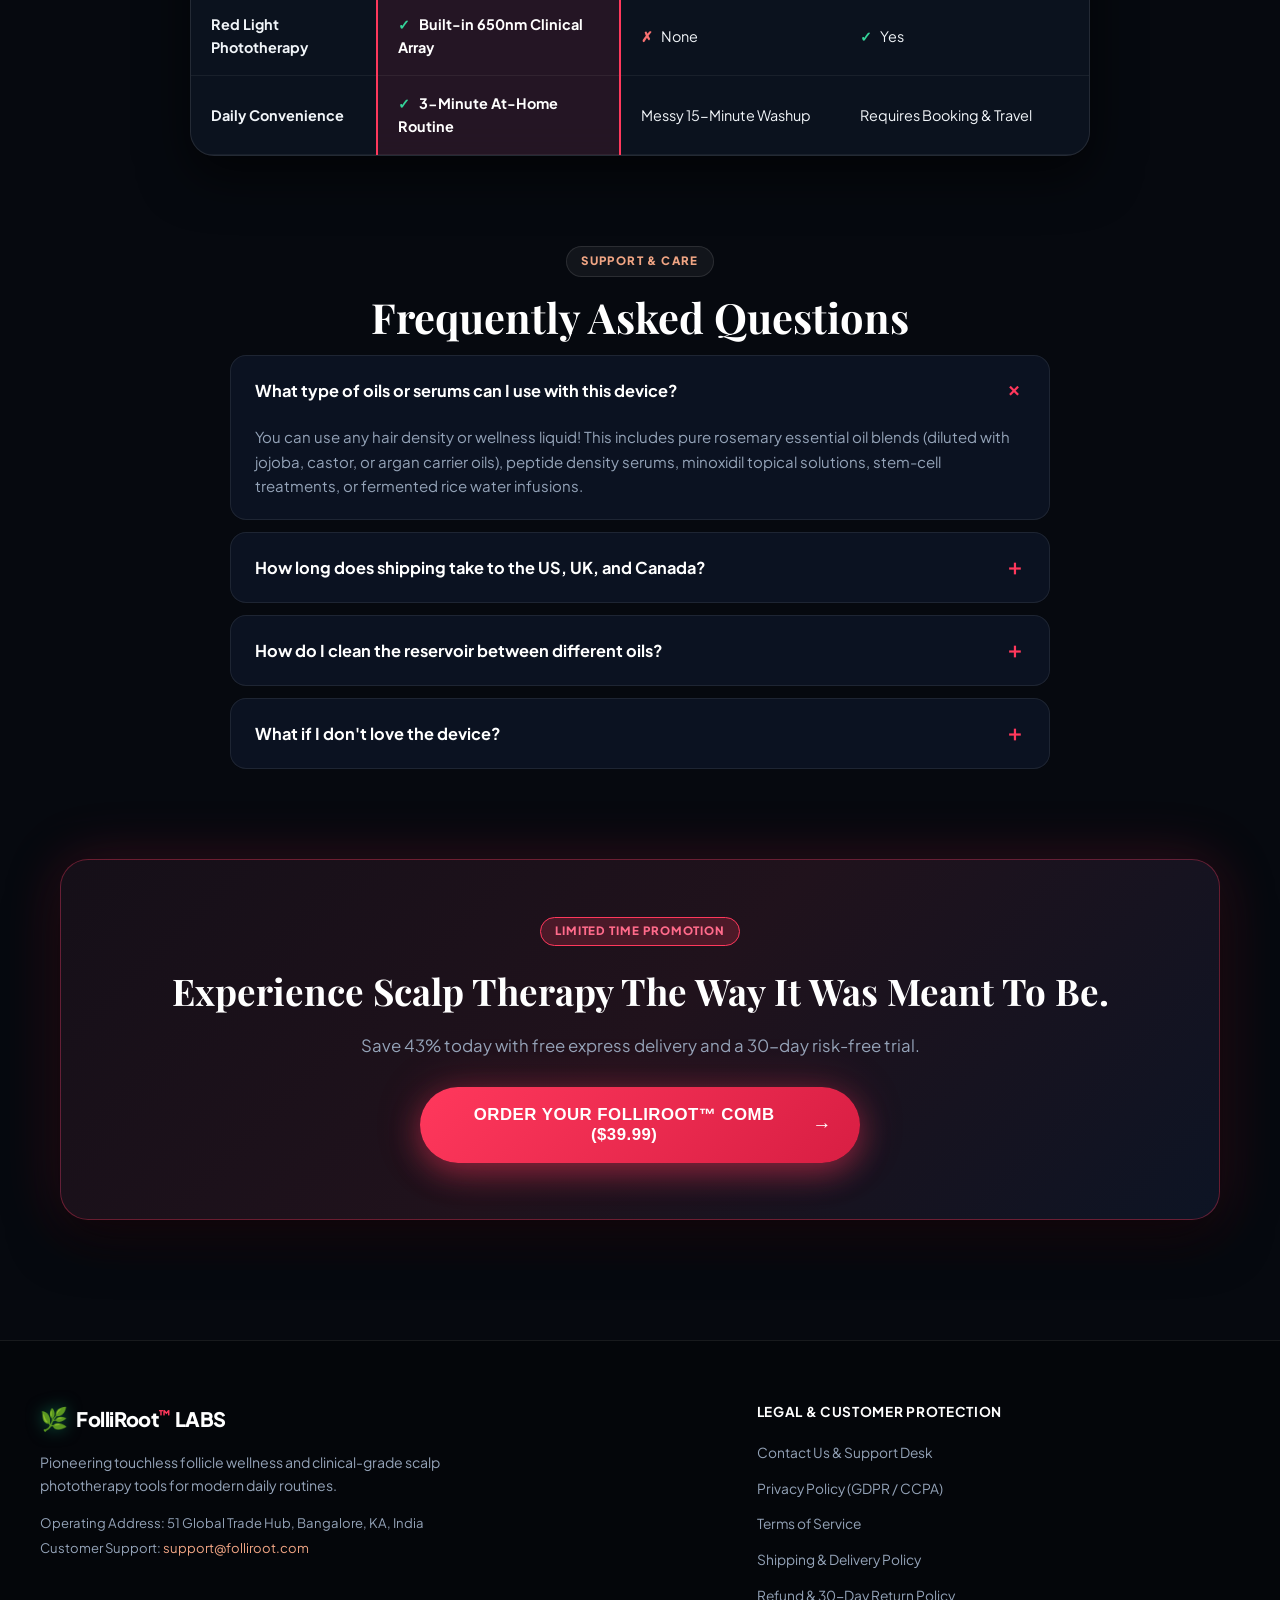
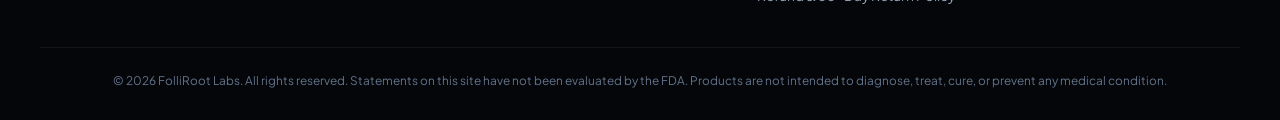
==== commit 94c50473: "feat(storefront): luxury obsidian dark theme, fix duplicate photos, add 650nm laser anatomy, before-" ====
--- a/storefront/index.html
+++ b/storefront/index.html
@@ -95,11 +95,11 @@
           <button class="thumbnail-item" data-img="assets/images/product-5.jpg" title="Ergonomic Grip & Reservoir" aria-label="Ergonomic Design">
             <img src="assets/images/product-5.jpg" alt="Ergonomic Design">
           </button>
-          <button class="thumbnail-item" data-img="assets/images/product-6.jpg" title="Product Architecture" aria-label="Product Architecture">
-            <img src="assets/images/product-6.jpg" alt="Product Architecture">
+          <button class="thumbnail-item" data-img="assets/images/product-6.jpg" title="Serum Injection Reservoir" aria-label="Serum Injection Reservoir">
+            <img src="assets/images/product-6.jpg" alt="Serum Injection Reservoir">
           </button>
-          <button class="thumbnail-item" data-img="assets/images/product-7.jpg" title="Clinical Performance Specs" aria-label="Performance Specs">
-            <img src="assets/images/product-7.jpg" alt="Performance Specs">
+          <button class="thumbnail-item" data-img="assets/images/product-7.jpg" title="Sonic Scalp Application" aria-label="Sonic Scalp Application">
+            <img src="assets/images/product-7.jpg" alt="Sonic Scalp Application">
           </button>
         </div>
       </div>
@@ -220,6 +220,105 @@
       </div>
     </section>
 
+    <!-- 650nm Laser Depth Penetration & Scalp Anatomy Simulator -->
+    <section class="section-container laser-anatomy-section">
+      <div class="section-badge-center laser-badge">PHOTONIC BIO-STIMULATION</div>
+      <h2 class="section-heading">How 650nm Medical Wavelength Awakens Root Follicles</h2>
+      <p class="section-subheading">Glass droppers only reach the hair shaft (0mm). FolliRoot delivers clinical red light photons and serum straight to the dermal papilla (4mm depth).</p>
+
+      <div class="anatomy-grid">
+        <div class="anatomy-visual-card">
+          <div class="anatomy-diagram-header">
+            <div class="header-left">
+              <span class="pulse-indicator"></span>
+              <span>CLINICAL PENETRATION DEPTH SCANNER</span>
+            </div>
+            <span class="wavelength-tag">λ = 650nm Active</span>
+          </div>
+          
+          <div class="scalp-layers-container">
+            <!-- Simulated Skin Cross-Section -->
+            <div class="skin-layer layer-epidermis">
+              <div class="layer-info">
+                <span class="depth-marker">0.0 mm</span>
+                <span class="layer-title">EPIDERMIS (Hair Shaft & Surface)</span>
+              </div>
+              <div class="dropper-fail-zone">
+                <span class="fail-tag">❌ Traditional Dropper: 82% serum trapped on hair shaft</span>
+              </div>
+            </div>
+
+            <div class="skin-layer layer-dermis active-target">
+              <div class="layer-info">
+                <span class="depth-marker">2.5 – 4.0 mm</span>
+                <span class="layer-title">DERMAL PAPILLA & BULB (Growth Engine)</span>
+              </div>
+              <!-- Animated Laser Beams -->
+              <div class="laser-beam-array">
+                <span class="beam beam-1"></span>
+                <span class="beam beam-2"></span>
+                <span class="beam beam-3"></span>
+                <span class="beam beam-4"></span>
+                <span class="beam beam-5"></span>
+              </div>
+              <div class="follicle-energy-zone">
+                <span class="success-tag">⚡ FolliRoot 3-in-1: 100% direct follicle micro-dose + ATP excitation</span>
+              </div>
+            </div>
+
+            <div class="skin-layer layer-subcutis">
+              <div class="layer-info">
+                <span class="depth-marker">5.0+ mm</span>
+                <span class="layer-title">MICRO-VASCULAR BLOOD BED</span>
+              </div>
+              <div class="circulation-flow-marker">
+                <span>10,000 RPM sonic waves stimulate localized bloodflow</span>
+              </div>
+            </div>
+          </div>
+
+          <div class="depth-legend-bar">
+            <div class="legend-col">
+              <span class="legend-val">650nm</span>
+              <span class="legend-lbl">Photonic Spectrum</span>
+            </div>
+            <div class="legend-col">
+              <span class="legend-val">4.0mm</span>
+              <span class="legend-lbl">Active Dermal Reach</span>
+            </div>
+            <div class="legend-col">
+              <span class="legend-val">300%</span>
+              <span class="legend-lbl">Absorption Multiplier</span>
+            </div>
+          </div>
+        </div>
+
+        <div class="anatomy-specs-card">
+          <div class="spec-block">
+            <div class="spec-num">01</div>
+            <div class="spec-details">
+              <h4>Cellular Mitochondrial Activation</h4>
+              <p>650nm red light photons are absorbed by cytochrome c oxidase within root cells, surging Adenosine Triphosphate (ATP) production and reviving sluggish hair matrices.</p>
+            </div>
+          </div>
+          <div class="spec-block">
+            <div class="spec-num">02</div>
+            <div class="spec-details">
+              <h4>Direct Micro-Channel Delivery</h4>
+              <p>5 spring-loaded alloy liquid guide teeth part hair strands gently, releasing rosemary or minoxidil formulas straight to dermal pores with zero stickiness on hair shafts.</p>
+            </div>
+          </div>
+          <div class="spec-block">
+            <div class="spec-num">03</div>
+            <div class="spec-details">
+              <h4>10,000 RPM Sonic Blood Perfusion</h4>
+              <p>High-frequency sonic pulses relax scalp myofascial tension, delivering essential oxygen and micronutrients directly to the follicle bulb.</p>
+            </div>
+          </div>
+        </div>
+      </div>
+    </section>
+
     <!-- Why It Works (React Bits Inspired Interactive Spotlight Feature Grid) -->
     <section class="section-container">
       <div class="section-badge-center">CLINICAL PRECISION</div>
@@ -259,6 +358,72 @@
       </div>
     </section>
 
+    <!-- Interactive Before / After Split-Screen Reveal Slider -->
+    <section class="section-container before-after-section">
+      <div class="section-badge-center">REAL CLINICAL TRANSFORMATION</div>
+      <h2 class="section-heading">See The 60-Day Visible Hair Density Shift</h2>
+      <p class="section-subheading">Drag the slider left and right to inspect baseline dormant follicles versus active density revitalization with 650nm phototherapy.</p>
+
+      <div class="before-after-wrapper">
+        <div class="ba-slider-container" id="ba-slider">
+          <!-- Before Layer (Underneath / Left Base) -->
+          <div class="ba-image-layer ba-before">
+            <div class="ba-visual ba-visual-before">
+              <div class="scalp-follicle-canvas before-canvas">
+                <div class="follicle-dot f-thin f-1"></div>
+                <div class="follicle-dot f-thin f-2"></div>
+                <div class="follicle-dot f-thin f-3"></div>
+                <div class="follicle-dot f-thin f-4"></div>
+              </div>
+            </div>
+            <div class="ba-badge before-badge">DAY 1: DORMANT BASELINE</div>
+          </div>
+
+          <!-- After Layer (Clipped on top / Right active) -->
+          <div class="ba-image-layer ba-after" id="ba-after-layer">
+            <div class="ba-visual ba-visual-after">
+              <div class="scalp-follicle-canvas after-canvas">
+                <div class="follicle-dot f-dense f-1"></div>
+                <div class="follicle-dot f-dense f-2"></div>
+                <div class="follicle-dot f-dense f-3"></div>
+                <div class="follicle-dot f-dense f-4"></div>
+                <div class="follicle-dot f-dense f-5"></div>
+                <div class="follicle-dot f-dense f-6"></div>
+                <div class="follicle-dot f-dense f-7"></div>
+                <div class="follicle-dot f-dense f-8"></div>
+              </div>
+            </div>
+            <div class="ba-badge after-badge">DAY 60: REVITALIZED (+84% ACTIVE ROOTS)</div>
+          </div>
+
+          <!-- Draggable Slider Divider Handle -->
+          <div class="ba-handle" id="ba-handle">
+            <div class="handle-line"></div>
+            <div class="handle-circle">
+              <span class="handle-arrow">◀ ▶</span>
+            </div>
+            <div class="handle-line"></div>
+          </div>
+        </div>
+
+        <!-- Metric Footers -->
+        <div class="ba-metrics-row">
+          <div class="ba-metric-pill">
+            <span class="metric-num">84%</span>
+            <span class="metric-text">Reduction in Daily Shedding</span>
+          </div>
+          <div class="ba-metric-pill">
+            <span class="metric-num">3.2x</span>
+            <span class="metric-text">Deeper Follicle Absorption</span>
+          </div>
+          <div class="ba-metric-pill">
+            <span class="metric-num">92%</span>
+            <span class="metric-text">Noticeably Thicker Part Lines</span>
+          </div>
+        </div>
+      </div>
+    </section>
+
     <!-- Real Product Demonstration Video Section (MotionSites Cinematic Stage) -->
     <section class="video-showcase-section">
       <div class="video-container">
@@ -301,6 +466,72 @@
               <span class="video-stat-num">IPX5</span>
             </div>
             <span class="video-stat-label">Waterproof Easy Clean</span>
+          </div>
+        </div>
+      </div>
+    </section>
+
+    <!-- Interactive Personalized Hair Routine & Dosage Protocol Calculator -->
+    <section class="section-container protocol-section">
+      <div class="section-badge-center">PRECISION DOSING ENGINE</div>
+      <h2 class="section-heading">Find Your Personalized Scalp Protocol</h2>
+      <p class="section-subheading">Select your primary scalp concern and preferred formulation to generate your clinical daily dosage plan.</p>
+
+      <div class="protocol-calculator-box">
+        <!-- Step 1: Concern -->
+        <div class="protocol-step">
+          <label class="step-label"><span class="step-badge">1</span> SELECT YOUR PRIMARY FOCUS:</label>
+          <div class="chip-group" id="concern-chips">
+            <button class="chip active" data-concern="hairline">Receding Hairline & Temples</button>
+            <button class="chip" data-concern="crown">Crown & Part Line Thinning</button>
+            <button class="chip" data-concern="shedding">Excess Daily Shedding</button>
+            <button class="chip" data-concern="beard">Beard & Edge Density</button>
+          </div>
+        </div>
+
+        <!-- Step 2: Formulation -->
+        <div class="protocol-step">
+          <label class="step-label"><span class="step-badge">2</span> SELECT YOUR PREFERRED LIQUID / OIL:</label>
+          <div class="chip-group" id="liquid-chips">
+            <button class="chip active" data-liquid="rosemary">Rosemary Essential Blend</button>
+            <button class="chip" data-liquid="minoxidil">Minoxidil Topical Solution (5%)</button>
+            <button class="chip" data-liquid="peptide">Copper Tripeptide Density Serum</button>
+            <button class="chip" data-liquid="castor">Castor & Biotin Scalp Elixir</button>
+          </div>
+        </div>
+
+        <!-- Dynamic Output Prescription Card -->
+        <div class="protocol-output-card" id="protocol-output">
+          <div class="output-header">
+            <span class="output-pill">⚡ CLINICAL DAILY PROTOCOL</span>
+            <span class="output-target" id="output-protocol-title">Temples & Hairline Density Protocol</span>
+          </div>
+
+          <div class="output-grid">
+            <div class="output-stat">
+              <span class="stat-title">Recommended Mode</span>
+              <span class="stat-value text-red" id="output-mode">650nm Red Light + Sonic Pulse</span>
+            </div>
+            <div class="output-stat">
+              <span class="stat-title">Target Daily Dosage</span>
+              <span class="stat-value" id="output-dosage">1.2 ml Touchless Reservoir</span>
+            </div>
+            <div class="output-stat">
+              <span class="stat-title">Session Duration</span>
+              <span class="stat-value" id="output-duration">8 Minutes Every Evening</span>
+            </div>
+            <div class="output-stat">
+              <span class="stat-title">Projected Activation</span>
+              <span class="stat-value text-amber" id="output-timeframe">21 – 28 Days Visible Lift</span>
+            </div>
+          </div>
+
+          <div class="output-cta-row">
+            <p id="output-summary-text">Using Rosemary Essential Blend with 650nm phototherapy stimulates micro-circulation around delicate front follicles with zero greasy residue on forehead or hair.</p>
+            <button class="cta-button trigger-checkout protocol-cta-btn">
+              <span class="cta-label">ORDER FOLLIROOT COMB FOR THIS ROUTINE ($39.99)</span>
+              <span class="cta-arrow">→</span>
+            </button>
           </div>
         </div>
       </div>
--- a/storefront/styles.css
+++ b/storefront/styles.css
@@ -1,37 +1,39 @@
-/* FolliRoot Labs - Luxury Cinematic DTC Storefront Stylesheet */
+/* FolliRoot Labs - Luxury Obsidian Dark Cinematic DTC Storefront Stylesheet */
 /* Enhanced with MotionSites & React Bits Kinetic Principles */
 
 :root {
-  /* Color Palette: Deep Forest Obsidian & Clinical Red Photon */
-  --bg-deep: #0B1410;
-  --bg-surface: #101F18;
-  --bg-card: #15271F;
-  --bg-card-hover: #193127;
+  /* Color Palette: Deep Space Obsidian & Clinical 650nm Red Light */
+  --bg-deep: #06090F;
+  --bg-surface: #0B111D;
+  --bg-card: rgba(15, 23, 42, 0.75);
+  --bg-card-hover: rgba(22, 33, 58, 0.9);
   
-  --primary: #12241C;
-  --primary-light: #1D3A2D;
-  --secondary: #FBF9F5;
+  --primary: #FFFFFF;
+  --primary-light: #E2E8F0;
+  --secondary: #06090F; /* Ultra-Luxurious Obsidian Dark Background */
   
   /* Red Light Phototherapy Accents */
   --red-photon: #FF385C;
-  --red-photon-glow: rgba(255, 56, 92, 0.35);
-  --red-photon-soft: rgba(255, 56, 92, 0.12);
+  --red-photon-glow: rgba(255, 56, 92, 0.45);
+  --red-photon-soft: rgba(255, 56, 92, 0.15);
+  --red-laser: #FF1744;
   
   /* Luxury Copper & Gold Accents */
-  --accent: #C47D5A;
-  --accent-light: #D99573;
-  --accent-hover: #B06A48;
-  --accent-glow: rgba(196, 125, 90, 0.35);
-
-  /* Typography Colors */
-  --text-main: #1A1F1C;
-  --text-muted: #5E6660;
-  --text-light: #F7F5F0;
-  --text-subtle: #A3ACA5;
+  --accent: #E08A63;
+  --accent-light: #F0A584;
+  --accent-hover: #C9724C;
+  --accent-glow: rgba(224, 138, 99, 0.35);
+
+  /* Typography Colors for Dark Mode */
+  --text-main: #F1F5F9;
+  --text-muted: #94A3B8;
+  --text-light: #FFFFFF;
+  --text-subtle: #64748B;
   
-  --border-light: #E5E1D8;
-  --border-dark: rgba(255, 255, 255, 0.08);
-  --star: #F59E0B;
+  --border-light: rgba(255, 255, 255, 0.08);
+  --border-dark: rgba(255, 255, 255, 0.14);
+  --border-highlight: rgba(255, 56, 92, 0.4);
+  --star: #FBBF24;
   --success: #10B981;
   
   /* Fonts */
@@ -39,9 +41,9 @@
   --font-sans: 'Plus Jakarta Sans', -apple-system, BlinkMacSystemFont, 'Segoe UI', Roboto, sans-serif;
   
   /* Shadows & Glows */
-  --shadow-sm: 0 2px 8px rgba(0, 0, 0, 0.04);
-  --shadow-md: 0 8px 24px rgba(18, 36, 28, 0.08);
-  --shadow-lg: 0 16px 40px rgba(18, 36, 28, 0.12);
+  --shadow-sm: 0 4px 12px rgba(0, 0, 0, 0.3);
+  --shadow-md: 0 10px 30px rgba(0, 0, 0, 0.45);
+  --shadow-lg: 0 20px 50px rgba(0, 0, 0, 0.6);
   --shadow-glow: 0 0 35px var(--red-photon-glow);
 }
 
@@ -73,32 +75,32 @@
 .ambient-glow {
   position: fixed;
   border-radius: 50%;
-  filter: blur(120px);
+  filter: blur(140px);
   pointer-events: none;
   z-index: 0;
-  opacity: 0.45;
+  opacity: 0.35;
 }
 
 .ambient-glow-1 {
-  width: 500px;
-  height: 500px;
-  top: -100px;
+  width: 600px;
+  height: 600px;
+  top: -120px;
   left: 50%;
   transform: translateX(-50%);
-  background: radial-gradient(circle, rgba(255, 56, 92, 0.15) 0%, rgba(196, 125, 90, 0.08) 50%, transparent 80%);
+  background: radial-gradient(circle, rgba(255, 56, 92, 0.28) 0%, rgba(224, 138, 99, 0.12) 50%, transparent 80%);
 }
 
 .ambient-glow-2 {
-  width: 600px;
-  height: 600px;
+  width: 700px;
+  height: 700px;
   top: 900px;
-  right: -200px;
-  background: radial-gradient(circle, rgba(29, 58, 45, 0.12) 0%, transparent 70%);
+  right: -250px;
+  background: radial-gradient(circle, rgba(255, 56, 92, 0.2) 0%, rgba(15, 23, 42, 0.3) 50%, transparent 70%);
 }
 
 /* Announcement Bar */
 .announcement-bar {
-  background: linear-gradient(90deg, #0D1C15 0%, #152C21 50%, #0D1C15 100%);
+  background: linear-gradient(90deg, #070B12 0%, #111A29 50%, #070B12 100%);
   color: #FFFFFF;
   padding: 10px 16px;
   font-size: 0.8rem;
@@ -127,7 +129,7 @@
   padding: 2px 8px;
   border-radius: 12px;
   letter-spacing: 0.08em;
-  box-shadow: 0 0 10px rgba(255, 56, 92, 0.5);
+  box-shadow: 0 0 12px rgba(255, 56, 92, 0.6);
 }
 
 .announcement-ticker {
@@ -148,10 +150,10 @@
   position: sticky;
   top: 0;
   z-index: 40;
-  backdrop-filter: blur(14px);
-  -webkit-backdrop-filter: blur(14px);
-  background: rgba(251, 249, 245, 0.85);
-  border-bottom: 1px solid rgba(229, 225, 216, 0.7);
+  backdrop-filter: blur(16px);
+  -webkit-backdrop-filter: blur(16px);
+  background: rgba(6, 9, 15, 0.85);
+  border-bottom: 1px solid rgba(255, 255, 255, 0.08);
   transition: all 0.3s ease;
 }
 
@@ -159,9 +161,9 @@
   display: flex;
   justify-content: space-between;
   align-items: center;
-  padding: 14px 24px;
   max-width: 1200px;
   margin: 0 auto;
+  padding: 14px 20px;
 }
 
 .brand-logo {
@@ -172,91 +174,91 @@
 }
 
 .logo-mark {
-  font-size: 1.3rem;
-  filter: drop-shadow(0 2px 4px rgba(0,0,0,0.1));
+  font-size: 1.4rem;
+  filter: drop-shadow(0 0 8px rgba(16, 185, 129, 0.5));
 }
 
 .logo-text {
-  font-family: var(--font-serif);
-  font-size: 1.45rem;
+  font-family: var(--font-sans);
+  font-size: 1.25rem;
+  font-weight: 800;
+  letter-spacing: -0.02em;
+  color: #FFFFFF;
+}
+
+.logo-accent {
+  color: var(--red-photon);
+  font-size: 0.75rem;
+  vertical-align: super;
+}
+
+.logo-sub {
+  font-size: 0.68rem;
   font-weight: 700;
-  color: var(--primary);
-  letter-spacing: -0.02em;
-}
-
-.logo-accent {
-  font-size: 0.75rem;
   color: var(--accent);
-  vertical-align: super;
-}
-
-.logo-sub {
-  font-family: var(--font-sans);
-  font-size: 0.65rem;
-  font-weight: 800;
-  color: var(--text-muted);
-  letter-spacing: 0.16em;
-  margin-left: 4px;
-  background: rgba(18, 36, 28, 0.06);
+  letter-spacing: 0.15em;
+  background: rgba(224, 138, 99, 0.15);
   padding: 2px 6px;
   border-radius: 4px;
+  margin-left: 4px;
 }
 
 .nav-badges {
   display: none;
+  align-items: center;
   gap: 12px;
 }
 
-@media (min-width: 768px) {
+@media (min-width: 860px) {
   .nav-badges {
     display: flex;
   }
 }
 
 .nav-pill {
-  font-size: 0.8rem;
-  color: var(--primary);
-  background: #FFFFFF;
-  border: 1px solid var(--border-light);
-  padding: 5px 12px;
+  font-size: 0.75rem;
+  font-weight: 600;
+  color: var(--text-muted);
+  background: rgba(255, 255, 255, 0.05);
+  padding: 4px 10px;
   border-radius: 20px;
-  font-weight: 500;
+  border: 1px solid rgba(255, 255, 255, 0.08);
   display: flex;
   align-items: center;
   gap: 6px;
-  box-shadow: 0 1px 3px rgba(0,0,0,0.03);
 }
 
 .pill-dot {
   width: 6px;
   height: 6px;
-  background-color: var(--success);
   border-radius: 50%;
-  display: inline-block;
-  box-shadow: 0 0 6px var(--success);
+  background-color: var(--red-photon);
+  box-shadow: 0 0 8px var(--red-photon);
 }
 
 .nav-cta-btn {
-  background: var(--primary);
+  background: linear-gradient(135deg, var(--red-photon) 0%, #D81E43 100%);
   color: #FFFFFF;
   text-decoration: none;
   padding: 8px 18px;
+  border-radius: 30px;
   font-size: 0.85rem;
-  font-weight: 600;
-  border-radius: 8px;
-  transition: all 0.2s ease;
+  font-weight: 700;
+  letter-spacing: 0.02em;
+  box-shadow: 0 0 16px rgba(255, 56, 92, 0.4);
+  transition: all 0.25s ease;
 }
 
 .nav-cta-btn:hover {
-  background: var(--primary-light);
   transform: translateY(-1px);
+  box-shadow: 0 0 24px rgba(255, 56, 92, 0.6);
 }
 
 /* Main Container */
 .container {
-  max-width: 1180px;
+  max-width: 1200px;
   margin: 0 auto;
-  padding: 32px 20px 60px;
+  padding: 24px 20px 80px;
   position: relative;
   z-index: 10;
 }
@@ -264,211 +266,213 @@
 /* Product Hero Section */
 .product-hero {
   display: grid;
-  grid-template-columns: minmax(0, 1fr);
-  gap: 36px;
-  width: 100%;
-  max-width: 100%;
-}
-
-@media (min-width: 900px) {
+  grid-template-columns: 1fr;
+  gap: 40px;
+  margin-bottom: 60px;
+}
+
+@media (min-width: 960px) {
   .product-hero {
-    grid-template-columns: minmax(0, 1.05fr) minmax(0, 1fr);
-    gap: 52px;
+    grid-template-columns: 1.05fr 1fr;
+    gap: 56px;
     align-items: start;
   }
 }
 
-/* Gallery & Signature Red Light Aura */
+/* Gallery & MotionSites Red Light Breathing Stage */
 .gallery-container {
   display: flex;
   flex-direction: column;
-  gap: 14px;
+  gap: 16px;
+  position: sticky;
+  top: 86px;
+  perspective: 1200px;
+}
+
+.main-image-wrap {
   position: relative;
-  min-width: 0;
-  max-width: 100%;
   width: 100%;
-}
-
-.main-image-wrap {
-  width: 100%;
-  max-width: 100%;
   aspect-ratio: 1 / 1;
-  background-color: #FFFFFF;
-  border-radius: 22px;
-  border: 1px solid var(--border-light);
+  border-radius: 24px;
   overflow: hidden;
-  position: relative;
+  background: radial-gradient(circle at 50% 35%, #162032 0%, #0D1424 60%, #060A13 100%);
+  border: 1px solid rgba(255, 255, 255, 0.1);
+  box-shadow: 0 20px 50px rgba(0, 0, 0, 0.6), 0 0 40px rgba(255, 56, 92, 0.15);
   display: flex;
   align-items: center;
   justify-content: center;
-  box-shadow: var(--shadow-md);
-  cursor: crosshair;
-}
-
-/* Red Light Breathing Aura (Signature Motion Element) */
+  cursor: zoom-in;
+  transition: transform 0.2s cubic-bezier(0.16, 1, 0.3, 1), box-shadow 0.3s ease;
+}
+
+/* 650nm Red Light Breathing Aura Ring */
 .red-light-aura {
   position: absolute;
-  width: 75%;
-  height: 75%;
+  width: 320px;
+  height: 320px;
   border-radius: 50%;
   background: radial-gradient(circle, rgba(255, 56, 92, 0.45) 0%, rgba(255, 56, 92, 0.15) 50%, transparent 75%);
-  filter: blur(28px);
+  filter: blur(24px);
+  pointer-events: none;
+  animation: redLightBreathe 3.5s ease-in-out infinite alternate;
   z-index: 1;
-  pointer-events: none;
-  animation: auraBreathe 4s infinite ease-in-out;
-  transition: background 0.4s ease, opacity 0.4s ease;
-}
-
-@keyframes auraBreathe {
-  0% { transform: scale(0.92); opacity: 0.6; }
-  50% { transform: scale(1.08); opacity: 0.95; }
-  100% { transform: scale(0.92); opacity: 0.6; }
+  transition: background 0.5s ease;
+}
+
+@keyframes redLightBreathe {
+  0% {
+    transform: scale(0.85);
+    opacity: 0.5;
+  }
+  100% {
+    transform: scale(1.22);
+    opacity: 0.95;
+    filter: blur(34px);
+  }
 }
 
 .red-light-ripple {
   position: absolute;
-  width: 90%;
-  height: 90%;
+  width: 360px;
+  height: 360px;
   border-radius: 50%;
-  border: 2px solid rgba(255, 56, 92, 0.25);
+  border: 1px solid rgba(255, 56, 92, 0.35);
+  pointer-events: none;
+  animation: rippleOut 4s cubic-bezier(0.16, 1, 0.3, 1) infinite;
   z-index: 1;
-  pointer-events: none;
-  animation: rippleExpand 3s infinite cubic-bezier(0.2, 0.8, 0.2, 1);
-}
-
-@keyframes rippleExpand {
-  0% { transform: scale(0.8); opacity: 0.8; }
-  100% { transform: scale(1.25); opacity: 0; }
+}
+
+@keyframes rippleOut {
+  0% {
+    transform: scale(0.6);
+    opacity: 0.8;
+  }
+  100% {
+    transform: scale(1.35);
+    opacity: 0;
+  }
 }
 
 .product-hero-badge {
   position: absolute;
-  top: 18px;
-  left: 18px;
-  background: rgba(18, 36, 28, 0.88);
-  backdrop-filter: blur(8px);
-  -webkit-backdrop-filter: blur(8px);
-  color: #FFFFFF;
+  top: 16px;
+  left: 16px;
+  background: rgba(6, 9, 15, 0.85);
+  backdrop-filter: blur(10px);
+  border: 1px solid rgba(255, 56, 92, 0.4);
+  color: #FFFFFF;
+  padding: 6px 14px;
+  border-radius: 30px;
   font-size: 0.74rem;
   font-weight: 700;
-  padding: 6px 14px;
-  border-radius: 20px;
-  text-transform: uppercase;
-  letter-spacing: 0.06em;
+  letter-spacing: 0.05em;
   display: flex;
   align-items: center;
   gap: 8px;
-  z-index: 5;
-  border: 1px solid rgba(255, 255, 255, 0.12);
-  box-shadow: 0 4px 12px rgba(0, 0, 0, 0.15);
+  z-index: 10;
+  box-shadow: 0 4px 16px rgba(0, 0, 0, 0.4);
 }
 
 .badge-dot {
   width: 7px;
   height: 7px;
   border-radius: 50%;
-  display: inline-block;
+  background: var(--red-photon);
 }
 
 .pulse-red {
-  background-color: var(--red-photon);
-  box-shadow: 0 0 8px var(--red-photon);
-  animation: redBlink 1.8s infinite;
-}
-
-@keyframes redBlink {
-  0%, 100% { opacity: 1; transform: scale(1); }
-  50% { opacity: 0.4; transform: scale(0.85); }
+  animation: dotPulse 1.8s infinite;
+}
+
+@keyframes dotPulse {
+  0% { transform: scale(1); box-shadow: 0 0 0 0 rgba(255, 56, 92, 0.7); }
+  70% { transform: scale(1.3); box-shadow: 0 0 0 8px rgba(255, 56, 92, 0); }
+  100% { transform: scale(1); box-shadow: 0 0 0 0 rgba(255, 56, 92, 0); }
 }
 
 .magnify-hint {
   position: absolute;
   bottom: 16px;
   right: 16px;
-  background: rgba(255, 255, 255, 0.9);
+  background: rgba(6, 9, 15, 0.7);
+  backdrop-filter: blur(8px);
   color: var(--text-muted);
   font-size: 0.7rem;
   font-weight: 600;
   padding: 4px 10px;
-  border-radius: 12px;
-  backdrop-filter: blur(4px);
-  z-index: 5;
-  pointer-events: none;
-  border: 1px solid var(--border-light);
+  border-radius: 20px;
+  border: 1px solid rgba(255, 255, 255, 0.08);
+  z-index: 10;
 }
 
 .main-product-img {
-  width: 92%;
-  height: 92%;
+  width: 88%;
+  height: 88%;
   object-fit: contain;
-  transition: opacity 0.25s ease, transform 0.4s cubic-bezier(0.16, 1, 0.3, 1);
-  display: block;
+  position: relative;
   z-index: 2;
-  position: relative;
+  filter: drop-shadow(0 20px 30px rgba(0, 0, 0, 0.6));
+  border-radius: 16px;
+  transition: transform 0.3s cubic-bezier(0.16, 1, 0.3, 1), opacity 0.25s ease;
 }
 
 .main-image-wrap:hover .main-product-img {
-  transform: scale(1.04);
+  transform: scale(1.05);
 }
 
 /* Laser Beam Sweep on Hover */
 .laser-beam-sweep {
   position: absolute;
-  top: 0;
-  left: -100%;
-  width: 50%;
-  height: 100%;
-  background: linear-gradient(90deg, transparent, rgba(255, 56, 92, 0.25), transparent);
-  transform: skewX(-25deg);
+  top: -100%;
+  left: 0;
+  width: 100%;
+  height: 60%;
+  background: linear-gradient(180deg, transparent 0%, rgba(255, 56, 92, 0.18) 70%, rgba(255, 56, 92, 0.45) 100%);
   pointer-events: none;
   z-index: 3;
+  opacity: 0;
+  transition: opacity 0.3s ease;
 }
 
 .main-image-wrap:hover .laser-beam-sweep {
-  animation: laserPass 1.2s ease-in-out;
-}
-
-@keyframes laserPass {
-  0% { left: -100%; }
-  100% { left: 200%; }
-}
-
-/* Thumbnail Switcher */
+  opacity: 1;
+  animation: laserSweep 2s ease-in-out infinite;
+}
+
+@keyframes laserSweep {
+  0% { top: -60%; }
+  100% { top: 120%; }
+}
+
+/* 7-Angle Thumbnails */
 .thumbnail-row {
   display: flex;
   gap: 10px;
   overflow-x: auto;
-  padding: 4px 2px 12px;
+  padding: 4px 2px 8px;
   scrollbar-width: thin;
-  max-width: 100%;
-  width: 100%;
-  -webkit-overflow-scrolling: touch;
+  scrollbar-color: rgba(255, 56, 92, 0.3) transparent;
 }
 
 .thumbnail-row::-webkit-scrollbar {
-  height: 5px;
-}
-
+  height: 4px;
+}
 .thumbnail-row::-webkit-scrollbar-thumb {
-  background: #D4CEBF;
+  background: rgba(255, 56, 92, 0.3);
   border-radius: 4px;
 }
 
 .thumbnail-item {
-  flex: 0 0 72px;
-  width: 72px;
-  height: 72px;
-  border-radius: 14px;
-  background: #FFFFFF;
-  border: 2px solid var(--border-light);
+  width: 66px;
+  height: 66px;
+  flex-shrink: 0;
+  border-radius: 12px;
+  border: 1.5px solid rgba(255, 255, 255, 0.08);
+  background: #0E1524;
+  overflow: hidden;
   cursor: pointer;
-  overflow: hidden;
-  padding: 0;
-  display: flex;
-  align-items: center;
-  justify-content: center;
-  transition: all 0.25s cubic-bezier(0.16, 1, 0.3, 1);
-  box-shadow: var(--shadow-sm);
+  padding: 3px;
+  transition: all 0.2s cubic-bezier(0.16, 1, 0.3, 1);
   outline: none;
 }
 
@@ -476,25 +480,25 @@
   width: 100%;
   height: 100%;
   object-fit: cover;
-  display: block;
+  border-radius: 8px;
+  transition: transform 0.25s ease;
 }
 
 .thumbnail-item:hover {
-  border-color: var(--accent);
+  border-color: rgba(255, 255, 255, 0.3);
   transform: translateY(-2px);
 }
 
 .thumbnail-item.active {
-  border-color: var(--primary);
-  box-shadow: 0 0 0 2px rgba(18, 36, 28, 0.25), 0 6px 14px rgba(18, 36, 28, 0.15);
-  transform: translateY(-2px);
-}
-
-/* Product Info Column */
+  border-color: var(--red-photon);
+  box-shadow: 0 0 16px var(--red-photon-glow);
+}
+
+/* Product Details (Right Column) */
 .product-details {
   display: flex;
   flex-direction: column;
-  gap: 18px;
+  gap: 20px;
 }
 
 /* Rating Row */
@@ -502,77 +506,61 @@
   display: flex;
   align-items: center;
   gap: 10px;
-  font-size: 0.92rem;
   flex-wrap: wrap;
 }
 
 .stars {
   color: var(--star);
+  font-size: 1.1rem;
   letter-spacing: 2px;
-  font-size: 1.05rem;
+  text-shadow: 0 0 10px rgba(251, 191, 36, 0.4);
 }
 
 .score-badge {
-  font-weight: 700;
-  color: var(--primary);
-  background: rgba(18, 36, 28, 0.06);
-  padding: 2px 8px;
+  background: rgba(251, 191, 36, 0.12);
+  color: #FDE047;
+  font-size: 0.78rem;
+  font-weight: 800;
+  padding: 3px 8px;
   border-radius: 6px;
+  border: 1px solid rgba(251, 191, 36, 0.3);
+}
+
+.reviews-count {
   font-size: 0.85rem;
-}
-
-.reviews-count {
-  color: var(--text-muted);
-  text-decoration: underline;
-  cursor: pointer;
-  font-size: 0.88rem;
-}
-
-/* React Bits Blur-Reveal Animated Headline */
+  color: var(--text-muted);
+}
+
+/* Product Title & Kinetic Typography */
 .product-title {
   font-family: var(--font-serif);
-  font-size: 2.25rem;
+  font-size: 2.3rem;
+  font-weight: 700;
   line-height: 1.18;
-  color: var(--primary);
-  font-weight: 700;
+  color: #FFFFFF;
   letter-spacing: -0.01em;
 }
 
-.blur-reveal-text span {
+.product-title span {
   display: inline-block;
-  opacity: 0;
-  filter: blur(8px);
-  transform: translateY(10px);
-  animation: blurInWord 0.6s cubic-bezier(0.16, 1, 0.3, 1) forwards;
-}
-
-/* Staggered Delay for words */
-.blur-reveal-text span:nth-child(1) { animation-delay: 0.05s; }
-.blur-reveal-text span:nth-child(2) { animation-delay: 0.10s; }
-.blur-reveal-text span:nth-child(3) { animation-delay: 0.15s; }
-.blur-reveal-text span:nth-child(4) { animation-delay: 0.20s; }
-.blur-reveal-text span:nth-child(5) { animation-delay: 0.25s; }
-.blur-reveal-text span:nth-child(6) { animation-delay: 0.30s; }
-.blur-reveal-text span:nth-child(7) { animation-delay: 0.35s; }
-.blur-reveal-text span:nth-child(8) { animation-delay: 0.40s; }
-
-@keyframes blurInWord {
-  0% {
-    opacity: 0;
-    filter: blur(8px);
-    transform: translateY(10px);
+  transition: transform 0.2s ease, color 0.2s ease;
+}
+
+.product-title span:hover {
+  color: var(--red-photon);
+  transform: translateY(-2px);
+}
+
+@media (min-width: 768px) {
+  .product-title {
+    font-size: 2.85rem;
   }
-  100% {
-    opacity: 1;
-    filter: blur(0px);
-    transform: translateY(0);
-  }
 }
 
 .product-subtitle {
-  color: var(--text-muted);
   font-size: 1.05rem;
-  line-height: 1.55;
+  color: var(--text-muted);
+  line-height: 1.6;
 }
 
 /* Pricing Card */
@@ -580,13 +568,11 @@
   display: flex;
   align-items: center;
   justify-content: space-between;
-  background: #FFFFFF;
-  border: 1px solid var(--border-light);
-  border-radius: 14px;
-  padding: 14px 18px;
-  box-shadow: var(--shadow-sm);
-  flex-wrap: wrap;
-  gap: 12px;
+  background: rgba(15, 23, 42, 0.65);
+  border: 1px solid rgba(255, 255, 255, 0.08);
+  border-radius: 16px;
+  padding: 16px 20px;
+  backdrop-filter: blur(12px);
 }
 
 .pricing-main {
@@ -596,158 +582,151 @@
 }
 
 .current-price {
-  font-size: 2.1rem;
+  font-size: 2.2rem;
   font-weight: 800;
-  color: var(--primary);
-  font-family: var(--font-sans);
+  color: #FFFFFF;
   letter-spacing: -0.02em;
 }
 
 .original-price {
   font-size: 1.25rem;
-  color: var(--text-muted);
+  color: var(--text-subtle);
   text-decoration: line-through;
 }
 
 .pricing-pill {
-  background: linear-gradient(135deg, #FEF3C7 0%, #FDE68A 100%);
-  color: #92400E;
+  background: rgba(255, 56, 92, 0.15);
+  border: 1px solid rgba(255, 56, 92, 0.4);
+  color: #FF6B8B;
   font-size: 0.78rem;
   font-weight: 800;
   padding: 6px 12px;
-  border-radius: 8px;
+  border-radius: 20px;
   display: flex;
   align-items: center;
   gap: 6px;
   letter-spacing: 0.04em;
-  box-shadow: 0 2px 6px rgba(245, 158, 11, 0.15);
-}
-
-/* Interactive 3-in-1 Mode Switcher */
+  box-shadow: 0 0 14px rgba(255, 56, 92, 0.2);
+}
+
+/* 3-in-1 Mode Selector */
 .mode-selector-block {
-  background: #FFFFFF;
-  border: 1px solid var(--border-light);
+  background: rgba(15, 23, 42, 0.65);
+  border: 1px solid rgba(255, 255, 255, 0.08);
   border-radius: 16px;
-  padding: 16px;
-  box-shadow: var(--shadow-sm);
+  padding: 18px 20px;
+  backdrop-filter: blur(12px);
 }
 
 .selector-title {
+  display: block;
   font-size: 0.72rem;
   font-weight: 800;
-  color: var(--text-muted);
-  letter-spacing: 0.1em;
-  text-transform: uppercase;
-  margin-bottom: 10px;
-  display: block;
+  letter-spacing: 0.08em;
+  color: var(--accent-light);
+  margin-bottom: 12px;
 }
 
 .mode-pill-row {
   display: grid;
   grid-template-columns: repeat(3, 1fr);
   gap: 8px;
-  margin-bottom: 12px;
+  margin-bottom: 14px;
 }
 
 .mode-btn {
-  background: #F6F4EE;
-  border: 1px solid var(--border-light);
+  background: rgba(255, 255, 255, 0.04);
+  border: 1px solid rgba(255, 255, 255, 0.08);
   border-radius: 10px;
-  padding: 8px 6px;
+  padding: 10px 8px;
   cursor: pointer;
   display: flex;
   flex-direction: column;
   align-items: center;
-  gap: 4px;
-  font-size: 0.78rem;
+  gap: 6px;
+  transition: all 0.2s ease;
+  color: var(--text-muted);
+}
+
+.mode-btn .mode-icon {
+  font-size: 1.25rem;
+}
+
+.mode-btn .mode-text {
+  font-size: 0.72rem;
+  font-weight: 700;
+  text-align: center;
+  line-height: 1.2;
+}
+
+.mode-btn:hover {
+  background: rgba(255, 255, 255, 0.08);
+  border-color: rgba(255, 255, 255, 0.2);
+}
+
+.mode-btn.active {
+  background: rgba(255, 56, 92, 0.18);
+  border-color: var(--red-photon);
+  color: #FFFFFF;
+  box-shadow: 0 0 16px rgba(255, 56, 92, 0.35);
+}
+
+.mode-description-box {
+  font-size: 0.88rem;
+  color: var(--text-main);
+  line-height: 1.55;
+  background: rgba(0, 0, 0, 0.3);
+  padding: 12px 14px;
+  border-radius: 10px;
+  border-left: 3px solid var(--red-photon);
+}
+
+/* Delivery & Scarcity Card */
+.delivery-estimate-card {
+  background: rgba(15, 23, 42, 0.65);
+  border: 1px solid rgba(255, 255, 255, 0.08);
+  border-radius: 16px;
+  padding: 16px 20px;
+  display: flex;
+  flex-direction: column;
+  gap: 10px;
+}
+
+.stock-indicator {
+  display: flex;
+  align-items: center;
+  gap: 8px;
+  font-size: 0.84rem;
+  color: #F87171;
   font-weight: 600;
-  color: var(--text-main);
-  transition: all 0.2s cubic-bezier(0.16, 1, 0.3, 1);
-  outline: none;
-}
-
-.mode-btn:hover {
-  background: #EFECE3;
-  transform: translateY(-1px);
-}
-
-.mode-btn.active {
-  background: var(--primary);
-  color: #FFFFFF;
-  border-color: var(--primary);
-  box-shadow: 0 4px 12px rgba(18, 36, 28, 0.2);
-}
-
-.mode-btn.active[data-mode="redlight"] {
-  background: linear-gradient(135deg, #2A1015 0%, #17090C 100%);
-  border-color: var(--red-photon);
-  box-shadow: 0 0 16px rgba(255, 56, 92, 0.3);
-}
-
-.mode-description-box {
-  background: #FAF8F2;
-  border-left: 3px solid var(--accent);
-  padding: 10px 14px;
-  border-radius: 8px;
-  font-size: 0.85rem;
-  color: var(--text-main);
-  line-height: 1.5;
-  transition: all 0.3s ease;
-}
-
-/* Delivery & Stock Scarcity */
-.delivery-estimate-card {
-  background: #FFFFFF;
-  border: 1px solid var(--border-light);
-  border-radius: 14px;
-  padding: 14px 18px;
-  display: flex;
-  flex-direction: column;
-  gap: 8px;
-  font-size: 0.9rem;
-  box-shadow: var(--shadow-sm);
-}
-
-.stock-indicator {
-  display: flex;
-  align-items: center;
-  gap: 8px;
-  font-weight: 600;
-  color: #B91C1C;
-  font-size: 0.88rem;
 }
 
 .pulse-dot {
-  width: 9px;
-  height: 9px;
-  background-color: #EF4444;
+  width: 8px;
+  height: 8px;
   border-radius: 50%;
-  animation: pulsePing 1.6s infinite ease-in-out;
-  display: inline-block;
-}
-
-@keyframes pulsePing {
-  0% { transform: scale(0.85); box-shadow: 0 0 0 0 rgba(239, 68, 68, 0.7); }
-  70% { transform: scale(1.1); box-shadow: 0 0 0 8px rgba(239, 68, 68, 0); }
-  100% { transform: scale(0.85); box-shadow: 0 0 0 0 rgba(239, 68, 68, 0); }
-}
-
-.stock-num {
-  color: #DC2626;
-  font-weight: 800;
+  background: #EF4444;
+  box-shadow: 0 0 10px #EF4444;
+  animation: pulseRedDot 1.5s infinite;
+}
+
+@keyframes pulseRedDot {
+  0% { transform: scale(0.9); opacity: 0.7; }
+  50% { transform: scale(1.3); opacity: 1; }
+  100% { transform: scale(0.9); opacity: 0.7; }
 }
 
 .delivery-date-row {
   display: flex;
   align-items: center;
-  gap: 8px;
+  gap: 10px;
+  font-size: 0.86rem;
   color: var(--text-muted);
 }
 
 .delivery-highlight {
-  color: var(--primary);
+  color: #FFFFFF;
   font-weight: 700;
-  text-decoration: underline;
 }
 
 /* Feature Checklist */
@@ -755,88 +734,81 @@
   list-style: none;
   display: flex;
   flex-direction: column;
-  gap: 10px;
-  margin: 4px 0;
+  gap: 12px;
 }
 
 .feature-checklist li {
   display: flex;
   align-items: flex-start;
   gap: 12px;
-  font-size: 0.92rem;
+  font-size: 0.94rem;
   color: var(--text-main);
   line-height: 1.5;
 }
 
 .check-glow {
-  color: #FFFFFF;
-  background: var(--primary);
+  width: 22px;
+  height: 22px;
+  flex-shrink: 0;
+  border-radius: 50%;
+  background: rgba(16, 185, 129, 0.15);
+  border: 1px solid rgba(16, 185, 129, 0.4);
+  color: #34D399;
+  display: flex;
+  align-items: center;
+  justify-content: center;
   font-size: 0.75rem;
+  font-weight: 900;
+  margin-top: 1px;
+}
+
+/* Call to Action Button */
+.cta-button {
+  width: 100%;
+  background: linear-gradient(135deg, var(--red-photon) 0%, #D81E43 100%);
+  color: #FFFFFF;
+  border: none;
+  border-radius: 40px;
+  padding: 18px 28px;
+  font-size: 1.05rem;
   font-weight: 800;
-  width: 20px;
-  height: 20px;
-  border-radius: 50%;
+  letter-spacing: 0.03em;
+  cursor: pointer;
   display: flex;
   align-items: center;
   justify-content: center;
-  flex-shrink: 0;
-  margin-top: 2px;
-  box-shadow: 0 2px 6px rgba(18, 36, 28, 0.25);
-}
-
-/* Shimmering Magnetic Call to Action Button */
-.cta-button {
-  background: linear-gradient(135deg, #C47D5A 0%, #D48B68 50%, #B06A48 100%);
-  color: #FFFFFF;
-  border: none;
-  border-radius: 14px;
-  padding: 18px 28px;
-  font-size: 1.15rem;
-  font-weight: 800;
-  cursor: pointer;
-  width: 100%;
-  transition: all 0.25s cubic-bezier(0.16, 1, 0.3, 1);
-  box-shadow: 0 6px 20px rgba(196, 125, 90, 0.4), 0 2px 6px rgba(0,0,0,0.08);
-  display: flex;
-  justify-content: center;
-  align-items: center;
   gap: 12px;
   position: relative;
   overflow: hidden;
-  letter-spacing: 0.02em;
+  box-shadow: 0 10px 30px rgba(255, 56, 92, 0.4), 0 0 50px rgba(255, 56, 92, 0.2);
+  transition: all 0.3s cubic-bezier(0.16, 1, 0.3, 1);
 }
 
 .cta-button:hover {
-  transform: translateY(-2px) scale(1.01);
-  box-shadow: 0 10px 28px rgba(196, 125, 90, 0.5), 0 4px 10px rgba(0,0,0,0.1);
-}
-
-.cta-button:active {
-  transform: translateY(1px) scale(0.99);
-}
-
-/* Diagonal Shimmer Sweep Animation */
+  transform: translateY(-2px);
+  box-shadow: 0 15px 40px rgba(255, 56, 92, 0.6), 0 0 70px rgba(255, 56, 92, 0.35);
+}
+
 .cta-shine {
   position: absolute;
   top: 0;
-  left: -150%;
+  left: -100%;
   width: 60%;
   height: 100%;
-  background: linear-gradient(90deg, transparent, rgba(255, 255, 255, 0.35), transparent);
-  transform: skewX(-25deg);
-  animation: buttonShine 3.6s infinite ease-in-out;
-  pointer-events: none;
-}
-
-@keyframes buttonShine {
-  0% { left: -150%; }
-  35% { left: 180%; }
-  100% { left: 180%; }
+  background: linear-gradient(90deg, transparent, rgba(255, 255, 255, 0.4), transparent);
+  transform: skewX(-20deg);
+  animation: shineSweep 3.5s infinite;
+}
+
+@keyframes shineSweep {
+  0% { left: -100%; }
+  35% { left: 160%; }
+  100% { left: 160%; }
 }
 
 .cta-arrow {
-  font-size: 1.25rem;
-  transition: transform 0.2s ease;
+  font-size: 1.2rem;
+  transition: transform 0.25s ease;
 }
 
 .cta-button:hover .cta-arrow {
@@ -847,64 +819,747 @@
 .trust-badges-strip {
   display: grid;
   grid-template-columns: repeat(3, 1fr);
-  padding: 14px 4px;
-  border-top: 1px solid var(--border-light);
-  border-bottom: 1px solid var(--border-light);
-  font-size: 0.8rem;
-  color: var(--text-muted);
+  gap: 12px;
+  border-top: 1px solid rgba(255, 255, 255, 0.08);
+  padding-top: 16px;
+}
+
+.trust-item {
+  display: flex;
+  flex-direction: column;
+  align-items: center;
   text-align: center;
-  gap: 8px;
-}
-
-.trust-item {
-  display: flex;
-  flex-direction: column;
-  align-items: center;
-  gap: 4px;
+  gap: 6px;
+  font-size: 0.76rem;
+  color: var(--text-muted);
+  font-weight: 600;
 }
 
 .trust-icon {
-  font-size: 1.1rem;
-}
-
-/* Section Header Structure */
+  font-size: 1.25rem;
+}
+
+/* =======================================================
+   SECTION 1: 650nm Laser Depth Penetration & Scalp Anatomy
+   ======================================================= */
 .section-container {
-  margin: 70px 0 40px;
-  text-align: center;
+  margin: 90px 0;
+  position: relative;
 }
 
 .section-badge-center {
   display: inline-block;
+  background: rgba(255, 255, 255, 0.05);
+  border: 1px solid rgba(255, 255, 255, 0.1);
+  color: var(--accent-light);
   font-size: 0.72rem;
   font-weight: 800;
   letter-spacing: 0.12em;
-  color: var(--accent);
-  background: rgba(196, 125, 90, 0.1);
   padding: 5px 14px;
   border-radius: 20px;
-  margin-bottom: 12px;
+  margin-bottom: 14px;
+}
+
+.laser-badge {
+  color: var(--red-photon);
+  border-color: rgba(255, 56, 92, 0.4);
+  background: rgba(255, 56, 92, 0.1);
+  box-shadow: 0 0 15px rgba(255, 56, 92, 0.25);
 }
 
 .section-heading {
   font-family: var(--font-serif);
-  font-size: 2.1rem;
-  color: var(--primary);
-  margin-bottom: 10px;
-  letter-spacing: -0.01em;
+  font-size: 2.2rem;
+  font-weight: 700;
+  color: #FFFFFF;
+  margin-bottom: 12px;
+  line-height: 1.25;
+}
+
+@media (min-width: 768px) {
+  .section-heading {
+    font-size: 2.6rem;
+  }
 }
 
 .section-subheading {
   font-size: 1.05rem;
   color: var(--text-muted);
-  max-width: 600px;
-  margin: 0 auto 36px;
-}
-
-/* React Bits Inspired Spotlight Feature Cards */
+  max-width: 680px;
+  line-height: 1.6;
+  margin-bottom: 36px;
+}
+
+.anatomy-grid {
+  display: grid;
+  grid-template-columns: 1fr;
+  gap: 32px;
+}
+
+@media (min-width: 960px) {
+  .anatomy-grid {
+    grid-template-columns: 1.2fr 0.8fr;
+    align-items: center;
+  }
+}
+
+.anatomy-visual-card {
+  background: rgba(13, 20, 34, 0.8);
+  border: 1px solid rgba(255, 255, 255, 0.1);
+  border-radius: 24px;
+  padding: 24px;
+  backdrop-filter: blur(16px);
+  box-shadow: var(--shadow-lg), 0 0 40px rgba(255, 56, 92, 0.15);
+  position: relative;
+  overflow: hidden;
+}
+
+.anatomy-diagram-header {
+  display: flex;
+  justify-content: space-between;
+  align-items: center;
+  border-bottom: 1px solid rgba(255, 255, 255, 0.08);
+  padding-bottom: 16px;
+  margin-bottom: 20px;
+  font-size: 0.74rem;
+  font-weight: 800;
+  letter-spacing: 0.06em;
+  color: var(--text-muted);
+}
+
+.header-left {
+  display: flex;
+  align-items: center;
+  gap: 8px;
+}
+
+.pulse-indicator {
+  width: 8px;
+  height: 8px;
+  border-radius: 50%;
+  background: var(--red-photon);
+  box-shadow: 0 0 10px var(--red-photon);
+  animation: dotPulse 1.8s infinite;
+}
+
+.wavelength-tag {
+  background: rgba(255, 56, 92, 0.2);
+  color: #FF6B8B;
+  border: 1px solid rgba(255, 56, 92, 0.4);
+  padding: 3px 10px;
+  border-radius: 12px;
+}
+
+.scalp-layers-container {
+  display: flex;
+  flex-direction: column;
+  gap: 12px;
+  position: relative;
+}
+
+.skin-layer {
+  border-radius: 14px;
+  padding: 16px 18px;
+  position: relative;
+  border: 1px solid rgba(255, 255, 255, 0.06);
+}
+
+.layer-epidermis {
+  background: linear-gradient(90deg, rgba(30, 41, 59, 0.5) 0%, rgba(15, 23, 42, 0.7) 100%);
+  border-left: 3px solid #64748B;
+}
+
+.layer-dermis {
+  background: linear-gradient(90deg, rgba(255, 56, 92, 0.15) 0%, rgba(15, 23, 42, 0.8) 100%);
+  border-left: 4px solid var(--red-photon);
+  box-shadow: inset 0 0 25px rgba(255, 56, 92, 0.12);
+}
+
+.layer-subcutis {
+  background: linear-gradient(90deg, rgba(245, 158, 11, 0.1) 0%, rgba(15, 23, 42, 0.7) 100%);
+  border-left: 3px solid #F59E0B;
+}
+
+.layer-info {
+  display: flex;
+  justify-content: space-between;
+  margin-bottom: 8px;
+  font-size: 0.74rem;
+  font-weight: 800;
+  letter-spacing: 0.04em;
+}
+
+.depth-marker {
+  color: var(--accent-light);
+}
+
+.layer-title {
+  color: #FFFFFF;
+}
+
+.fail-tag {
+  font-size: 0.82rem;
+  color: #F87171;
+  font-weight: 600;
+}
+
+.success-tag {
+  font-size: 0.84rem;
+  color: #FCA5A5;
+  font-weight: 700;
+  text-shadow: 0 0 12px rgba(255, 56, 92, 0.5);
+}
+
+.circulation-flow-marker {
+  font-size: 0.82rem;
+  color: #FCD34D;
+  font-weight: 600;
+}
+
+/* Animated Laser Beams across Dermis */
+.laser-beam-array {
+  display: flex;
+  justify-content: space-around;
+  margin: 10px 0;
+  height: 24px;
+  position: relative;
+}
+
+.beam {
+  width: 3px;
+  height: 100%;
+  background: linear-gradient(180deg, #FFFFFF 0%, var(--red-laser) 60%, transparent 100%);
+  box-shadow: 0 0 10px var(--red-photon), 0 0 20px var(--red-photon);
+  border-radius: 4px;
+  animation: laserPulse 1.6s ease-in-out infinite alternate;
+}
+
+.beam-1 { animation-delay: 0.1s; }
+.beam-2 { animation-delay: 0.3s; }
+.beam-3 { animation-delay: 0.5s; }
+.beam-4 { animation-delay: 0.2s; }
+.beam-5 { animation-delay: 0.4s; }
+
+@keyframes laserPulse {
+  0% { transform: scaleY(0.7); opacity: 0.4; }
+  100% { transform: scaleY(1.15); opacity: 1; filter: drop-shadow(0 0 8px #FF385C); }
+}
+
+.depth-legend-bar {
+  display: grid;
+  grid-template-columns: repeat(3, 1fr);
+  gap: 12px;
+  border-top: 1px solid rgba(255, 255, 255, 0.08);
+  margin-top: 20px;
+  padding-top: 16px;
+  text-align: center;
+}
+
+.legend-val {
+  display: block;
+  font-size: 1.4rem;
+  font-weight: 800;
+  color: #FFFFFF;
+  letter-spacing: -0.02em;
+}
+
+.legend-lbl {
+  font-size: 0.72rem;
+  color: var(--text-muted);
+  text-transform: uppercase;
+  letter-spacing: 0.05em;
+}
+
+.anatomy-specs-card {
+  display: flex;
+  flex-direction: column;
+  gap: 18px;
+}
+
+.spec-block {
+  display: flex;
+  align-items: flex-start;
+  gap: 16px;
+  background: rgba(15, 23, 42, 0.65);
+  border: 1px solid rgba(255, 255, 255, 0.08);
+  padding: 18px 20px;
+  border-radius: 16px;
+  backdrop-filter: blur(12px);
+  transition: all 0.25s ease;
+}
+
+.spec-block:hover {
+  border-color: rgba(255, 56, 92, 0.3);
+  transform: translateX(4px);
+}
+
+.spec-num {
+  font-size: 1.25rem;
+  font-weight: 900;
+  color: var(--red-photon);
+  font-family: var(--font-sans);
+  line-height: 1;
+}
+
+.spec-details h4 {
+  font-size: 1rem;
+  font-weight: 700;
+  color: #FFFFFF;
+  margin-bottom: 6px;
+}
+
+.spec-details p {
+  font-size: 0.88rem;
+  color: var(--text-muted);
+  line-height: 1.55;
+}
+
+/* =======================================================
+   SECTION 2: Interactive Before / After Transformation Slider
+   ======================================================= */
+.before-after-section {
+  text-align: center;
+}
+
+.before-after-section .section-subheading {
+  margin-left: auto;
+  margin-right: auto;
+}
+
+.before-after-wrapper {
+  max-width: 900px;
+  margin: 0 auto;
+}
+
+.ba-slider-container {
+  position: relative;
+  width: 100%;
+  aspect-ratio: 16 / 9;
+  min-height: 340px;
+  border-radius: 24px;
+  overflow: hidden;
+  border: 1px solid rgba(255, 255, 255, 0.12);
+  box-shadow: var(--shadow-lg), 0 0 50px rgba(0, 0, 0, 0.7);
+  user-select: none;
+  touch-action: pan-y;
+  cursor: ew-resize;
+  background: #090E18;
+}
+
+.ba-image-layer {
+  position: absolute;
+  top: 0;
+  left: 0;
+  width: 100%;
+  height: 100%;
+  overflow: hidden;
+}
+
+.ba-before {
+  z-index: 1;
+  background: radial-gradient(circle at 50% 50%, #161D2B 0%, #0A0F1A 100%);
+}
+
+.ba-after {
+  z-index: 2;
+  width: 50%; /* Initial split position */
+  background: radial-gradient(circle at 50% 50%, #201726 0%, #0D0F1B 100%);
+  border-right: 2px solid var(--red-photon);
+  box-shadow: 5px 0 25px rgba(255, 56, 92, 0.4);
+}
+
+.ba-visual {
+  position: absolute;
+  top: 0;
+  left: 0;
+  width: 900px; /* Locked width to avoid stretch during clipping */
+  height: 100%;
+  display: flex;
+  align-items: center;
+  justify-content: center;
+}
+
+.scalp-follicle-canvas {
+  width: 100%;
+  height: 100%;
+  position: relative;
+  display: flex;
+  align-items: center;
+  justify-content: center;
+}
+
+.follicle-dot {
+  position: absolute;
+  border-radius: 50%;
+}
+
+/* Thinning Dots (Before) */
+.f-thin {
+  width: 4px;
+  height: 4px;
+  background: #64748B;
+  opacity: 0.4;
+}
+.before-canvas .f-1 { top: 30%; left: 35%; }
+.before-canvas .f-2 { top: 40%; left: 60%; }
+.before-canvas .f-3 { top: 65%; left: 45%; }
+.before-canvas .f-4 { top: 50%; left: 30%; }
+
+/* Dense Dots with 650nm Glow (After) */
+.f-dense {
+  width: 9px;
+  height: 9px;
+  background: #FFFFFF;
+  box-shadow: 0 0 14px var(--red-photon), 0 0 25px var(--red-photon);
+}
+.after-canvas .f-1 { top: 25%; left: 25%; }
+.after-canvas .f-2 { top: 28%; left: 50%; }
+.after-canvas .f-3 { top: 35%; left: 70%; }
+.after-canvas .f-4 { top: 50%; left: 35%; }
+.after-canvas .f-5 { top: 55%; left: 60%; }
+.after-canvas .f-6 { top: 70%; left: 30%; }
+.after-canvas .f-7 { top: 72%; left: 65%; }
+.after-canvas .f-8 { top: 45%; left: 50%; width: 11px; height: 11px; background: #FF385C; }
+
+.density-radar {
+  position: absolute;
+  bottom: 24px;
+  display: flex;
+  align-items: center;
+  gap: 10px;
+  background: rgba(6, 9, 15, 0.85);
+  backdrop-filter: blur(10px);
+  border: 1px solid rgba(255, 255, 255, 0.08);
+  padding: 6px 14px;
+  border-radius: 20px;
+}
+
+.radar-line {
+  width: 20px;
+  height: 2px;
+  background: #64748B;
+}
+
+.radar-red {
+  background: var(--red-photon);
+  box-shadow: 0 0 10px var(--red-photon);
+}
+
+.radar-label {
+  font-size: 0.72rem;
+  font-weight: 800;
+  letter-spacing: 0.06em;
+  color: #FFFFFF;
+}
+
+.ba-badge {
+  position: absolute;
+  top: 16px;
+  font-size: 0.72rem;
+  font-weight: 800;
+  letter-spacing: 0.08em;
+  padding: 6px 14px;
+  border-radius: 20px;
+  backdrop-filter: blur(12px);
+  z-index: 10;
+}
+
+.before-badge {
+  right: 16px;
+  background: rgba(15, 23, 42, 0.85);
+  color: var(--text-muted);
+  border: 1px solid rgba(255, 255, 255, 0.1);
+}
+
+.after-badge {
+  left: 16px;
+  background: rgba(255, 56, 92, 0.25);
+  color: #FFFFFF;
+  border: 1px solid var(--red-photon);
+  box-shadow: 0 0 16px rgba(255, 56, 92, 0.4);
+}
+
+/* Slider Drag Handle */
+.ba-handle {
+  position: absolute;
+  top: 0;
+  bottom: 0;
+  left: 50%;
+  width: 4px;
+  z-index: 10;
+  transform: translateX(-50%);
+  pointer-events: none;
+}
+
+.handle-line {
+  width: 2px;
+  height: 100%;
+  background: var(--red-photon);
+  box-shadow: 0 0 12px var(--red-photon);
+  margin: 0 auto;
+}
+
+.handle-circle {
+  position: absolute;
+  top: 50%;
+  left: 50%;
+  transform: translate(-50%, -50%);
+  width: 44px;
+  height: 44px;
+  border-radius: 50%;
+  background: #0B111D;
+  border: 2px solid var(--red-photon);
+  box-shadow: 0 0 20px var(--red-photon-glow), 0 4px 12px rgba(0, 0, 0, 0.6);
+  display: flex;
+  align-items: center;
+  justify-content: center;
+  color: #FFFFFF;
+  font-size: 0.8rem;
+  pointer-events: auto;
+  cursor: ew-resize;
+  transition: transform 0.2s ease, box-shadow 0.2s ease;
+}
+
+.ba-slider-container:hover .handle-circle {
+  transform: translate(-50%, -50%) scale(1.1);
+  box-shadow: 0 0 30px var(--red-photon);
+}
+
+.handle-arrow {
+  font-size: 0.72rem;
+  letter-spacing: 2px;
+  color: var(--red-photon);
+}
+
+.ba-metrics-row {
+  display: grid;
+  grid-template-columns: repeat(1, 1fr);
+  gap: 12px;
+  margin-top: 20px;
+}
+
+@media (min-width: 680px) {
+  .ba-metrics-row {
+    grid-template-columns: repeat(3, 1fr);
+  }
+}
+
+.ba-metric-pill {
+  background: rgba(15, 23, 42, 0.65);
+  border: 1px solid rgba(255, 255, 255, 0.08);
+  border-radius: 14px;
+  padding: 14px 16px;
+  display: flex;
+  align-items: center;
+  justify-content: center;
+  gap: 8px;
+  font-size: 0.84rem;
+  color: var(--text-muted);
+}
+
+.ba-metric-pill .metric-num {
+  font-size: 1.25rem;
+  font-weight: 900;
+  color: var(--red-photon);
+}
+
+/* =======================================================
+   SECTION 3: Interactive Personalized Routine & Dosage Protocol
+   ======================================================= */
+.protocol-section {
+  text-align: center;
+}
+
+.protocol-section .section-subheading {
+  margin-left: auto;
+  margin-right: auto;
+}
+
+.protocol-calculator-box {
+  max-width: 900px;
+  margin: 0 auto;
+  background: rgba(13, 20, 34, 0.8);
+  border: 1px solid rgba(255, 255, 255, 0.1);
+  border-radius: 24px;
+  padding: 32px 24px;
+  backdrop-filter: blur(16px);
+  box-shadow: var(--shadow-lg), 0 0 40px rgba(0, 0, 0, 0.5);
+  text-align: left;
+}
+
+.protocol-step {
+  margin-bottom: 24px;
+}
+
+.step-label {
+  display: flex;
+  align-items: center;
+  gap: 10px;
+  font-size: 0.76rem;
+  font-weight: 800;
+  letter-spacing: 0.08em;
+  color: var(--text-muted);
+  margin-bottom: 12px;
+}
+
+.step-badge {
+  width: 20px;
+  height: 20px;
+  border-radius: 50%;
+  background: rgba(255, 56, 92, 0.2);
+  border: 1px solid var(--red-photon);
+  color: #FFFFFF;
+  display: flex;
+  align-items: center;
+  justify-content: center;
+  font-size: 0.72rem;
+}
+
+.chip-group {
+  display: flex;
+  flex-wrap: wrap;
+  gap: 10px;
+}
+
+.chip {
+  background: rgba(255, 255, 255, 0.04);
+  border: 1px solid rgba(255, 255, 255, 0.08);
+  color: var(--text-muted);
+  padding: 10px 18px;
+  border-radius: 30px;
+  font-size: 0.86rem;
+  font-weight: 600;
+  cursor: pointer;
+  transition: all 0.2s ease;
+  outline: none;
+}
+
+.chip:hover {
+  background: rgba(255, 255, 255, 0.08);
+  border-color: rgba(255, 255, 255, 0.2);
+  color: #FFFFFF;
+}
+
+.chip.active {
+  background: rgba(255, 56, 92, 0.18);
+  border-color: var(--red-photon);
+  color: #FFFFFF;
+  box-shadow: 0 0 16px rgba(255, 56, 92, 0.35);
+}
+
+.protocol-output-card {
+  background: linear-gradient(135deg, rgba(20, 29, 48, 0.9) 0%, rgba(11, 17, 30, 0.95) 100%);
+  border: 1px solid rgba(255, 56, 92, 0.35);
+  border-radius: 18px;
+  padding: 24px;
+  box-shadow: 0 0 30px rgba(255, 56, 92, 0.15);
+  position: relative;
+  overflow: hidden;
+}
+
+.output-header {
+  display: flex;
+  justify-content: space-between;
+  align-items: center;
+  flex-wrap: wrap;
+  gap: 10px;
+  border-bottom: 1px solid rgba(255, 255, 255, 0.08);
+  padding-bottom: 14px;
+  margin-bottom: 18px;
+}
+
+.output-pill {
+  background: rgba(255, 56, 92, 0.2);
+  color: #FF6B8B;
+  font-size: 0.72rem;
+  font-weight: 800;
+  letter-spacing: 0.08em;
+  padding: 4px 10px;
+  border-radius: 20px;
+  border: 1px solid rgba(255, 56, 92, 0.4);
+}
+
+.output-target {
+  font-size: 1.05rem;
+  font-weight: 700;
+  color: #FFFFFF;
+}
+
+.output-grid {
+  display: grid;
+  grid-template-columns: repeat(2, 1fr);
+  gap: 16px;
+  margin-bottom: 20px;
+}
+
+@media (min-width: 680px) {
+  .output-grid {
+    grid-template-columns: repeat(4, 1fr);
+  }
+}
+
+.output-stat {
+  display: flex;
+  flex-direction: column;
+  gap: 4px;
+}
+
+.stat-title {
+  font-size: 0.72rem;
+  color: var(--text-muted);
+  text-transform: uppercase;
+  letter-spacing: 0.04em;
+}
+
+.stat-value {
+  font-size: 0.96rem;
+  font-weight: 700;
+  color: #FFFFFF;
+}
+
+.text-red {
+  color: var(--red-photon);
+  text-shadow: 0 0 10px rgba(255, 56, 92, 0.4);
+}
+
+.text-amber {
+  color: #FBBF24;
+}
+
+.output-cta-row {
+  display: flex;
+  flex-direction: column;
+  gap: 16px;
+  border-top: 1px solid rgba(255, 255, 255, 0.08);
+  padding-top: 16px;
+}
+
+@media (min-width: 768px) {
+  .output-cta-row {
+    flex-direction: row;
+    align-items: center;
+    justify-content: space-between;
+  }
+}
+
+#output-summary-text {
+  font-size: 0.88rem;
+  color: var(--text-muted);
+  line-height: 1.55;
+  max-width: 520px;
+}
+
+.protocol-cta-btn {
+  max-width: 320px;
+  padding: 14px 20px;
+  font-size: 0.88rem;
+}
+
+/* Feature Spotlight Grid */
 .features-grid {
   display: grid;
   grid-template-columns: 1fr;
-  gap: 24px;
+  gap: 20px;
 }
 
 @media (min-width: 768px) {
@@ -914,34 +1569,30 @@
 }
 
 .spotlight-card {
+  background: rgba(15, 23, 42, 0.65);
+  border: 1px solid rgba(255, 255, 255, 0.08);
+  border-radius: 20px;
+  padding: 28px 24px;
+  backdrop-filter: blur(14px);
   position: relative;
-  background: #FFFFFF;
-  padding: 32px 26px;
-  border-radius: 18px;
-  border: 1px solid var(--border-light);
-  text-align: left;
-  box-shadow: var(--shadow-sm);
   overflow: hidden;
-  transition: transform 0.3s cubic-bezier(0.16, 1, 0.3, 1), box-shadow 0.3s ease;
-  display: flex;
-  flex-direction: column;
+  transition: all 0.3s cubic-bezier(0.16, 1, 0.3, 1);
 }
 
 .spotlight-card:hover {
+  border-color: rgba(255, 56, 92, 0.35);
   transform: translateY(-4px);
-  box-shadow: var(--shadow-lg);
-  border-color: rgba(196, 125, 90, 0.4);
-}
-
-/* Dynamic Spotlight Glow Cursor Layer */
+  box-shadow: 0 15px 35px rgba(0, 0, 0, 0.5), 0 0 25px rgba(255, 56, 92, 0.15);
+}
+
 .spotlight-layer {
   position: absolute;
   top: 0;
   left: 0;
   right: 0;
   bottom: 0;
-  background: radial-gradient(400px circle at var(--mouse-x, -200px) var(--mouse-y, -200px), rgba(255, 56, 92, 0.08), transparent 60%);
   pointer-events: none;
+  background: radial-gradient(400px circle at var(--mouse-x, 50%) var(--mouse-y, 50%), rgba(255, 56, 92, 0.15), transparent 80%);
   opacity: 0;
   transition: opacity 0.3s ease;
 }
@@ -951,196 +1602,185 @@
 }
 
 .feature-icon-circle {
-  width: 58px;
-  height: 58px;
-  background-color: #F4F1E9;
+  width: 48px;
+  height: 48px;
   border-radius: 14px;
-  margin-bottom: 20px;
+  background: rgba(255, 255, 255, 0.05);
+  border: 1px solid rgba(255, 255, 255, 0.1);
   display: flex;
   align-items: center;
   justify-content: center;
-  font-size: 1.6rem;
-  border: 1px solid rgba(0, 0, 0, 0.04);
+  font-size: 1.4rem;
+  margin-bottom: 18px;
 }
 
 .red-glow-circle {
-  background: rgba(255, 56, 92, 0.1);
-  box-shadow: 0 0 20px rgba(255, 56, 92, 0.2);
+  background: rgba(255, 56, 92, 0.15);
+  border-color: var(--red-photon);
+  box-shadow: 0 0 20px rgba(255, 56, 92, 0.3);
 }
 
 .spotlight-card h3 {
-  font-family: var(--font-serif);
-  font-size: 1.35rem;
-  color: var(--primary);
+  font-size: 1.15rem;
+  font-weight: 700;
+  color: #FFFFFF;
   margin-bottom: 10px;
 }
 
 .spotlight-card p {
-  font-size: 0.92rem;
-  color: var(--text-muted);
-  line-height: 1.6;
-  flex-grow: 1;
+  font-size: 0.9rem;
+  color: var(--text-muted);
+  line-height: 1.55;
+  margin-bottom: 16px;
 }
 
 .card-metric-tag {
-  margin-top: 20px;
-  font-size: 0.78rem;
-  font-weight: 700;
-  color: var(--accent);
-  background: rgba(196, 125, 90, 0.08);
+  display: inline-block;
+  background: rgba(255, 255, 255, 0.05);
+  border: 1px solid rgba(255, 255, 255, 0.08);
+  color: var(--accent-light);
+  font-size: 0.72rem;
+  font-weight: 800;
   padding: 4px 10px;
-  border-radius: 6px;
-  align-self: flex-start;
-  letter-spacing: 0.02em;
-}
-
-/* MotionSites Cinematic Video Stage */
+  border-radius: 8px;
+  letter-spacing: 0.04em;
+}
+
+/* Video Showcase Section */
 .video-showcase-section {
-  margin: 70px 0 50px;
-  background: linear-gradient(180deg, #101E17 0%, #09130E 100%);
+  margin: 90px 0;
+}
+
+.video-container {
+  background: rgba(13, 20, 34, 0.85);
   border: 1px solid rgba(255, 255, 255, 0.1);
-  border-radius: 24px;
-  padding: 56px 28px;
-  box-shadow: 0 20px 50px rgba(9, 19, 14, 0.3);
-  position: relative;
-  overflow: hidden;
-}
-
-.video-container {
-  max-width: 920px;
-  margin: 0 auto;
+  border-radius: 28px;
+  padding: 40px 24px;
+  backdrop-filter: blur(16px);
   text-align: center;
-  position: relative;
-  z-index: 2;
-}
-
-.video-header .video-pill {
+  box-shadow: var(--shadow-lg), 0 0 50px rgba(0, 0, 0, 0.6);
+}
+
+.video-header {
+  max-width: 680px;
+  margin: 0 auto 30px;
+}
+
+.video-pill {
   display: inline-block;
   background: rgba(255, 56, 92, 0.15);
-  color: #FF8599;
-  font-size: 0.75rem;
-  font-weight: 700;
-  text-transform: uppercase;
-  letter-spacing: 0.1em;
-  padding: 6px 16px;
+  border: 1px solid rgba(255, 56, 92, 0.4);
+  color: #FF6B8B;
+  font-size: 0.72rem;
+  font-weight: 800;
+  padding: 4px 12px;
   border-radius: 20px;
-  margin-bottom: 14px;
-  border: 1px solid rgba(255, 56, 92, 0.3);
-}
-
-.video-header .video-title {
+  letter-spacing: 0.06em;
+  margin-bottom: 12px;
+}
+
+.video-title {
   font-family: var(--font-serif);
-  font-size: 2.3rem;
-  color: #FFFFFF;
-  margin-bottom: 12px;
-}
-
-.video-header .video-subtitle {
-  color: #B5BFB9;
-  font-size: 1.05rem;
-  max-width: 680px;
-  margin: 0 auto 36px;
+  font-size: 2.2rem;
+  color: #FFFFFF;
+  margin-bottom: 10px;
+}
+
+.video-subtitle {
+  font-size: 0.95rem;
+  color: var(--text-muted);
   line-height: 1.6;
 }
 
 .video-wrapper {
+  max-width: 820px;
+  margin: 0 auto 30px;
+  border-radius: 20px;
+  overflow: hidden;
   position: relative;
+  box-shadow: 0 20px 40px rgba(0, 0, 0, 0.7);
+  border: 1px solid rgba(255, 255, 255, 0.12);
+}
+
+.video-wrapper video {
   width: 100%;
-  max-width: 820px;
-  margin: 0 auto;
-  border-radius: 18px;
-  overflow: hidden;
-  box-shadow: 0 16px 45px rgba(0, 0, 0, 0.6);
-  background: #000000;
-  border: 1px solid rgba(255, 255, 255, 0.15);
+  display: block;
 }
 
 .video-ambient-glow {
   position: absolute;
   top: 50%;
   left: 50%;
-  width: 90%;
-  height: 90%;
   transform: translate(-50%, -50%);
-  background: radial-gradient(circle, rgba(255, 56, 92, 0.25) 0%, transparent 70%);
+  width: 100%;
+  height: 100%;
+  background: radial-gradient(circle, rgba(255, 56, 92, 0.2) 0%, transparent 70%);
+  pointer-events: none;
   filter: blur(40px);
-  z-index: 0;
-  pointer-events: none;
-}
-
-.video-wrapper video {
-  width: 100%;
-  height: auto;
-  max-height: 520px;
-  object-fit: contain;
-  display: block;
-  position: relative;
-  z-index: 1;
 }
 
 .video-highlights {
   display: grid;
   grid-template-columns: repeat(2, 1fr);
-  gap: 20px;
-  margin-top: 40px;
-  padding-top: 32px;
-  border-top: 1px solid rgba(255, 255, 255, 0.1);
-}
-
-@media (min-width: 768px) {
+  gap: 16px;
+  max-width: 820px;
+  margin: 0 auto;
+}
+
+@media (min-width: 680px) {
   .video-highlights {
     grid-template-columns: repeat(4, 1fr);
   }
 }
 
 .video-stat {
-  display: flex;
-  flex-direction: column;
-  align-items: center;
-  gap: 4px;
+  background: rgba(15, 23, 42, 0.65);
+  border: 1px solid rgba(255, 255, 255, 0.08);
+  border-radius: 16px;
+  padding: 16px 12px;
 }
 
 .stat-num-row {
   display: flex;
   align-items: baseline;
+  justify-content: center;
   gap: 2px;
 }
 
 .video-stat-num {
-  font-family: var(--font-sans);
-  font-size: 2.1rem;
+  font-size: 1.8rem;
   font-weight: 800;
   color: #FFFFFF;
-  letter-spacing: -0.02em;
 }
 
 .stat-unit {
-  font-size: 1.1rem;
+  font-size: 1rem;
   font-weight: 700;
-  color: var(--accent);
+  color: var(--red-photon);
 }
 
 .video-stat-label {
-  font-size: 0.78rem;
-  color: #9AA8A0;
-  text-transform: uppercase;
-  letter-spacing: 0.06em;
+  font-size: 0.76rem;
+  color: var(--text-muted);
   font-weight: 600;
-}
-
-/* Comparison Table */
+  margin-top: 4px;
+}
+
+/* Comparison Section & Table */
 .comparison-section {
-  margin: 70px 0;
+  margin: 90px 0;
   text-align: center;
 }
 
 .table-card-wrapper {
-  margin-top: 30px;
-  background: #FFFFFF;
-  border-radius: 18px;
-  border: 1px solid var(--border-light);
-  overflow-x: auto;
-  box-shadow: var(--shadow-md);
+  max-width: 900px;
+  margin: 30px auto 0;
+  background: rgba(13, 20, 34, 0.85);
+  border: 1px solid rgba(255, 255, 255, 0.1);
+  border-radius: 24px;
+  overflow: hidden;
+  box-shadow: var(--shadow-lg);
+  backdrop-filter: blur(16px);
 }
 
 .comp-table {
@@ -1151,66 +1791,70 @@
 
 .comp-table th, .comp-table td {
   padding: 16px 20px;
-  border-bottom: 1px solid var(--border-light);
-  font-size: 0.92rem;
+  border-bottom: 1px solid rgba(255, 255, 255, 0.06);
+  font-size: 0.9rem;
 }
 
 .comp-table th {
-  background-color: #0E1D16;
-  color: #FFFFFF;
-  font-weight: 600;
+  background: rgba(15, 23, 42, 0.9);
+  color: #FFFFFF;
+  font-weight: 700;
+  font-size: 0.82rem;
+  text-transform: uppercase;
+  letter-spacing: 0.04em;
+}
+
+.comp-table tbody tr:hover {
+  background: rgba(255, 255, 255, 0.02);
 }
 
 .comp-highlight {
-  background-color: #F8F5EE;
-  font-weight: 600;
-  color: var(--primary);
-  border-left: 2px solid var(--accent);
-  border-right: 2px solid var(--accent);
+  background: rgba(255, 56, 92, 0.1) !important;
+  border-left: 2px solid var(--red-photon);
+  border-right: 2px solid var(--red-photon);
+  color: #FFFFFF !important;
+  font-weight: 700;
 }
 
 .crown-badge {
-  font-size: 0.65rem;
-  background: #FEF3C7;
-  color: #92400E;
-  display: inline-block;
-  padding: 2px 8px;
-  border-radius: 4px;
+  font-size: 0.68rem;
+  color: #FBBF24;
   margin-bottom: 4px;
   font-weight: 800;
 }
 
 .table-check {
-  color: var(--success);
-  font-weight: 800;
+  color: #34D399;
+  font-weight: 900;
   margin-right: 6px;
 }
 
 .table-cross {
-  color: #DC2626;
-  font-weight: 800;
+  color: #F87171;
+  font-weight: 900;
   margin-right: 6px;
 }
 
 /* FAQ Accordion */
 .faq-section {
   max-width: 820px;
-  margin: 60px auto;
+  margin: 90px auto;
   text-align: center;
 }
 
 .faq-item {
-  background: #FFFFFF;
-  border: 1px solid var(--border-light);
-  border-radius: 14px;
+  background: rgba(15, 23, 42, 0.7);
+  border: 1px solid rgba(255, 255, 255, 0.08);
+  border-radius: 16px;
   margin-bottom: 12px;
   overflow: hidden;
   text-align: left;
   transition: all 0.25s ease;
+  backdrop-filter: blur(12px);
 }
 
 .faq-item:hover {
-  border-color: #D4CEBF;
+  border-color: rgba(255, 255, 255, 0.2);
 }
 
 .faq-question {
@@ -1224,7 +1868,7 @@
   display: flex;
   justify-content: space-between;
   align-items: center;
-  color: var(--primary);
+  color: #FFFFFF;
   text-align: left;
   font-family: var(--font-sans);
   gap: 16px;
@@ -1233,7 +1877,7 @@
 
 .faq-toggle-icon {
   font-size: 1.3rem;
-  color: var(--accent);
+  color: var(--red-photon);
   transition: transform 0.3s cubic-bezier(0.16, 1, 0.3, 1);
   flex-shrink: 0;
 }
@@ -1256,36 +1900,39 @@
 
 /* Bottom CTA Banner */
 .bottom-cta-banner {
-  margin: 60px 0 30px;
-  background: linear-gradient(135deg, #10241B 0%, #17382A 100%);
-  border-radius: 22px;
-  padding: 50px 30px;
+  margin: 90px 0 40px;
+  background: linear-gradient(135deg, #150F18 0%, #20121C 50%, #0D1424 100%);
+  border-radius: 28px;
+  padding: 56px 30px;
   text-align: center;
   color: #FFFFFF;
-  box-shadow: var(--shadow-lg);
-  border: 1px solid rgba(255, 255, 255, 0.1);
+  box-shadow: var(--shadow-lg), 0 0 60px rgba(255, 56, 92, 0.2);
+  border: 1px solid rgba(255, 56, 92, 0.35);
+  position: relative;
+  overflow: hidden;
 }
 
 .bottom-pill {
   display: inline-block;
-  background: rgba(255, 255, 255, 0.12);
-  color: #FBBF24;
+  background: rgba(255, 56, 92, 0.2);
+  border: 1px solid var(--red-photon);
+  color: #FF6B8B;
   font-size: 0.72rem;
   font-weight: 800;
-  letter-spacing: 0.1em;
-  padding: 4px 12px;
+  padding: 4px 14px;
   border-radius: 20px;
-  margin-bottom: 14px;
-}
-
-.bottom-cta-content h2 {
+  letter-spacing: 0.08em;
+  margin-bottom: 16px;
+}
+
+.bottom-cta-banner h2 {
   font-family: var(--font-serif);
-  font-size: 2.2rem;
+  font-size: 2.3rem;
   margin-bottom: 12px;
 }
 
-.bottom-cta-content p {
-  color: #C2CEC6;
+.bottom-cta-banner p {
+  color: var(--text-muted);
   font-size: 1.05rem;
   margin-bottom: 28px;
 }
@@ -1295,90 +1942,92 @@
   margin: 0 auto;
 }
 
-/* Sticky Bottom Mobile Bar */
+/* Sticky Mobile Bottom Bar */
 .sticky-mobile-bar {
   position: fixed;
   bottom: 0;
   left: 0;
   right: 0;
-  background: rgba(255, 255, 255, 0.92);
-  backdrop-filter: blur(14px);
-  -webkit-backdrop-filter: blur(14px);
+  background: rgba(6, 9, 15, 0.92);
+  backdrop-filter: blur(16px);
+  -webkit-backdrop-filter: blur(16px);
+  border-top: 1px solid rgba(255, 255, 255, 0.1);
   padding: 12px 20px;
-  box-shadow: 0 -4px 20px rgba(0, 0, 0, 0.12);
   display: flex;
   align-items: center;
   justify-content: space-between;
   z-index: 100;
-  border-top: 1px solid var(--border-light);
-  transform: translateY(120%);
-  transition: transform 0.3s cubic-bezier(0.16, 1, 0.3, 1);
+  transform: translateY(110%);
+  transition: transform 0.35s cubic-bezier(0.16, 1, 0.3, 1);
+  box-shadow: 0 -10px 30px rgba(0, 0, 0, 0.7);
 }
 
 .sticky-mobile-bar.visible {
   transform: translateY(0);
 }
 
-@media (min-width: 900px) {
+.sticky-info {
+  display: flex;
+  flex-direction: column;
+}
+
+.sticky-price {
+  font-size: 1.25rem;
+  font-weight: 800;
+  color: #FFFFFF;
+}
+
+.sticky-original {
+  font-size: 0.85rem;
+  color: var(--text-subtle);
+  text-decoration: line-through;
+  margin-left: 6px;
+}
+
+.sticky-sub {
+  font-size: 0.7rem;
+  color: #34D399;
+  font-weight: 600;
+}
+
+.sticky-cta {
+  background: linear-gradient(135deg, var(--red-photon) 0%, #D81E43 100%);
+  color: #FFFFFF;
+  border: none;
+  padding: 12px 22px;
+  border-radius: 30px;
+  font-size: 0.9rem;
+  font-weight: 800;
+  letter-spacing: 0.03em;
+  cursor: pointer;
+  box-shadow: 0 0 20px rgba(255, 56, 92, 0.5);
+}
+
+@media (min-width: 960px) {
   .sticky-mobile-bar {
     display: none !important;
   }
 }
 
-.sticky-info {
-  display: flex;
-  flex-direction: column;
-}
-
-.sticky-price {
-  font-size: 1.35rem;
-  font-weight: 800;
-  color: var(--primary);
-}
-
-.sticky-original {
-  font-size: 0.88rem;
-  color: var(--text-muted);
-  text-decoration: line-through;
-  font-weight: 500;
-}
-
-.sticky-sub {
-  font-size: 0.72rem;
-  color: var(--success);
-  font-weight: 700;
-}
-
-.sticky-cta {
-  background: var(--accent);
-  color: #FFFFFF;
-  border: none;
-  padding: 12px 22px;
-  border-radius: 10px;
-  font-weight: 800;
-  font-size: 0.95rem;
-  cursor: pointer;
-  box-shadow: 0 4px 12px rgba(196, 125, 90, 0.35);
-}
-
-/* Social Proof Toast Notification */
+/* Real-Time Social Proof Toast */
 .social-proof-toast {
   position: fixed;
   bottom: 24px;
   left: 24px;
-  background: #FFFFFF;
-  border: 1px solid var(--border-light);
+  background: rgba(11, 17, 30, 0.92);
+  backdrop-filter: blur(14px);
+  border: 1px solid rgba(255, 56, 92, 0.35);
+  box-shadow: 0 10px 30px rgba(0, 0, 0, 0.6), 0 0 20px rgba(255, 56, 92, 0.2);
   border-radius: 14px;
   padding: 12px 18px;
   display: flex;
   align-items: center;
   gap: 12px;
-  box-shadow: var(--shadow-lg);
   z-index: 90;
-  transform: translateY(150px);
+  transform: translateY(140px);
   opacity: 0;
   transition: all 0.4s cubic-bezier(0.16, 1, 0.3, 1);
-  pointer-events: none;
+  max-width: 340px;
 }
 
 .social-proof-toast.show {
@@ -1387,86 +2036,71 @@
 }
 
 .toast-avatar {
-  font-size: 1.3rem;
-  width: 36px;
-  height: 36px;
-  background: #F3EFE7;
-  border-radius: 50%;
-  display: flex;
-  align-items: center;
-  justify-content: center;
+  font-size: 1.4rem;
 }
 
 .toast-body {
   display: flex;
   flex-direction: column;
+}
+
+.toast-name {
   font-size: 0.82rem;
-}
-
-.toast-name {
   font-weight: 700;
-  color: var(--primary);
+  color: #FFFFFF;
 }
 
 .toast-action {
+  font-size: 0.75rem;
   color: var(--text-muted);
 }
 
 .toast-time {
-  color: var(--accent);
-  font-weight: 600;
-}
-
-/* Footer & Legal Compliance */
+  color: var(--accent-light);
+  font-size: 0.7rem;
+}
+
+/* Footer & Legal Strip */
 .site-footer {
-  background-color: #0B1611;
-  color: #C8D1CC;
-  padding: 50px 24px 90px;
-  margin-top: 60px;
-  font-size: 0.86rem;
+  background: #04060A;
   border-top: 1px solid rgba(255, 255, 255, 0.08);
+  padding: 60px 20px 30px;
+  color: var(--text-muted);
+  position: relative;
+  z-index: 10;
 }
 
 .footer-content {
-  max-width: 1100px;
-  margin: 0 auto;
-  display: flex;
-  flex-direction: column;
-  gap: 32px;
+  max-width: 1200px;
+  margin: 0 auto 40px;
+  display: grid;
+  grid-template-columns: 1fr;
+  gap: 40px;
 }
 
 @media (min-width: 768px) {
   .footer-content {
-    flex-direction: row;
-    justify-content: space-between;
+    grid-template-columns: 1.4fr 1fr;
   }
 }
 
-.footer-brand-col {
-  max-width: 420px;
-}
-
 .footer-logo {
   display: flex;
   align-items: center;
   gap: 8px;
-  margin-bottom: 12px;
-  color: #FFFFFF;
-  font-family: var(--font-serif);
-  font-size: 1.3rem;
-  font-weight: 700;
+  margin-bottom: 14px;
 }
 
 .footer-desc {
-  color: #9EABA3;
+  font-size: 0.88rem;
   line-height: 1.6;
-  margin-bottom: 14px;
-}
-
-.footer-meta {
-  color: #7D8B82;
-  font-size: 0.8rem;
-  line-height: 1.6;
+  max-width: 440px;
+  margin-bottom: 16px;
+}
+
+.footer-meta p {
+  font-size: 0.82rem;
+  margin-bottom: 4px;
 }
 
 .footer-meta a {
@@ -1474,16 +2108,13 @@
   text-decoration: none;
 }
 
-.footer-links-col {
-  display: flex;
-  flex-direction: column;
-}
-
 .footer-col-title {
-  color: #FFFFFF;
-  font-size: 0.95rem;
+  font-size: 0.85rem;
+  font-weight: 700;
+  color: #FFFFFF;
+  letter-spacing: 0.05em;
+  text-transform: uppercase;
   margin-bottom: 16px;
-  font-weight: 700;
 }
 
 .footer-link-list {
@@ -1494,65 +2125,23 @@
 }
 
 .footer-link-list a {
-  color: #C8D1CC;
+  color: var(--text-muted);
   text-decoration: none;
+  font-size: 0.86rem;
   transition: color 0.2s ease;
 }
 
 .footer-link-list a:hover {
-  color: #FFFFFF;
-  text-decoration: underline;
+  color: var(--red-photon);
 }
 
 .footer-bottom-bar {
-  max-width: 1100px;
-  margin: 36px auto 0;
+  max-width: 1200px;
+  margin: 0 auto;
+  border-top: 1px solid rgba(255, 255, 255, 0.06);
   padding-top: 24px;
-  border-top: 1px solid rgba(255, 255, 255, 0.08);
+  font-size: 0.74rem;
+  color: var(--text-subtle);
+  line-height: 1.5;
   text-align: center;
-  color: #6D7A73;
-  font-size: 0.74rem;
-  line-height: 1.6;
-}
-
-/* Mobile Scaling Enhancements */
-@media (max-width: 600px) {
-  .product-title {
-    font-size: 1.75rem;
-    line-height: 1.25;
-  }
-  .current-price {
-    font-size: 1.8rem;
-  }
-  .mode-pill-row {
-    grid-template-columns: repeat(3, 1fr);
-    gap: 6px;
-  }
-  .mode-btn {
-    padding: 6px 4px;
-    font-size: 0.72rem;
-  }
-  .announcement-bar {
-    font-size: 0.72rem;
-    padding: 8px 12px;
-  }
-  .video-header .video-title {
-    font-size: 1.8rem;
-  }
-  .section-heading {
-    font-size: 1.7rem;
-  }
-  .container {
-    padding: 20px 16px 40px;
-  }
-}
-
-/* Reduced Motion for Accessibility */
-@media (prefers-reduced-motion: reduce) {
-  *, ::before, ::after {
-    animation-duration: 0.01ms !important;
-    animation-iteration-count: 1 !important;
-    transition-duration: 0.01ms !important;
-    scroll-behavior: auto !important;
-  }
-}
+}
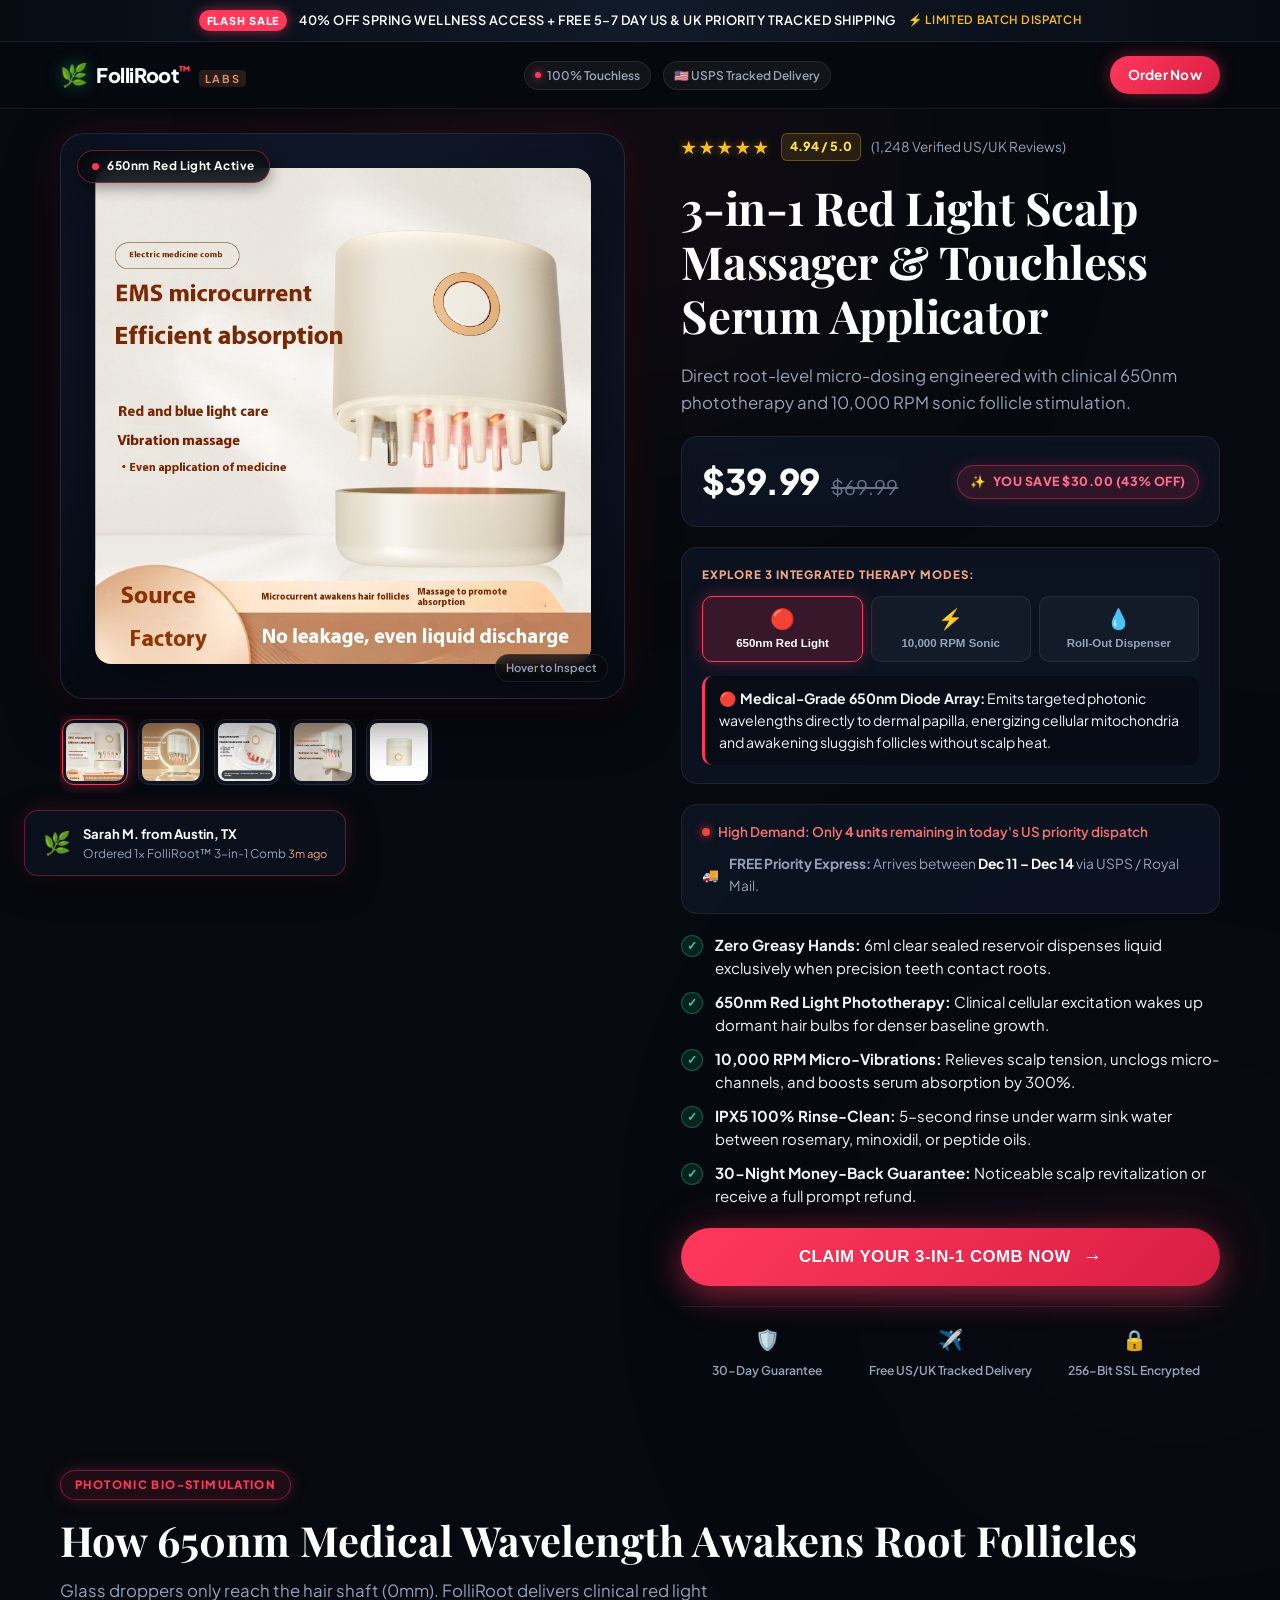
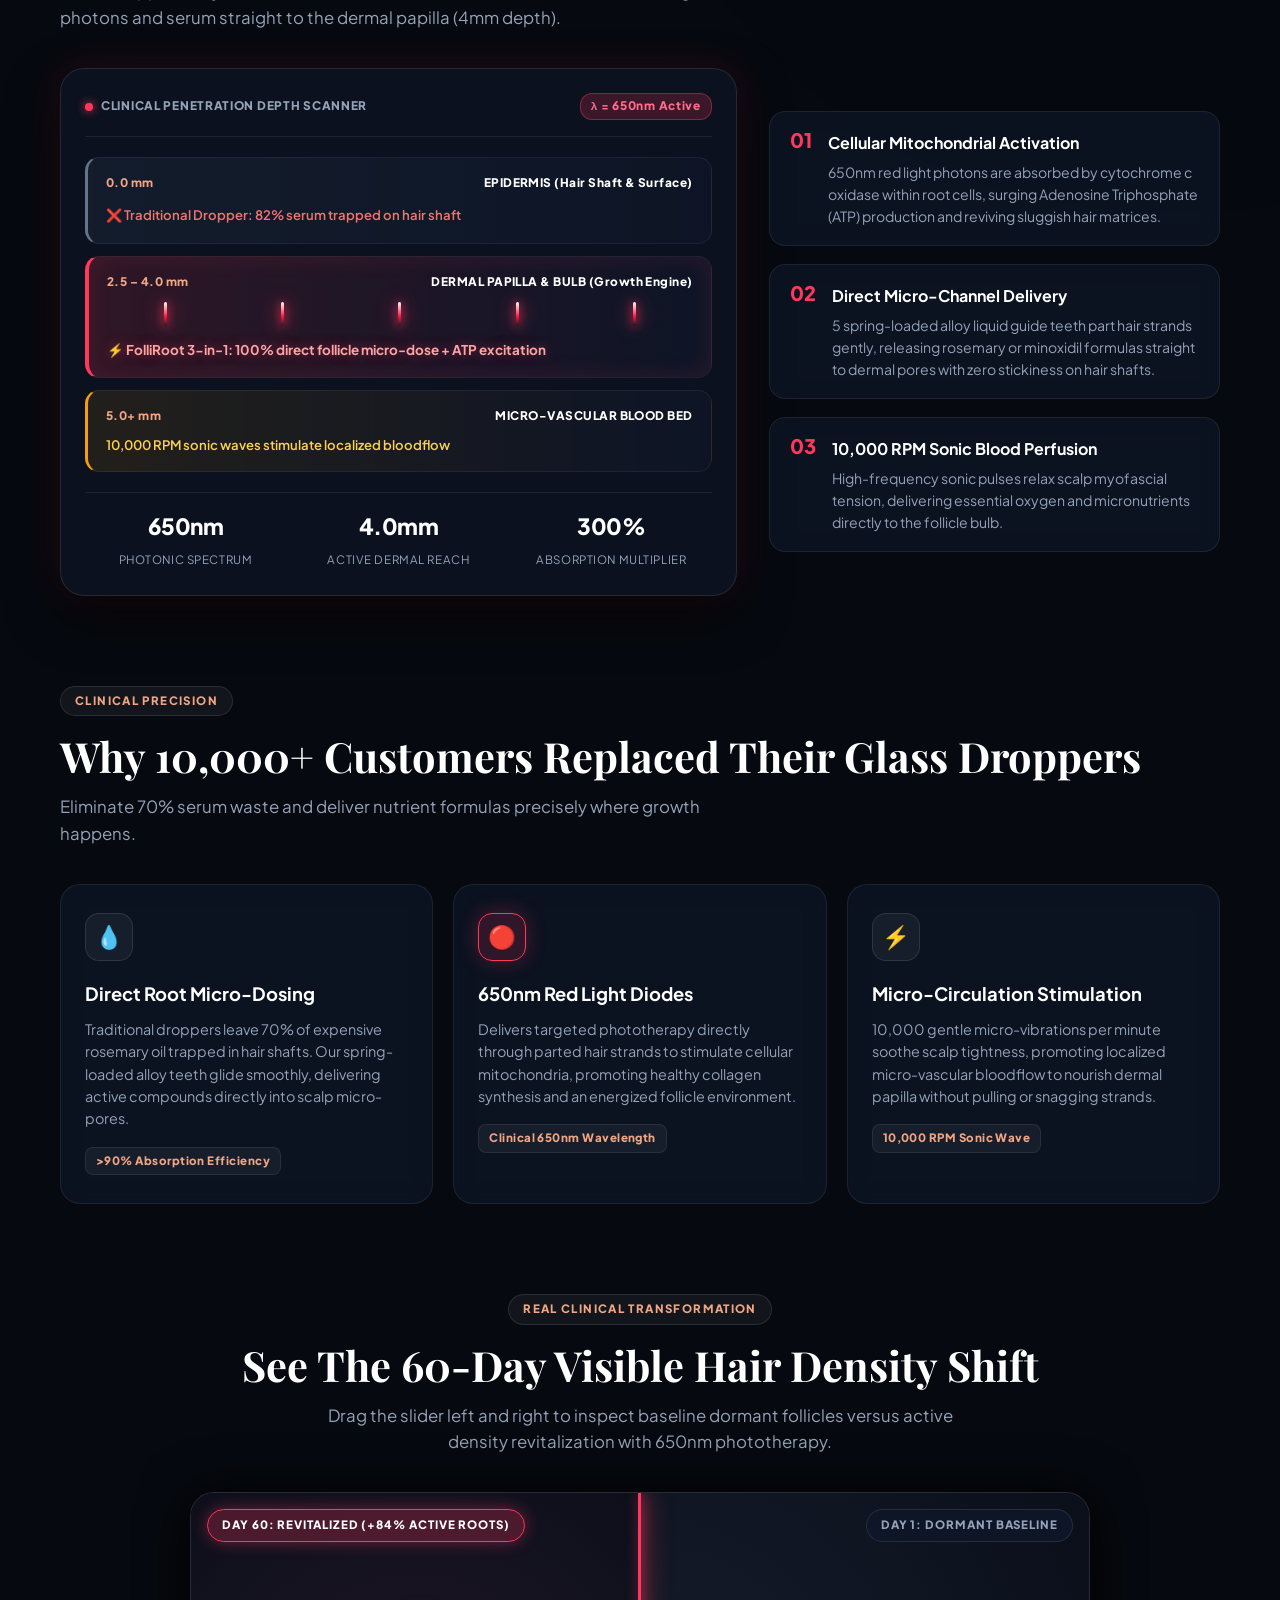
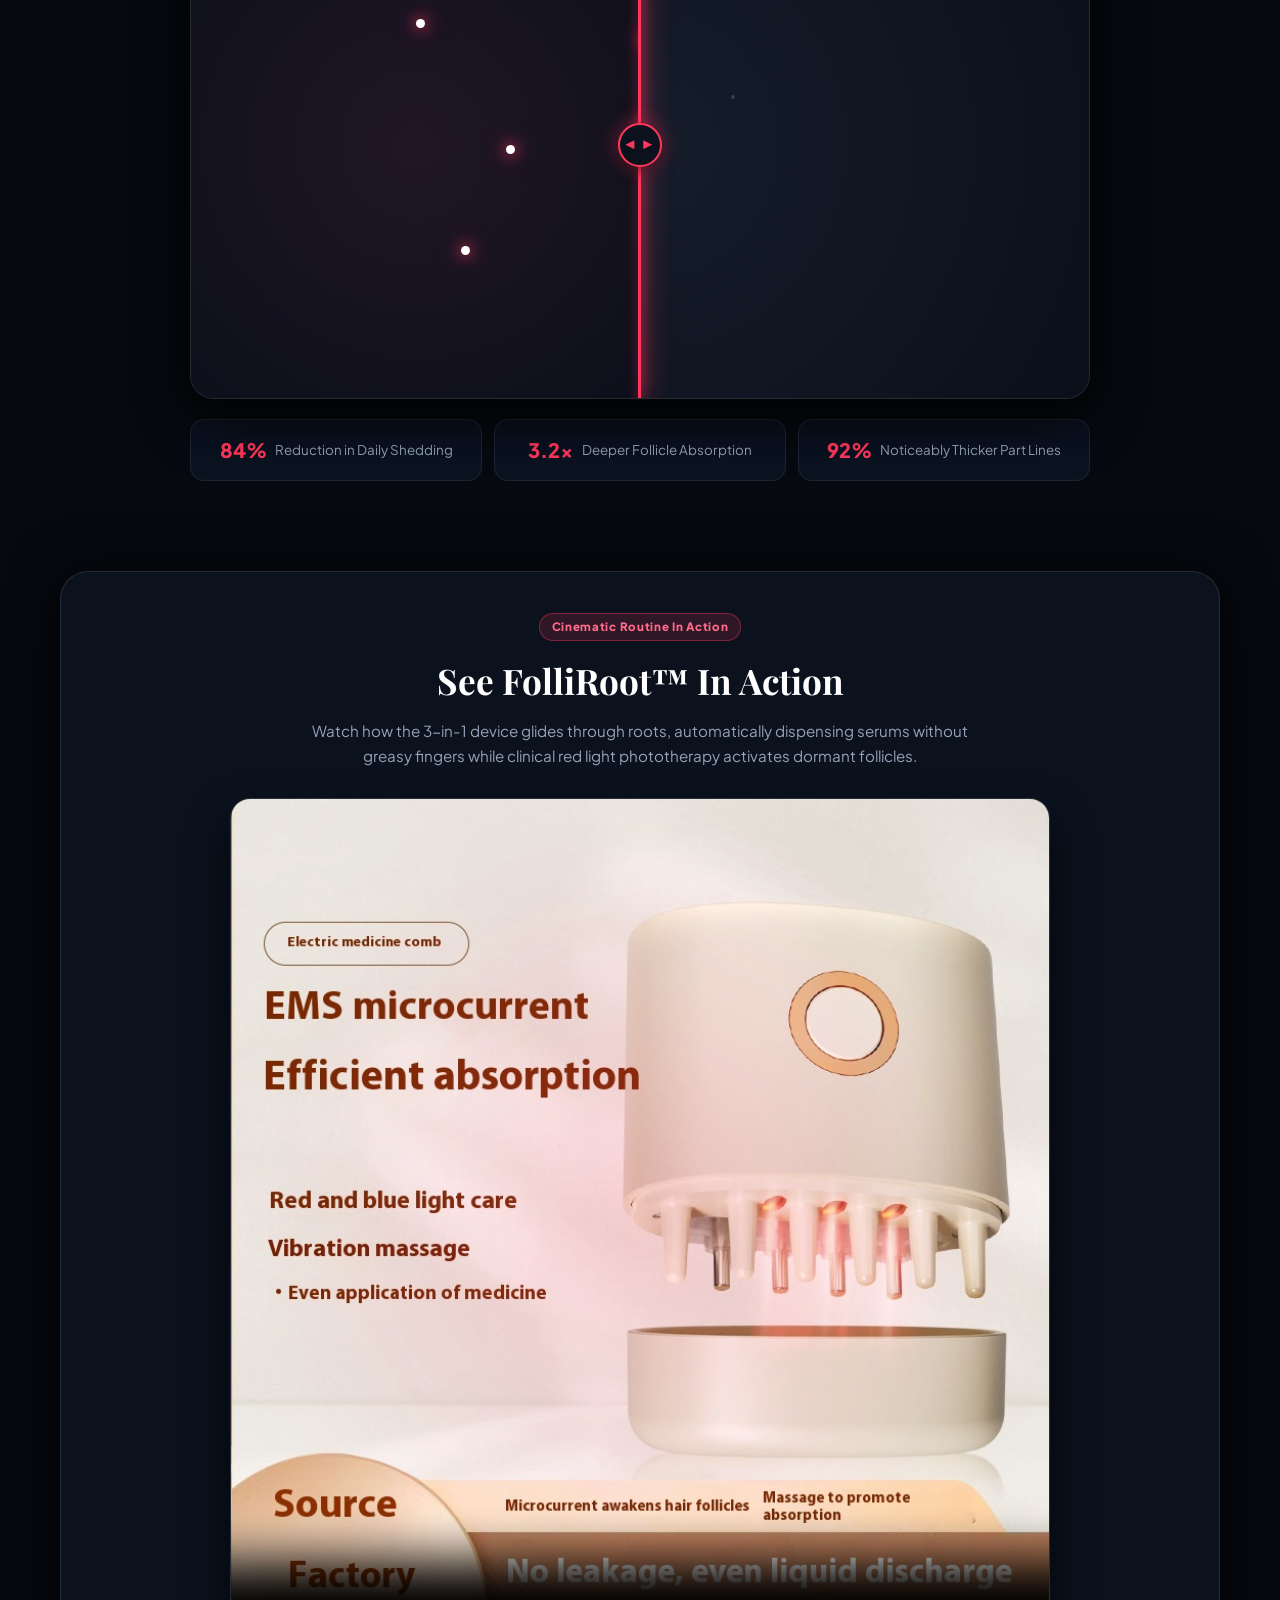
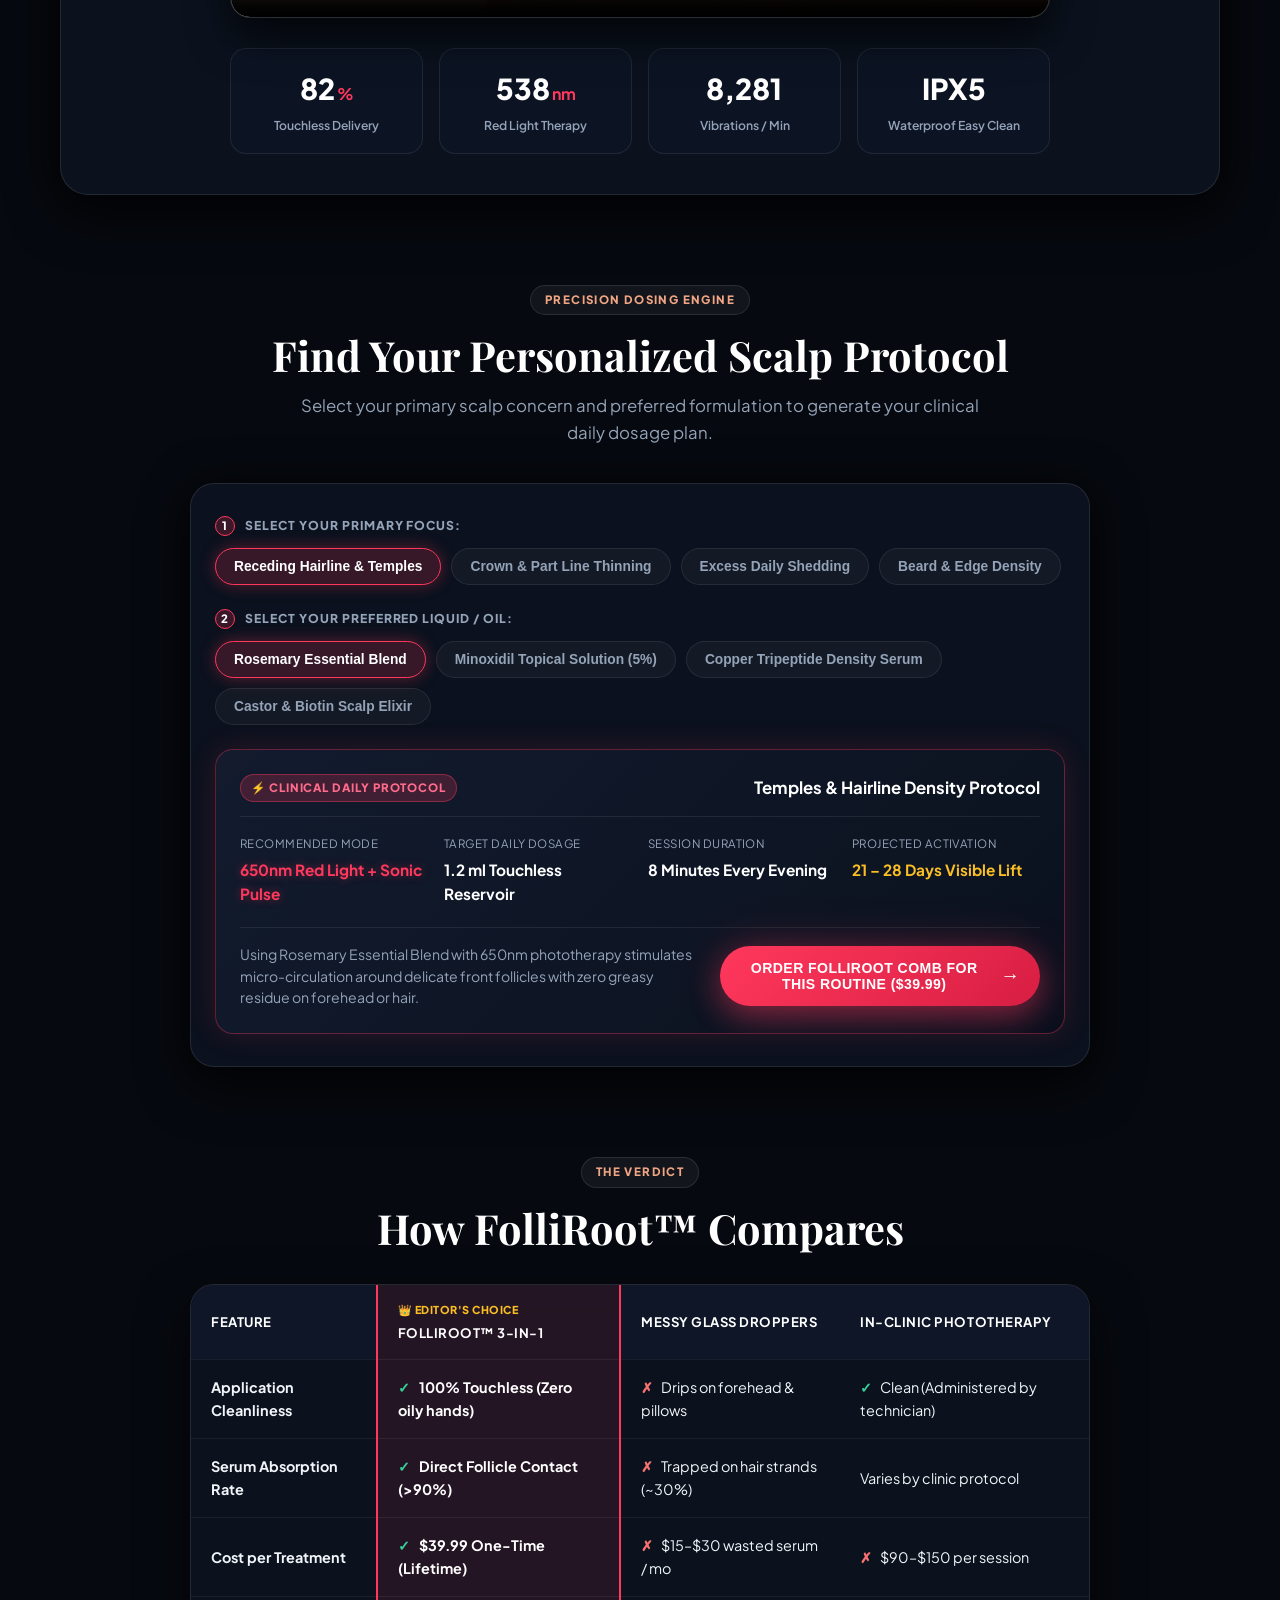
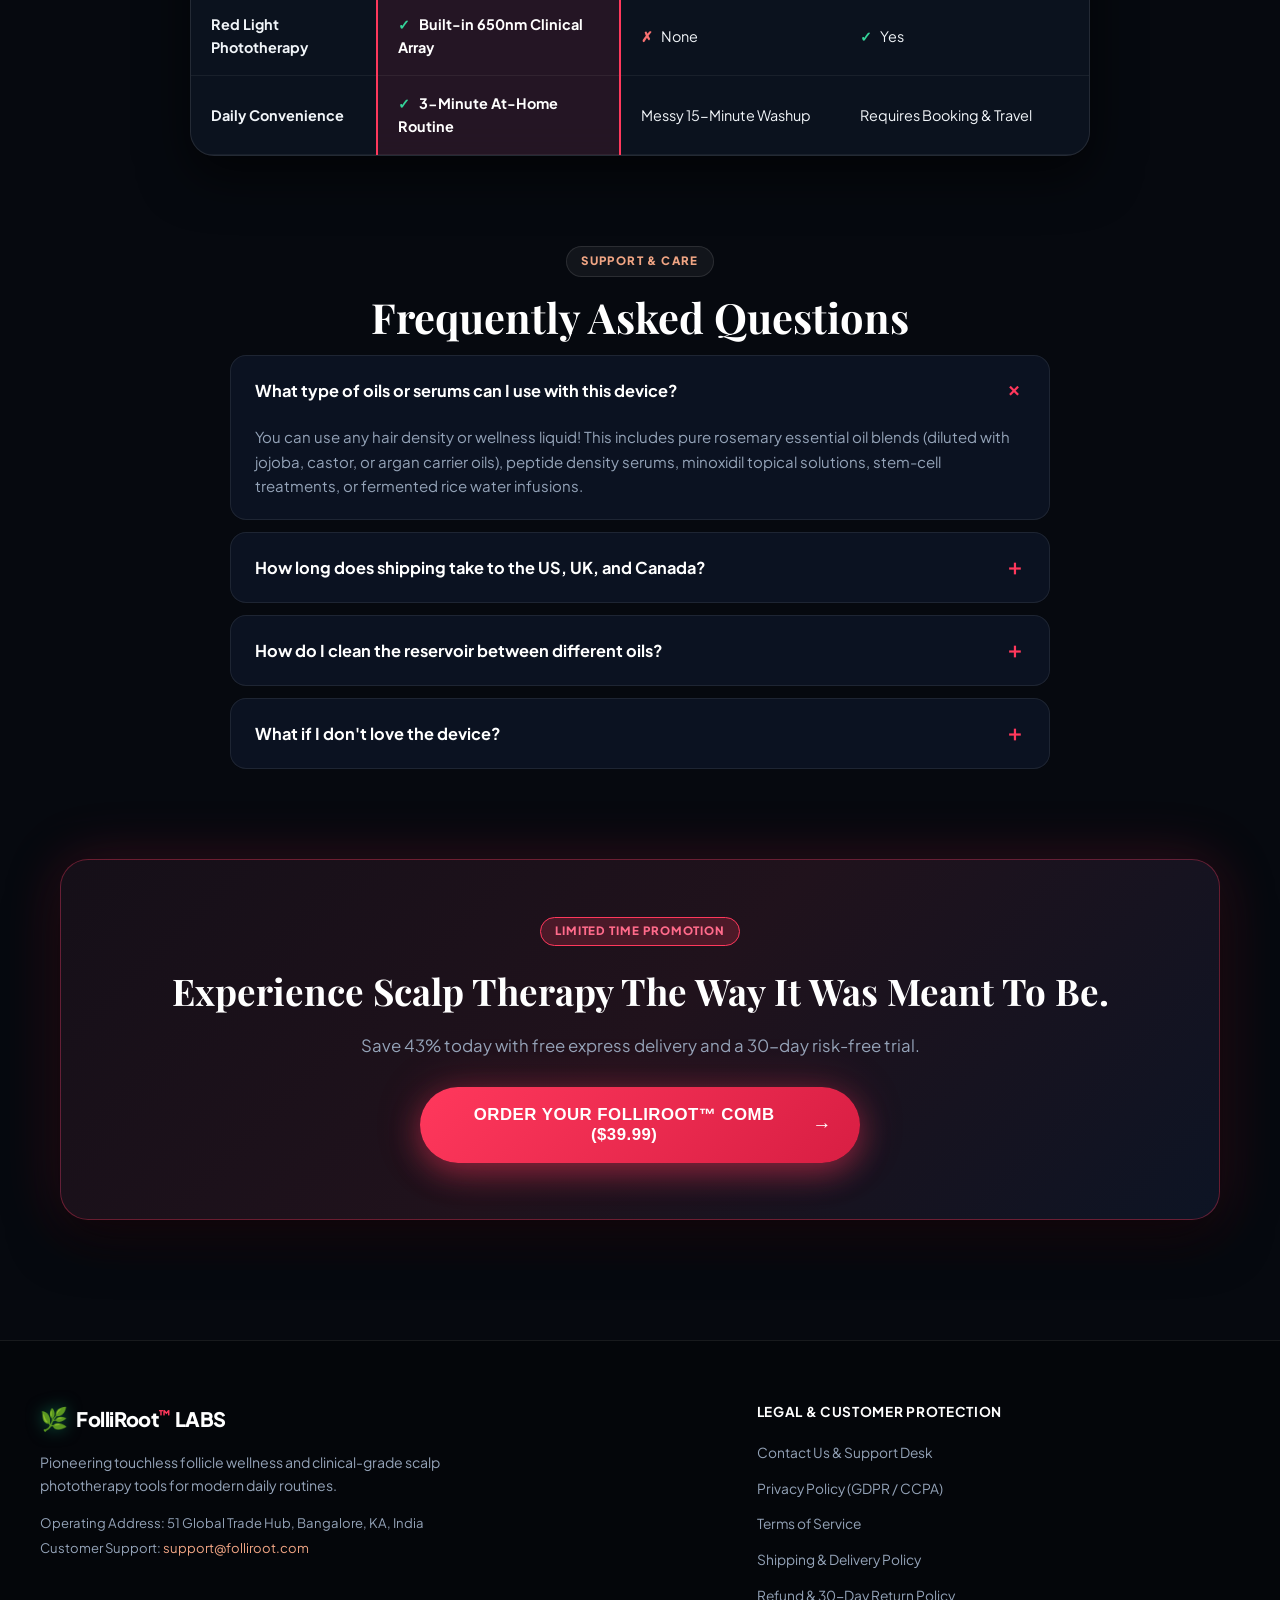
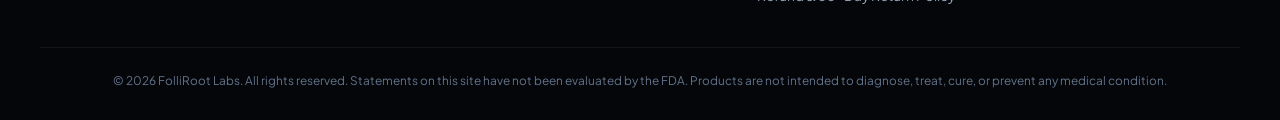
==== commit e7d525dd: "fix(gallery): remove low-quality video subtitle frames and curate 5 clean high-impact product angles" ====
--- a/storefront/index.html
+++ b/storefront/index.html
@@ -78,7 +78,7 @@
           <div class="laser-beam-sweep"></div>
         </div>
 
-        <!-- 7-Angle Thumbnail Switcher -->
+        <!-- 5 High-Impact Curated Angles -->
         <div class="thumbnail-row">
           <button class="thumbnail-item active" data-img="assets/images/product-1.jpg" title="Hero Overview" aria-label="Hero Overview">
             <img src="assets/images/product-1.jpg" alt="Hero Overview">
@@ -92,14 +92,8 @@
           <button class="thumbnail-item" data-img="assets/images/product-4.jpg" title="Roll-Out Dispenser & Teeth" aria-label="Roll-Out Dispenser">
             <img src="assets/images/product-4.jpg" alt="Roll-Out Dispenser">
           </button>
-          <button class="thumbnail-item" data-img="assets/images/product-5.jpg" title="Ergonomic Grip & Reservoir" aria-label="Ergonomic Design">
-            <img src="assets/images/product-5.jpg" alt="Ergonomic Design">
-          </button>
-          <button class="thumbnail-item" data-img="assets/images/product-6.jpg" title="Serum Injection Reservoir" aria-label="Serum Injection Reservoir">
-            <img src="assets/images/product-6.jpg" alt="Serum Injection Reservoir">
-          </button>
-          <button class="thumbnail-item" data-img="assets/images/product-7.jpg" title="Sonic Scalp Application" aria-label="Sonic Scalp Application">
-            <img src="assets/images/product-7.jpg" alt="Sonic Scalp Application">
+          <button class="thumbnail-item" data-img="assets/images/product-5.jpg" title="Ergonomic Minimalist Studio View" aria-label="Minimalist Studio Design">
+            <img src="assets/images/product-5.jpg" alt="Minimalist Studio Design">
           </button>
         </div>
       </div>
--- a/storefront/styles.css
+++ b/storefront/styles.css
@@ -2145,3 +2145,388 @@
   line-height: 1.5;
   text-align: center;
 }
+
+/* =======================================================
+   MOBILE-FIRST PERFECTION & ULTRA-RESPONSIVE SUITE
+   ======================================================= */
+@media (max-width: 768px) {
+  .container {
+    padding: 12px 14px 120px; /* 120px clearance ensures sticky bar never covers content */
+  }
+
+  .navbar {
+    padding: 10px 14px;
+  }
+
+  .logo-text {
+    font-size: 1.15rem;
+  }
+
+  .nav-cta-btn {
+    padding: 6px 14px;
+    font-size: 0.78rem;
+  }
+
+  .section-container {
+    margin: 48px 0;
+  }
+
+  .section-heading {
+    font-size: 1.65rem;
+    line-height: 1.25;
+    margin-bottom: 8px;
+  }
+
+  .section-subheading {
+    font-size: 0.9rem;
+    line-height: 1.5;
+    margin-bottom: 22px;
+  }
+
+  /* Product Hero on Mobile */
+  .product-hero {
+    gap: 22px;
+    margin-bottom: 36px;
+  }
+
+  .main-image-wrap {
+    max-height: 330px;
+    aspect-ratio: 1 / 1;
+    border-radius: 18px;
+    margin: 0 auto;
+  }
+
+  .red-light-aura {
+    width: 220px;
+    height: 220px;
+  }
+
+  .red-light-ripple {
+    width: 260px;
+    height: 260px;
+  }
+
+  .main-product-img {
+    width: 82%;
+    height: 82%;
+  }
+
+  .product-hero-badge {
+    top: 10px;
+    left: 10px;
+    padding: 4px 10px;
+    font-size: 0.68rem;
+  }
+
+  .magnify-hint {
+    display: none !important;
+  }
+
+  .thumbnail-row {
+    gap: 8px;
+    padding: 4px 2px;
+  }
+
+  .thumbnail-item {
+    width: 52px;
+    height: 52px;
+    border-radius: 10px;
+  }
+
+  .product-title {
+    font-size: 1.75rem;
+    line-height: 1.22;
+  }
+
+  .product-subtitle {
+    font-size: 0.92rem;
+    line-height: 1.55;
+  }
+
+  .pricing-card {
+    padding: 12px 14px;
+    flex-wrap: wrap;
+    gap: 8px;
+  }
+
+  .current-price {
+    font-size: 1.85rem;
+  }
+
+  .original-price {
+    font-size: 1.1rem;
+  }
+
+  .pricing-pill {
+    font-size: 0.72rem;
+    padding: 4px 8px;
+  }
+
+  .mode-selector-block {
+    padding: 14px 12px;
+  }
+
+  .mode-pill-row {
+    gap: 6px;
+  }
+
+  .mode-btn {
+    padding: 8px 4px;
+    gap: 4px;
+  }
+
+  .mode-btn .mode-icon {
+    font-size: 1.1rem;
+  }
+
+  .mode-btn .mode-text {
+    font-size: 0.64rem;
+  }
+
+  .mode-description-box {
+    font-size: 0.8rem;
+    padding: 10px 12px;
+  }
+
+  .delivery-estimate-card {
+    padding: 12px 14px;
+    font-size: 0.82rem;
+  }
+
+  .stock-indicator {
+    font-size: 0.8rem;
+  }
+
+  .delivery-date-row {
+    font-size: 0.8rem;
+  }
+
+  .feature-checklist li {
+    font-size: 0.86rem;
+    gap: 10px;
+  }
+
+  .cta-button {
+    padding: 16px 20px;
+    font-size: 0.95rem;
+    border-radius: 30px;
+  }
+
+  /* Laser Depth Penetration on Mobile */
+  .anatomy-visual-card {
+    padding: 16px 14px;
+    border-radius: 18px;
+  }
+
+  .anatomy-diagram-header {
+    font-size: 0.68rem;
+    margin-bottom: 14px;
+    flex-direction: column;
+    align-items: flex-start;
+    gap: 8px;
+  }
+
+  .layer-info {
+    flex-direction: column;
+    gap: 2px;
+    align-items: flex-start;
+    margin-bottom: 6px;
+  }
+
+  .depth-marker {
+    font-size: 0.7rem;
+  }
+
+  .layer-title {
+    font-size: 0.74rem;
+  }
+
+  .fail-tag, .success-tag, .circulation-flow-marker {
+    font-size: 0.78rem;
+    line-height: 1.4;
+  }
+
+  .skin-layer {
+    padding: 12px 12px;
+  }
+
+  .depth-legend-bar {
+    margin-top: 14px;
+    padding-top: 12px;
+    gap: 8px;
+  }
+
+  .legend-val {
+    font-size: 1.15rem;
+  }
+
+  .legend-lbl {
+    font-size: 0.64rem;
+  }
+
+  .spec-block {
+    padding: 14px 14px;
+    border-radius: 14px;
+    gap: 12px;
+  }
+
+  .spec-num {
+    font-size: 1.1rem;
+  }
+
+  .spec-details h4 {
+    font-size: 0.92rem;
+  }
+
+  .spec-details p {
+    font-size: 0.82rem;
+  }
+
+  /* Before / After Slider on Mobile */
+  .ba-slider-container {
+    min-height: 240px;
+    aspect-ratio: 4 / 3;
+    border-radius: 18px;
+  }
+
+  .ba-badge {
+    font-size: 0.64rem;
+    padding: 4px 8px;
+    border-radius: 12px;
+    max-width: 130px;
+    line-height: 1.25;
+    top: 10px;
+  }
+
+  .before-badge {
+    right: 10px;
+  }
+
+  .after-badge {
+    left: 10px;
+  }
+
+  .handle-circle {
+    width: 36px;
+    height: 36px;
+    font-size: 0.7rem;
+  }
+
+  .ba-metric-pill {
+    padding: 10px 12px;
+    font-size: 0.78rem;
+  }
+
+  .ba-metric-pill .metric-num {
+    font-size: 1.1rem;
+  }
+
+  /* Personalized Protocol Calculator on Mobile */
+  .protocol-calculator-box {
+    padding: 20px 14px;
+    border-radius: 18px;
+  }
+
+  .step-label {
+    font-size: 0.72rem;
+    margin-bottom: 8px;
+  }
+
+  .chip {
+    padding: 7px 12px;
+    font-size: 0.76rem;
+    border-radius: 20px;
+  }
+
+  .protocol-output-card {
+    padding: 16px 14px;
+    border-radius: 14px;
+  }
+
+  .output-header {
+    gap: 6px;
+    margin-bottom: 12px;
+    padding-bottom: 10px;
+    flex-direction: column;
+    align-items: flex-start;
+  }
+
+  .output-target {
+    font-size: 0.92rem;
+  }
+
+  .output-grid {
+    grid-template-columns: 1fr;
+    gap: 10px;
+    margin-bottom: 14px;
+  }
+
+  .output-stat {
+    background: rgba(255, 255, 255, 0.03);
+    padding: 8px 12px;
+    border-radius: 10px;
+    border: 1px solid rgba(255, 255, 255, 0.05);
+  }
+
+  .output-cta-row {
+    flex-direction: column;
+    gap: 12px;
+    margin-top: 4px;
+  }
+
+  #output-summary-text {
+    font-size: 0.82rem;
+    line-height: 1.45;
+  }
+
+  .protocol-cta-btn {
+    max-width: 100%;
+    width: 100%;
+    padding: 14px 16px;
+    font-size: 0.86rem;
+  }
+
+  /* Video & Comparison Table on Mobile */
+  .video-container {
+    padding: 24px 14px;
+    border-radius: 20px;
+  }
+
+  .video-title {
+    font-size: 1.65rem;
+  }
+
+  .video-stat {
+    padding: 12px 8px;
+  }
+
+  .video-stat-num {
+    font-size: 1.4rem;
+  }
+
+  .table-card-wrapper {
+    overflow-x: auto;
+    border-radius: 16px;
+  }
+
+  .comp-table th, .comp-table td {
+    padding: 10px 12px;
+    font-size: 0.78rem;
+    white-space: nowrap;
+  }
+
+  /* Bottom CTA Banner on Mobile */
+  .bottom-cta-banner {
+    padding: 36px 18px;
+    border-radius: 20px;
+    margin: 48px 0 20px;
+  }
+
+  .bottom-cta-banner h2 {
+    font-size: 1.65rem;
+  }
+
+  .bottom-cta-banner p {
+    font-size: 0.92rem;
+  }
+}
